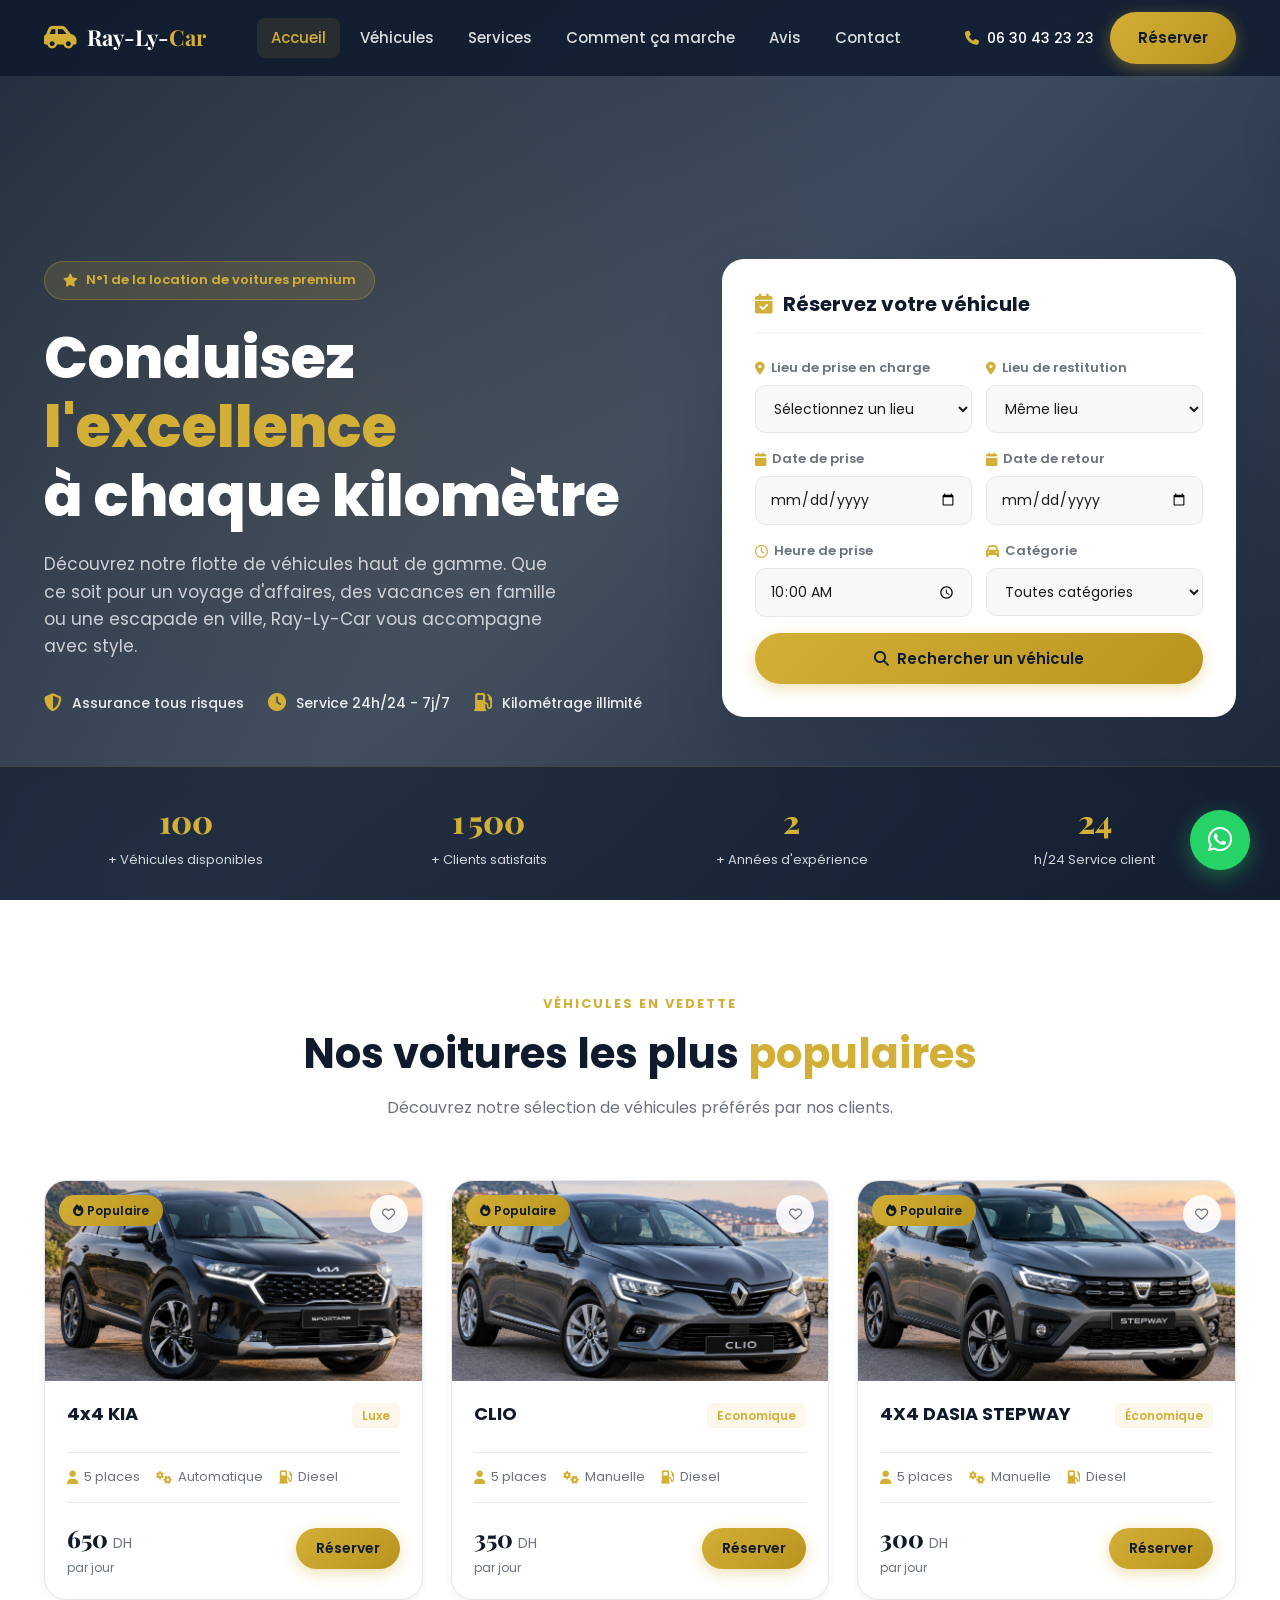
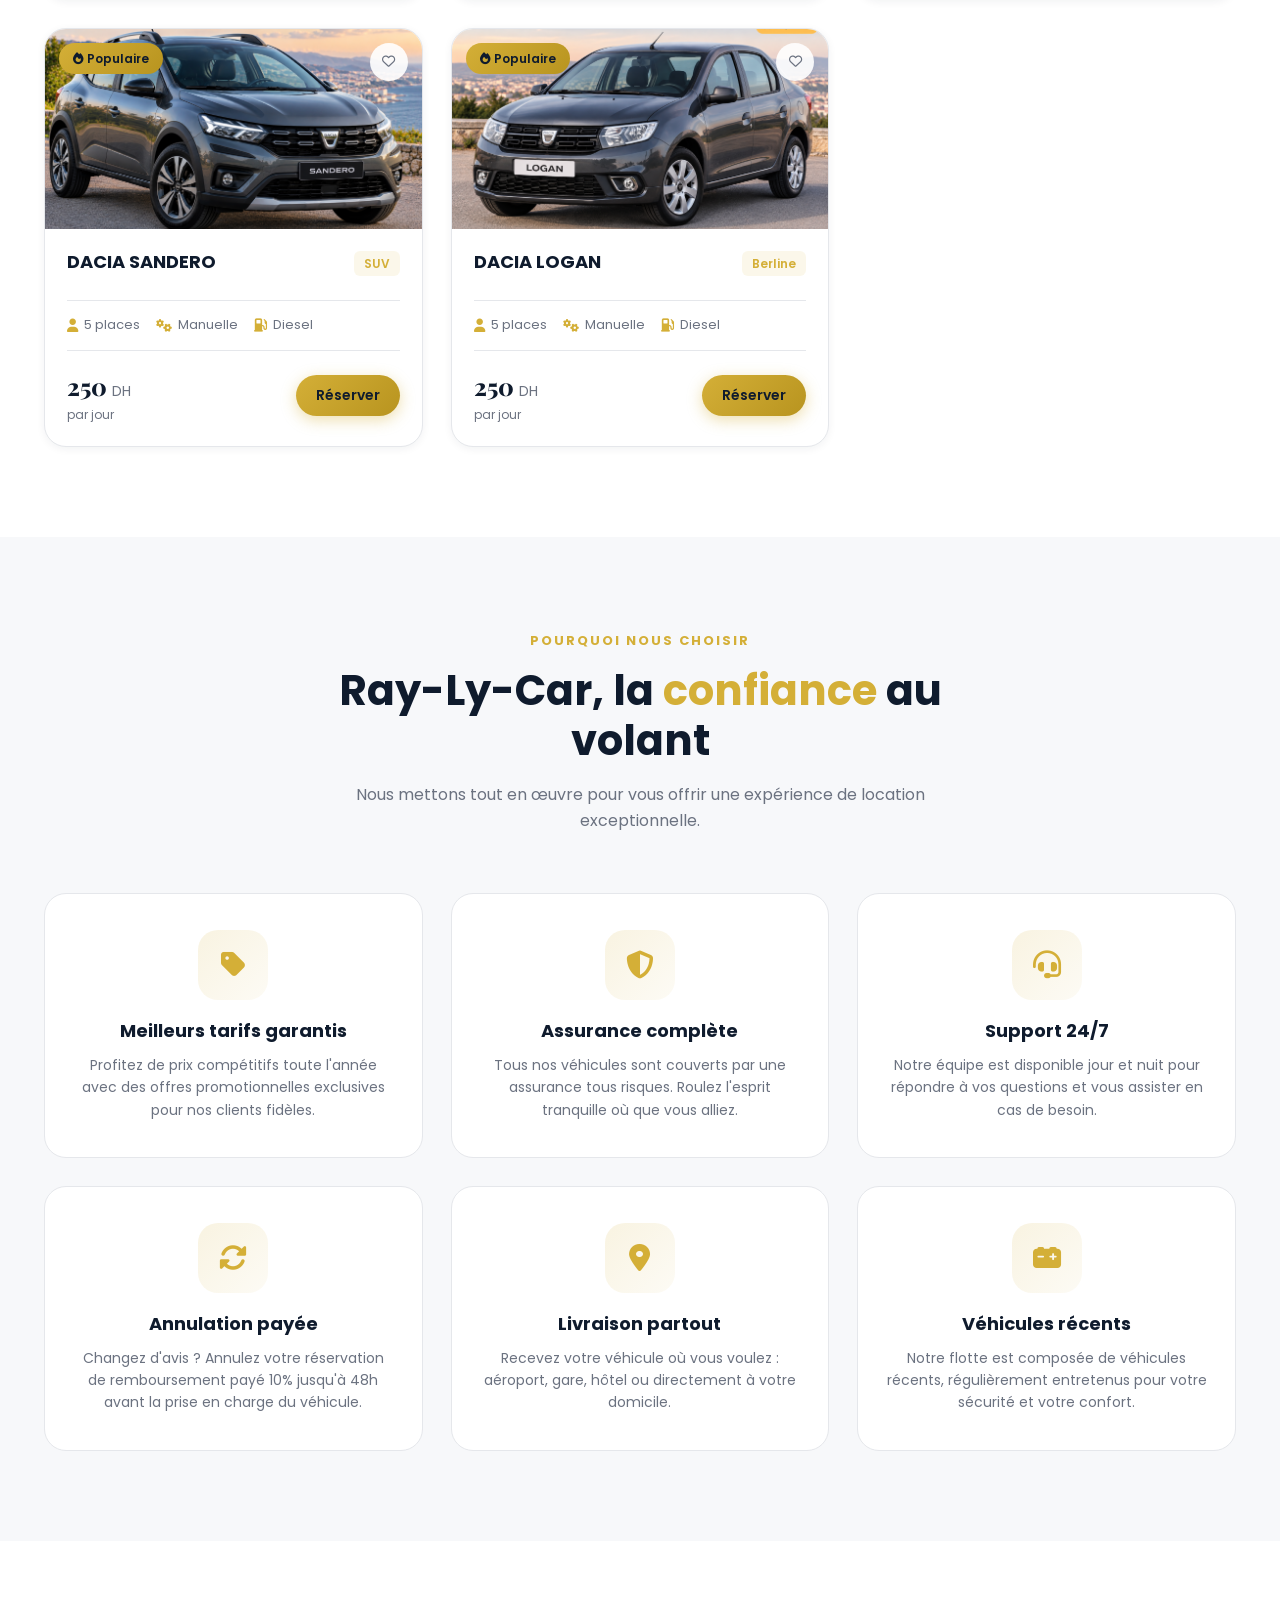
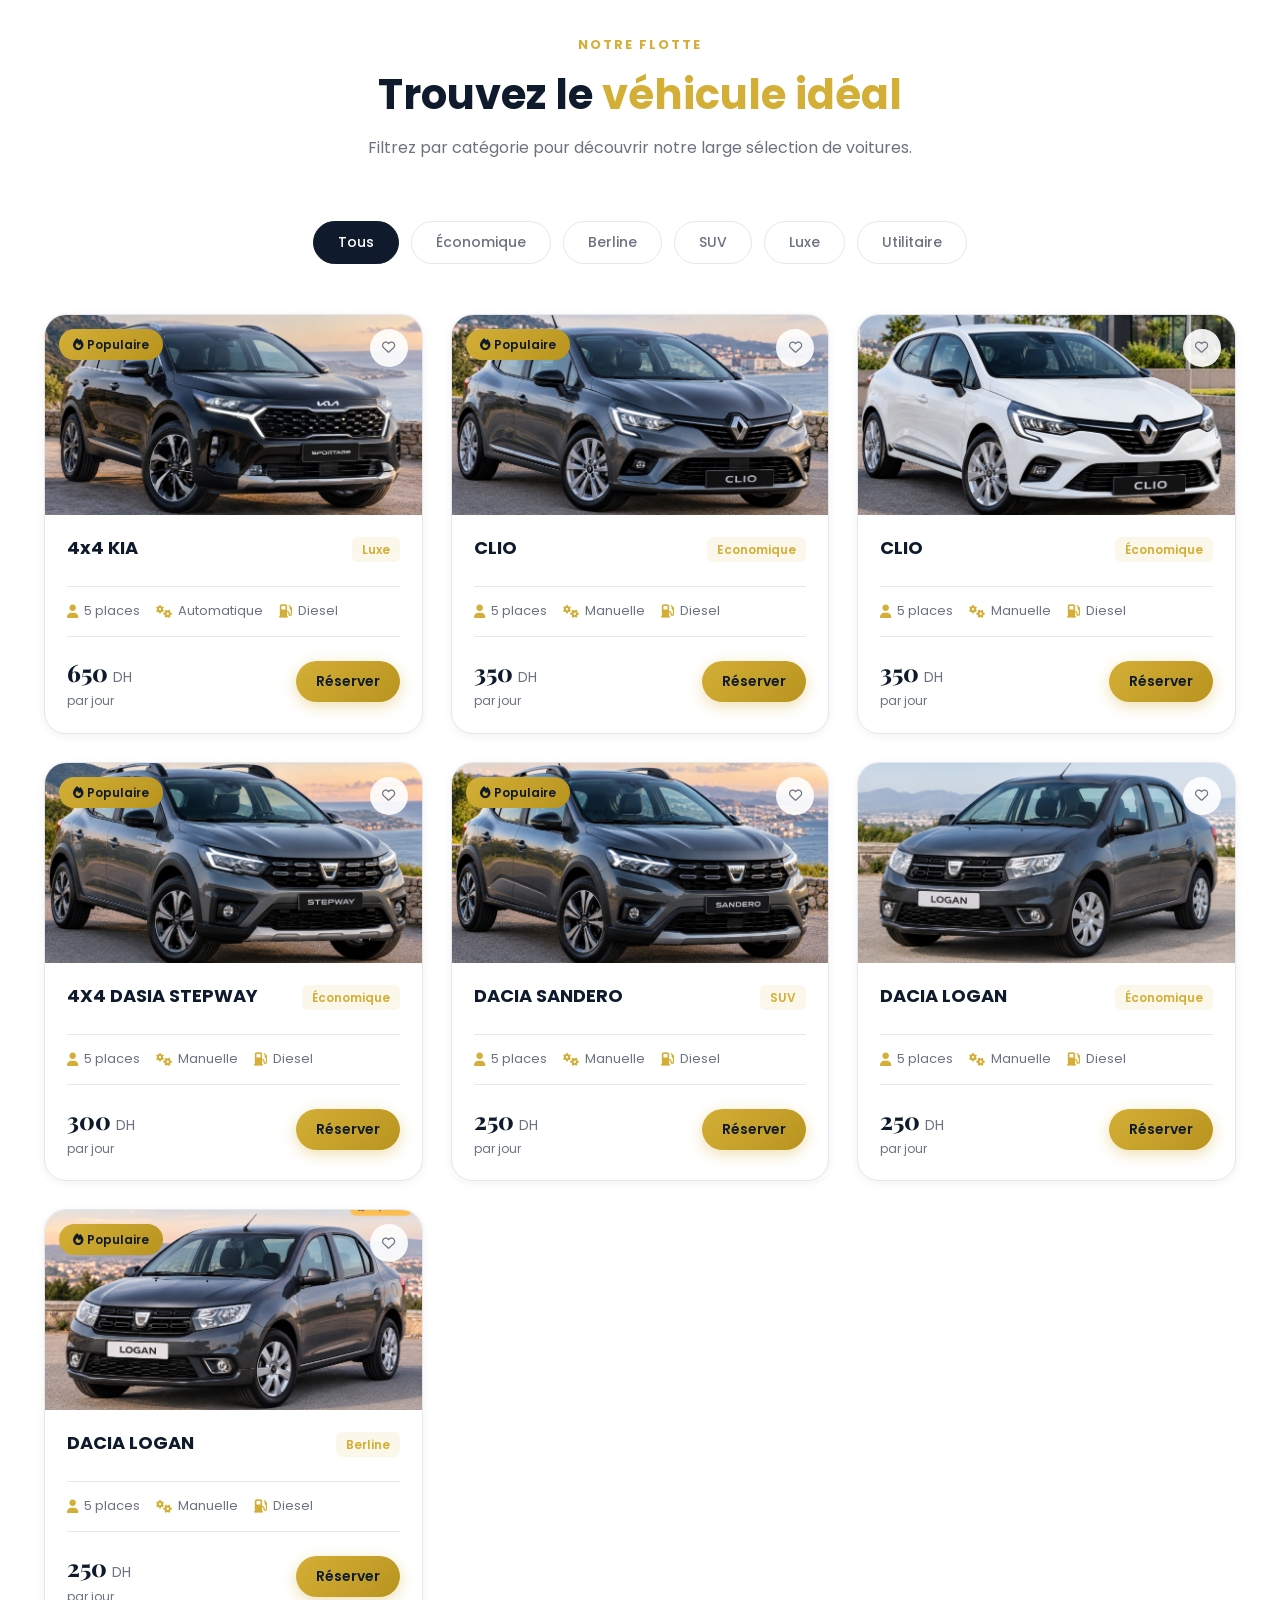
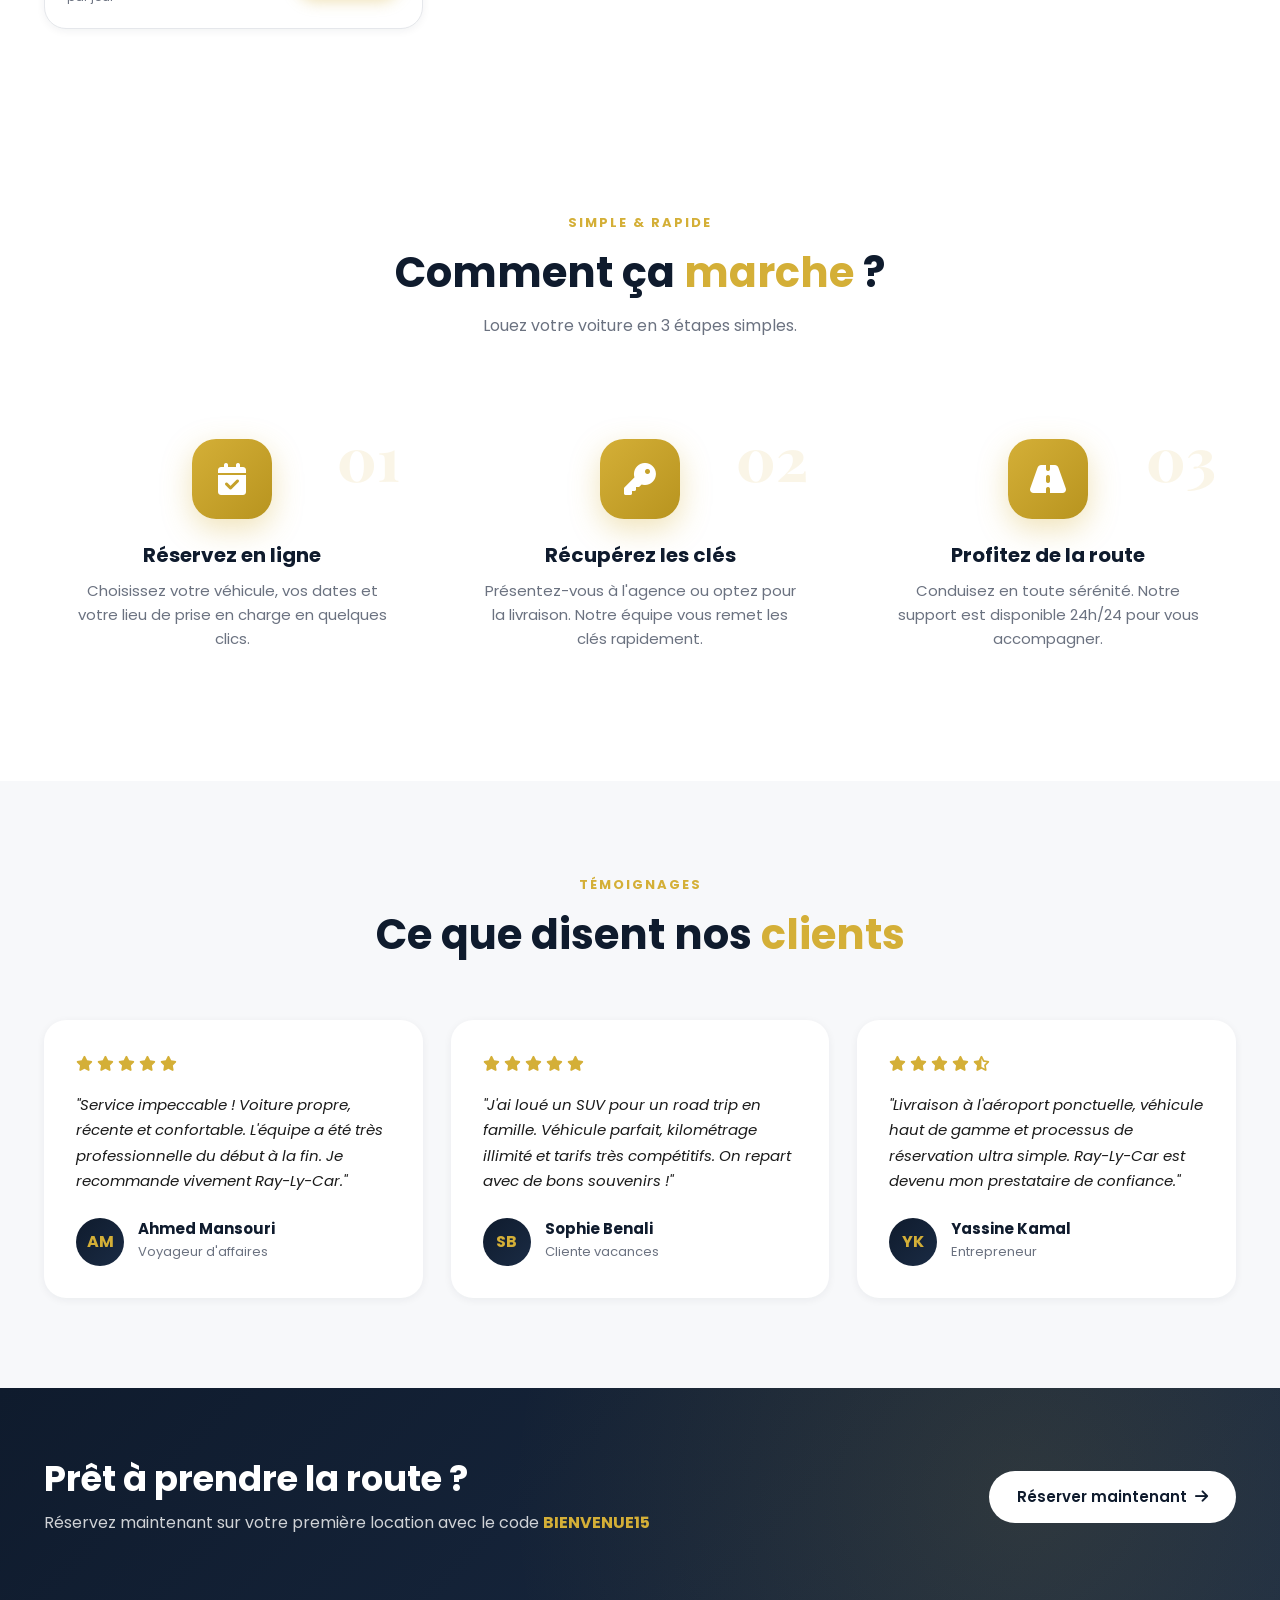
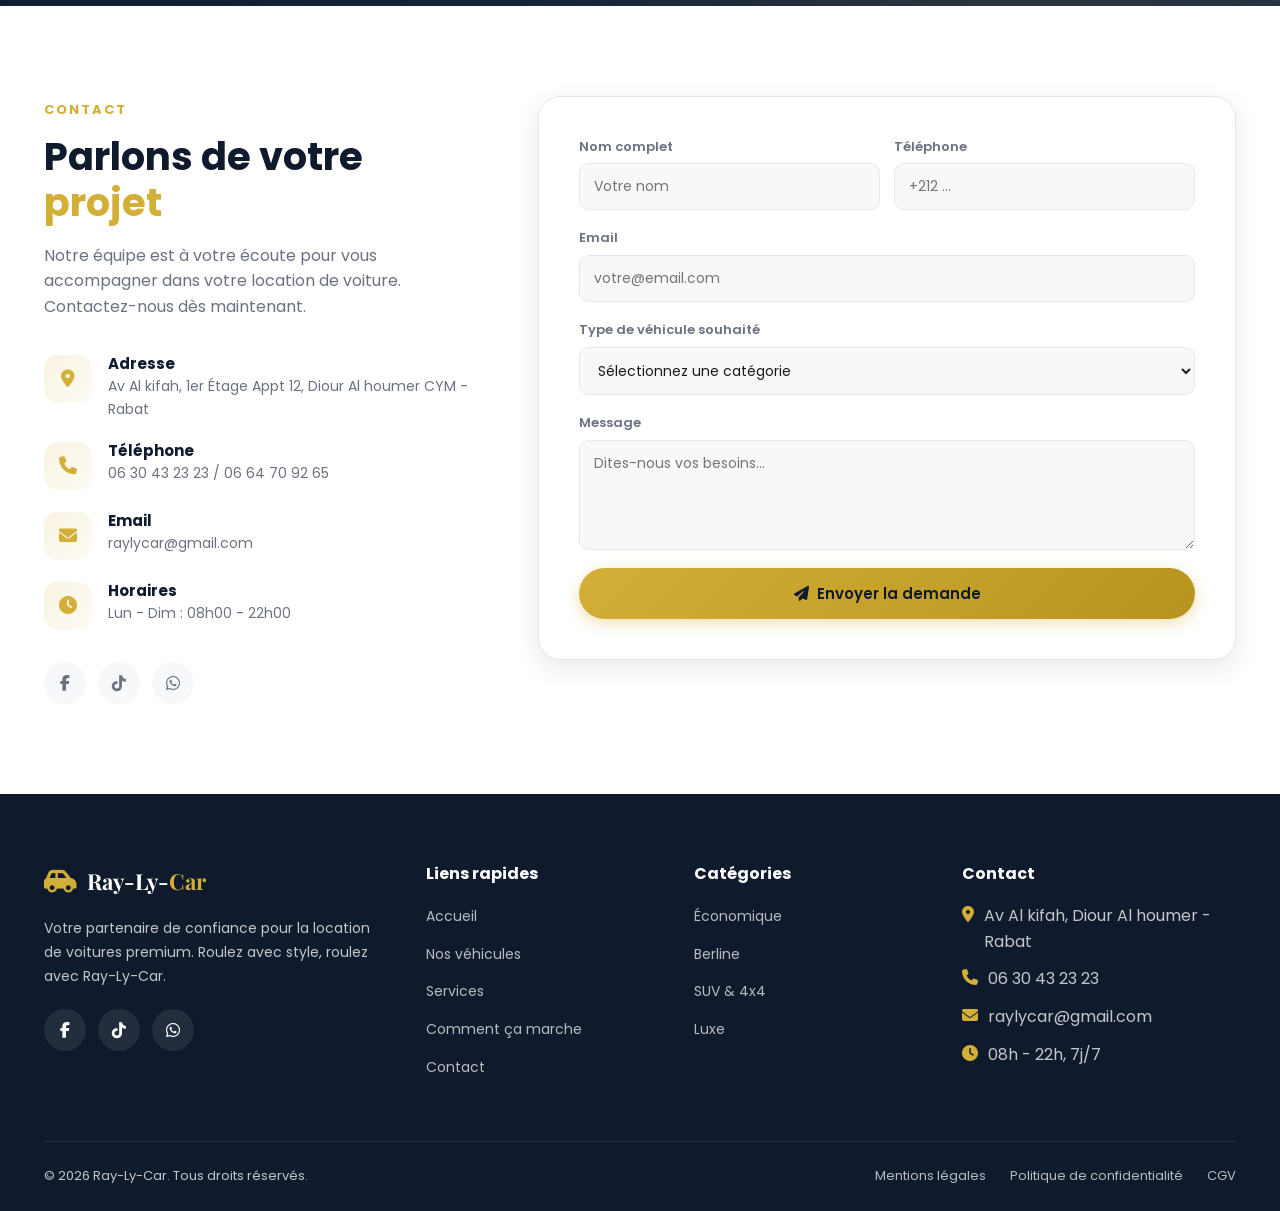
==== index.html @ d8b9ea16 "Site de location de voitures Ray-Ly-Car" ====
<!DOCTYPE html>
<html lang="fr">
<head>
    <meta charset="UTF-8">
    <meta name="viewport" content="width=device-width, initial-scale=1.0">
    <title>Ray-Ly-Car | Location de Voitures Premium</title>
    <meta name="description" content="Ray-Ly-Car - Louez la voiture de vos rêves. Flotte premium, tarifs compétitifs, service 24/7. Réservez en ligne dès maintenant.">
    <link rel="preconnect" href="https://fonts.googleapis.com">
    <link rel="preconnect" href="https://fonts.gstatic.com" crossorigin>
    <link href="https://fonts.googleapis.com/css2?family=Poppins:wght@300;400;500;600;700;800&family=Playfair+Display:wght@600;700;800&display=swap" rel="stylesheet">
    <link rel="stylesheet" href="https://cdnjs.cloudflare.com/ajax/libs/font-awesome/6.5.1/css/all.min.css">
    <link rel="stylesheet" href="css/style.css">
</head>
<body>

    <!-- ============ NAVIGATION ============ -->
    <header class="navbar" id="navbar">
        <div class="container nav-container">
            <a href="#home" class="logo">
                <i class="fa-solid fa-car-side"></i>
                <span>Ray-Ly-<strong>Car</strong></span>
            </a>
            <nav class="nav-menu" id="navMenu">
                <a href="#home" class="nav-link active">Accueil</a>
                <a href="#fleet" class="nav-link">Véhicules</a>
                <a href="#services" class="nav-link">Services</a>
                <a href="#process" class="nav-link">Comment ça marche</a>
                <a href="#testimonials" class="nav-link">Avis</a>
                <a href="#contact" class="nav-link">Contact</a>
            </nav>
            <div class="nav-actions">
                <a href="tel:+212630432323" class="nav-phone">
                    <i class="fa-solid fa-phone"></i>
                    <span>06 30 43 23 23</span>
                </a>
                <a href="#booking" class="btn btn-primary">Réserver</a>
                <button class="menu-toggle" id="menuToggle" aria-label="Menu">
                    <i class="fa-solid fa-bars"></i>
                </button>
            </div>
        </div>
    </header>

    <!-- ============ HERO ============ -->
    <section class="hero" id="home">
        <div class="hero-overlay"></div>
        <div class="hero-bg"></div>
        <div class="container hero-content">
            <div class="hero-text">
                <span class="hero-badge">
                    <i class="fa-solid fa-star"></i> N°1 de la location de voitures premium
                </span>
                <h1>Conduisez <span class="highlight">l'excellence</span><br>à chaque kilomètre</h1>
                <p class="hero-subtitle">
                    Découvrez notre flotte de véhicules haut de gamme. Que ce soit pour un voyage d'affaires, 
                    des vacances en famille ou une escapade en ville, Ray-Ly-Car vous accompagne avec style.
                </p>
                <div class="hero-features">
                    <div class="hero-feature">
                        <i class="fa-solid fa-shield-halved"></i>
                        <span>Assurance tous risques</span>
                    </div>
                    <div class="hero-feature">
                        <i class="fa-solid fa-clock"></i>
                        <span>Service 24h/24 - 7j/7</span>
                    </div>
                    <div class="hero-feature">
                        <i class="fa-solid fa-gas-pump"></i>
                        <span>Kilométrage illimité</span>
                    </div>
                </div>
            </div>

            <!-- Booking Widget -->
            <div class="booking-widget" id="booking">
                <h3><i class="fa-solid fa-calendar-check"></i> Réservez votre véhicule</h3>
                <form class="booking-form" id="bookingForm">
                    <div class="form-row">
                        <div class="form-group">
                            <label><i class="fa-solid fa-location-dot"></i> Lieu de prise en charge</label>
                            <select required>
                                <option value="">Sélectionnez un lieu</option>
                                <option>Agence Centre-ville</option>
                                <option>Aéroport International</option>
                                <option>Gare Centrale</option>
                                <option>Livraison à domicile</option>
                            </select>
                        </div>
                        <div class="form-group">
                            <label><i class="fa-solid fa-location-dot"></i> Lieu de restitution</label>
                            <select required>
                                <option value="">Même lieu</option>
                                <option>Agence Centre-ville</option>
                                <option>Aéroport International</option>
                                <option>Gare Centrale</option>
                            </select>
                        </div>
                    </div>
                    <div class="form-row">
                        <div class="form-group">
                            <label><i class="fa-solid fa-calendar"></i> Date de prise</label>
                            <input type="date" required id="pickupDate">
                        </div>
                        <div class="form-group">
                            <label><i class="fa-solid fa-calendar"></i> Date de retour</label>
                            <input type="date" required id="returnDate">
                        </div>
                    </div>
                    <div class="form-row">
                        <div class="form-group">
                            <label><i class="fa-regular fa-clock"></i> Heure de prise</label>
                            <input type="time" required value="10:00">
                        </div>
                        <div class="form-group">
                            <label><i class="fa-solid fa-car"></i> Catégorie</label>
                            <select>
                                <option value="">Toutes catégories</option>
                                <option>Économique</option>
                                <option>Berline</option>
                                <option>SUV</option>
                                <option>Luxe</option>
                                <option>Utilitaire</option>
                            </select>
                        </div>
                    </div>
                    <button type="submit" class="btn btn-primary btn-full">
                        <i class="fa-solid fa-magnifying-glass"></i> Rechercher un véhicule
                    </button>
                </form>
            </div>
        </div>

        <!-- Stats Bar -->
        <div class="hero-stats">
            <div class="container stats-grid">
                <div class="stat">
                    <span class="stat-number" data-target="100">0</span>
                    <span class="stat-label">+ Véhicules disponibles</span>
                </div>
                <div class="stat">
                    <span class="stat-number" data-target="1500">0</span>
                    <span class="stat-label">+ Clients satisfaits</span>
                </div>
                <div class="stat">
                    <span class="stat-number" data-target="2">0</span>
                    <span class="stat-label">+ Années d'expérience</span>
                </div>
                <div class="stat">
                    <span class="stat-number" data-target="24">0</span>
                    <span class="stat-label">h/24 Service client</span>
                </div>
            </div>
        </div>
    </section>

    <!-- ============ POPULAR CARS ============ -->
    <section class="section popular-cars" id="popular">
        <div class="container">
            <div class="section-header">
                <span class="section-tag">Véhicules en vedette</span>
                <h2>Nos voitures les plus <span class="highlight">populaires</span></h2>
                <p class="section-desc">Découvrez notre sélection de véhicules préférés par nos clients.</p>
            </div>

            <div class="cars-grid" id="popularGrid">
                <!-- Cards injected by JS -->
            </div>
        </div>
    </section>

    <!-- ============ SERVICES / WHY CHOOSE US ============ -->
    <section class="section services" id="services">
        <div class="container">
            <div class="section-header">
                <span class="section-tag">Pourquoi nous choisir</span>
                <h2>Ray-Ly-Car, la <span class="highlight">confiance</span> au volant</h2>
                <p class="section-desc">Nous mettons tout en œuvre pour vous offrir une expérience de location exceptionnelle.</p>
            </div>

            <div class="services-grid">
                <div class="service-card">
                    <div class="service-icon"><i class="fa-solid fa-tag"></i></div>
                    <h3>Meilleurs tarifs garantis</h3>
                    <p>Profitez de prix compétitifs toute l'année avec des offres promotionnelles exclusives pour nos clients fidèles.</p>
                </div>
                <div class="service-card">
                    <div class="service-icon"><i class="fa-solid fa-shield-halved"></i></div>
                    <h3>Assurance complète</h3>
                    <p>Tous nos véhicules sont couverts par une assurance tous risques. Roulez l'esprit tranquille où que vous alliez.</p>
                </div>
                <div class="service-card">
                    <div class="service-icon"><i class="fa-solid fa-headset"></i></div>
                    <h3>Support 24/7</h3>
                    <p>Notre équipe est disponible jour et nuit pour répondre à vos questions et vous assister en cas de besoin.</p>
                </div>
                <div class="service-card">
                    <div class="service-icon"><i class="fa-solid fa-rotate"></i></div>
                    <h3>Annulation payée</h3>
                    <p>Changez d'avis ? Annulez votre réservation de remboursement payé   10% jusqu'à 48h avant la prise en charge du véhicule.</p>
                </div>
                <div class="service-card">
                    <div class="service-icon"><i class="fa-solid fa-location-dot"></i></div>
                    <h3>Livraison partout</h3>
                    <p>Recevez votre véhicule où vous voulez : aéroport, gare, hôtel ou directement à votre domicile.</p>
                </div>
                <div class="service-card">
                    <div class="service-icon"><i class="fa-solid fa-car-battery"></i></div>
                    <h3>Véhicules récents</h3>
                    <p>Notre flotte est composée de véhicules récents, régulièrement entretenus pour votre sécurité et votre confort.</p>
                </div>
            </div>
        </div>
    </section>

    <!-- ============ FULL FLEET WITH FILTERS ============ -->
    <section class="section fleet" id="fleet">
        <div class="container">
            <div class="section-header">
                <span class="section-tag">Notre flotte</span>
                <h2>Trouvez le <span class="highlight">véhicule idéal</span></h2>
                <p class="section-desc">Filtrez par catégorie pour découvrir notre large sélection de voitures.</p>
            </div>

            <div class="filter-bar">
                <button class="filter-btn active" data-filter="all">Tous</button>
                <button class="filter-btn" data-filter="economique">Économique</button>
                <button class="filter-btn" data-filter="berline">Berline</button>
                <button class="filter-btn" data-filter="suv">SUV</button>
                <button class="filter-btn" data-filter="luxe">Luxe</button>
                <button class="filter-btn" data-filter="utilitaire">Utilitaire</button>
            </div>

            <div class="cars-grid" id="fleetGrid">
                <!-- Cards injected by JS -->
            </div>
        </div>
    </section>

    <!-- ============ PROCESS ============ -->
    <section class="section process" id="process">
        <div class="container">
            <div class="section-header">
                <span class="section-tag">Simple & rapide</span>
                <h2>Comment ça <span class="highlight">marche</span> ?</h2>
                <p class="section-desc">Louez votre voiture en 3 étapes simples.</p>
            </div>

            <div class="process-grid">
                <div class="process-step">
                    <div class="step-number">01</div>
                    <div class="step-icon"><i class="fa-solid fa-calendar-check"></i></div>
                    <h3>Réservez en ligne</h3>
                    <p>Choisissez votre véhicule, vos dates et votre lieu de prise en charge en quelques clics.</p>
                </div>
                <div class="process-step">
                    <div class="step-number">02</div>
                    <div class="step-icon"><i class="fa-solid fa-key"></i></div>
                    <h3>Récupérez les clés</h3>
                    <p>Présentez-vous à l'agence ou optez pour la livraison. Notre équipe vous remet les clés rapidement.</p>
                </div>
                <div class="process-step">
                    <div class="step-number">03</div>
                    <div class="step-icon"><i class="fa-solid fa-road"></i></div>
                    <h3>Profitez de la route</h3>
                    <p>Conduisez en toute sérénité. Notre support est disponible 24h/24 pour vous accompagner.</p>
                </div>
            </div>
        </div>
    </section>

    <!-- ============ TESTIMONIALS ============ -->
    <section class="section testimonials" id="testimonials">
        <div class="container">
            <div class="section-header">
                <span class="section-tag">Témoignages</span>
                <h2>Ce que disent nos <span class="highlight">clients</span></h2>
            </div>

            <div class="testimonials-grid">
                <div class="testimonial-card">
                    <div class="testimonial-stars">
                        <i class="fa-solid fa-star"></i>
                        <i class="fa-solid fa-star"></i>
                        <i class="fa-solid fa-star"></i>
                        <i class="fa-solid fa-star"></i>
                        <i class="fa-solid fa-star"></i>
                    </div>
                    <p>"Service impeccable ! Voiture propre, récente et confortable. L'équipe a été très professionnelle du début à la fin. Je recommande vivement Ray-Ly-Car."</p>
                    <div class="testimonial-author">
                        <div class="author-avatar">AM</div>
                        <div>
                            <h4>Ahmed Mansouri</h4>
                            <span>Voyageur d'affaires</span>
                        </div>
                    </div>
                </div>
                <div class="testimonial-card">
                    <div class="testimonial-stars">
                        <i class="fa-solid fa-star"></i>
                        <i class="fa-solid fa-star"></i>
                        <i class="fa-solid fa-star"></i>
                        <i class="fa-solid fa-star"></i>
                        <i class="fa-solid fa-star"></i>
                    </div>
                    <p>"J'ai loué un SUV pour un road trip en famille. Véhicule parfait, kilométrage illimité et tarifs très compétitifs. On repart avec de bons souvenirs !"</p>
                    <div class="testimonial-author">
                        <div class="author-avatar">SB</div>
                        <div>
                            <h4>Sophie Benali</h4>
                            <span>Cliente vacances</span>
                        </div>
                    </div>
                </div>
                <div class="testimonial-card">
                    <div class="testimonial-stars">
                        <i class="fa-solid fa-star"></i>
                        <i class="fa-solid fa-star"></i>
                        <i class="fa-solid fa-star"></i>
                        <i class="fa-solid fa-star"></i>
                        <i class="fa-solid fa-star-half-stroke"></i>
                    </div>
                    <p>"Livraison à l'aéroport ponctuelle, véhicule haut de gamme et processus de réservation ultra simple. Ray-Ly-Car est devenu mon prestataire de confiance."</p>
                    <div class="testimonial-author">
                        <div class="author-avatar">YK</div>
                        <div>
                            <h4>Yassine Kamal</h4>
                            <span>Entrepreneur</span>
                        </div>
                    </div>
                </div>
            </div>
        </div>
    </section>

    <!-- ============ CTA SECTION ============ -->
    <section class="cta-section">
        <div class="container cta-content">
            <div>
                <h2>Prêt à prendre la route ?</h2>
                <p>Réservez maintenant sur votre première location avec le code <strong>BIENVENUE15</strong></p>
            </div>
            <a href="#booking" class="btn btn-light">
                Réserver maintenant <i class="fa-solid fa-arrow-right"></i>
            </a>
        </div>
    </section>

    <!-- ============ CONTACT ============ -->
    <section class="section contact" id="contact">
        <div class="container">
            <div class="contact-wrapper">
                <div class="contact-info">
                    <span class="section-tag">Contact</span>
                    <h2>Parlons de votre <span class="highlight">projet</span></h2>
                    <p>Notre équipe est à votre écoute pour vous accompagner dans votre location de voiture. Contactez-nous dès maintenant.</p>

                    <div class="contact-items">
                        <div class="contact-item">
                            <i class="fa-solid fa-location-dot"></i>
                            <div>
                                <h4>Adresse</h4>
                                <p>Av Al kifah, 1er Étage Appt 12, Diour Al houmer CYM - Rabat</p>
                            </div>
                        </div>
                        <div class="contact-item">
                            <i class="fa-solid fa-phone"></i>
                            <div>
                                <h4>Téléphone</h4>
                                <p>06 30 43 23 23 / 06 64 70 92 65</p>
                            </div>
                        </div>
                        <div class="contact-item">
                            <i class="fa-solid fa-envelope"></i>
                            <div>
                                <h4>Email</h4>
                                <p>raylycar@gmail.com</p>
                            </div>
                        </div>
                        <div class="contact-item">
                            <i class="fa-solid fa-clock"></i>
                            <div>
                                <h4>Horaires</h4>
                                <p>Lun - Dim : 08h00 - 22h00</p>
                            </div>
                        </div>
                    </div>

                    <div class="social-links">
                        <a href="#" aria-label="Facebook"><i class="fa-brands fa-facebook-f"></i></a>
                        <a href="#" aria-label="TIKTOK"><i class="fa-brands fa-tiktok"></i></a>
                        <a href="#" aria-label="WhatsApp"><i class="fa-brands fa-whatsapp"></i></a>
                    </div>
                </div>

                <div class="contact-form-wrapper">
                    <form class="contact-form" id="contactForm">
                        <div class="form-row">
                            <div class="form-group">
                                <label>Nom complet</label>
                                <input type="text" required placeholder="Votre nom">
                            </div>
                            <div class="form-group">
                                <label>Téléphone</label>
                                <input type="tel" required placeholder="+212 ...">
                            </div>
                        </div>
                        <div class="form-group">
                            <label>Email</label>
                            <input type="email" required placeholder="votre@email.com">
                        </div>
                        <div class="form-group">
                            <label>Type de véhicule souhaité</label>
                            <select>
                                <option value="">Sélectionnez une catégorie</option>
                                <option>Économique</option>
                                <option>Berline</option>
                                <option>SUV</option>
                                <option>Luxe</option>
                                
                            </select>
                        </div>
                        <div class="form-group">
                            <label>Message</label>
                            <textarea rows="4" placeholder="Dites-nous vos besoins..."></textarea>
                        </div>
                        <button type="submit" class="btn btn-primary btn-full">
                            <i class="fa-solid fa-paper-plane"></i> Envoyer la demande
                        </button>
                    </form>
                </div>
            </div>
        </div>
    </section>

    <!-- ============ FOOTER ============ -->
    <footer class="footer">
        <div class="container">
            <div class="footer-grid">
                <div class="footer-col footer-brand">
                    <a href="#home" class="logo">
                        <i class="fa-solid fa-car-side"></i>
                        <span>Ray-Ly-<strong>Car</strong></span>
                    </a>
                    <p>Votre partenaire de confiance pour la location de voitures premium. Roulez avec style, roulez avec Ray-Ly-Car.</p>
                    <div class="social-links">
                        <a href="#" aria-label="Facebook"><i class="fa-brands fa-facebook-f"></i></a>
                        <a href="#" aria-label="TIKTOK"><i class="fa-brands fa-tiktok"></i></a>    
                        <a href="#" aria-label="WhatsApp"><i class="fa-brands fa-whatsapp"></i></a>
                    </div>
                </div>

                <div class="footer-col">
                    <h4>Liens rapides</h4>
                    <ul>
                        <li><a href="#home">Accueil</a></li>
                        <li><a href="#fleet">Nos véhicules</a></li>
                        <li><a href="#services">Services</a></li>
                        <li><a href="#process">Comment ça marche</a></li>
                        <li><a href="#contact">Contact</a></li>
                    </ul>
                </div>

                <div class="footer-col">
                    <h4>Catégories</h4>
                    <ul>
                        <li><a href="#fleet">Économique</a></li>
                        <li><a href="#fleet">Berline</a></li>
                        <li><a href="#fleet">SUV & 4x4</a></li>
                        <li><a href="#fleet">Luxe</a></li>
                       
                    </ul>
                </div>

                <div class="footer-col">
                    <h4>Contact</h4>
                    <ul class="footer-contact">
                        <li><i class="fa-solid fa-location-dot"></i> Av Al kifah, Diour Al houmer - Rabat</li>
                        <li><i class="fa-solid fa-phone"></i> 06 30 43 23 23</li>
                        <li><i class="fa-solid fa-envelope"></i> raylycar@gmail.com</li>
                        <li><i class="fa-solid fa-clock"></i> 08h - 22h, 7j/7</li>
                    </ul>
                </div>
            </div>

            <div class="footer-bottom">
                <p>&copy; 2026 Ray-Ly-Car. Tous droits réservés.</p>
                <div class="footer-legal">
                    <a href="#">Mentions légales</a>
                    <a href="#">Politique de confidentialité</a>
                    <a href="#">CGV</a>
                </div>
            </div>
        </div>
    </footer>

    <!-- Floating WhatsApp -->
    <a href="https://wa.me/212630432323" class="whatsapp-float" target="_blank" aria-label="WhatsApp">
        <i class="fa-brands fa-whatsapp"></i>
    </a>

    <!-- Toast -->
    <div class="toast" id="toast">
        <i class="fa-solid fa-check-circle"></i>
        <span id="toastMsg">Message envoyé !</span>
    </div>

    <script src="js/main.js"></script>
</body>
</html>
---- css/style.css ----
/* ================================
   RAY-LY-CAR - Style professionnel
   ================================ */

:root {
    --primary: #0f1b2d;
    --primary-light: #1a2b44;
    --accent: #d4af37;
    --accent-light: #f0d27a;
    --accent-dark: #b8941f;
    --text: #1a1a1a;
    --text-light: #6b7280;
    --bg: #ffffff;
    --bg-light: #f7f8fa;
    --border: #e5e7eb;
    --white: #ffffff;
    --success: #10b981;
    --shadow-sm: 0 2px 8px rgba(15, 27, 45, 0.06);
    --shadow-md: 0 8px 24px rgba(15, 27, 45, 0.1);
    --shadow-lg: 0 20px 60px rgba(15, 27, 45, 0.15);
    --radius: 14px;
    --radius-lg: 22px;
    --transition: all 0.3s cubic-bezier(0.4, 0, 0.2, 1);
}

* {
    margin: 0;
    padding: 0;
    box-sizing: border-box;
}

html {
    scroll-behavior: smooth;
}

body {
    font-family: 'Poppins', sans-serif;
    color: var(--text);
    background: var(--bg);
    line-height: 1.6;
    overflow-x: hidden;
}

h1, h2, h3, h4 {
    font-family: 'Poppins', sans-serif;
    font-weight: 700;
    line-height: 1.2;
}

a {
    text-decoration: none;
    color: inherit;
}

img {
    max-width: 100%;
    display: block;
}

.container {
    max-width: 1240px;
    margin: 0 auto;
    padding: 0 24px;
}

.highlight {
    color: var(--accent);
}

/* ================================
   BOUTONS
   ================================ */
.btn {
    display: inline-flex;
    align-items: center;
    justify-content: center;
    gap: 8px;
    padding: 14px 28px;
    font-family: 'Poppins', sans-serif;
    font-size: 15px;
    font-weight: 600;
    border: none;
    border-radius: 50px;
    cursor: pointer;
    transition: var(--transition);
    white-space: nowrap;
}

.btn-primary {
    background: linear-gradient(135deg, var(--accent) 0%, var(--accent-dark) 100%);
    color: var(--primary);
    box-shadow: 0 4px 15px rgba(212, 175, 55, 0.4);
}

.btn-primary:hover {
    transform: translateY(-2px);
    box-shadow: 0 8px 25px rgba(212, 175, 55, 0.5);
}

.btn-light {
    background: var(--white);
    color: var(--primary);
}

.btn-light:hover {
    transform: translateY(-2px);
    box-shadow: var(--shadow-md);
}

.btn-full {
    width: 100%;
}

/* ================================
   NAVIGATION
   ================================ */
.navbar {
    position: fixed;
    top: 0;
    left: 0;
    right: 0;
    z-index: 1000;
    background: rgba(15, 27, 45, 0.85);
    backdrop-filter: blur(12px);
    -webkit-backdrop-filter: blur(12px);
    transition: var(--transition);
}

.navbar.scrolled {
    background: var(--primary);
    box-shadow: var(--shadow-md);
}

.nav-container {
    display: flex;
    align-items: center;
    justify-content: space-between;
    height: 76px;
}

.logo {
    display: flex;
    align-items: center;
    gap: 10px;
    font-size: 22px;
    font-weight: 700;
    color: var(--white);
    font-family: 'Playfair Display', serif;
}

.logo i {
    color: var(--accent);
    font-size: 26px;
}

.logo strong {
    color: var(--accent);
}

.nav-menu {
    display: flex;
    gap: 6px;
    align-items: center;
}

.nav-link {
    color: rgba(255, 255, 255, 0.85);
    font-size: 15px;
    font-weight: 500;
    padding: 8px 14px;
    border-radius: 8px;
    transition: var(--transition);
    position: relative;
}

.nav-link:hover,
.nav-link.active {
    color: var(--accent);
    background: rgba(212, 175, 55, 0.1);
}

.nav-actions {
    display: flex;
    align-items: center;
    gap: 16px;
}

.nav-phone {
    display: flex;
    align-items: center;
    gap: 8px;
    color: var(--white);
    font-size: 14px;
    font-weight: 500;
}

.nav-phone i {
    color: var(--accent);
}

.menu-toggle {
    display: none;
    background: none;
    border: none;
    color: var(--white);
    font-size: 22px;
    cursor: pointer;
}

/* ================================
   HERO
   ================================ */
.hero {
    position: relative;
    min-height: 100vh;
    display: flex;
    align-items: center;
    padding-top: 76px;
    overflow: hidden;
}

.hero-bg {
    position: absolute;
    inset: 0;
    background: linear-gradient(135deg, rgba(15, 27, 45, 0.92) 0%, rgba(26, 43, 68, 0.85) 50%, rgba(15, 27, 45, 0.95) 100%),
                url('https://coresg-normal.trae.ai/api/ide/v1/text_to_image?prompt=luxury%20black%20sedan%20car%20parked%20at%20night%20in%20modern%20city%20street%20cinematic%20lighting%20professional%20photography&image_size=landscape_16_9') center/cover;
    z-index: 0;
}

.hero-overlay {
    position: absolute;
    inset: 0;
    background: radial-gradient(circle at 30% 50%, rgba(212, 175, 55, 0.08) 0%, transparent 60%);
    z-index: 1;
}

.hero-content {
    position: relative;
    z-index: 2;
    display: grid;
    grid-template-columns: 1.1fr 0.9fr;
    gap: 50px;
    align-items: center;
    padding-top: 40px;
    padding-bottom: 40px;
}

.hero-badge {
    display: inline-flex;
    align-items: center;
    gap: 8px;
    background: rgba(212, 175, 55, 0.15);
    color: var(--accent);
    padding: 8px 18px;
    border-radius: 50px;
    font-size: 13px;
    font-weight: 600;
    border: 1px solid rgba(212, 175, 55, 0.3);
    margin-bottom: 24px;
}

.hero-text h1 {
    font-size: clamp(2.2rem, 4.5vw, 3.6rem);
    color: var(--white);
    margin-bottom: 20px;
    font-weight: 800;
}

.hero-subtitle {
    color: rgba(255, 255, 255, 0.75);
    font-size: 17px;
    max-width: 520px;
    margin-bottom: 32px;
}

.hero-features {
    display: flex;
    flex-wrap: wrap;
    gap: 24px;
}

.hero-feature {
    display: flex;
    align-items: center;
    gap: 10px;
    color: rgba(255, 255, 255, 0.9);
    font-size: 14px;
    font-weight: 500;
}

.hero-feature i {
    color: var(--accent);
    font-size: 18px;
}

/* Booking Widget */
.booking-widget {
    background: var(--white);
    border-radius: var(--radius-lg);
    padding: 32px;
    box-shadow: var(--shadow-lg);
    border: 1px solid rgba(255, 255, 255, 0.1);
}

.booking-widget h3 {
    display: flex;
    align-items: center;
    gap: 10px;
    font-size: 20px;
    color: var(--primary);
    margin-bottom: 24px;
    padding-bottom: 16px;
    border-bottom: 2px solid var(--bg-light);
}

.booking-widget h3 i {
    color: var(--accent);
}

.booking-form {
    display: flex;
    flex-direction: column;
    gap: 16px;
}

.form-row {
    display: grid;
    grid-template-columns: 1fr 1fr;
    gap: 14px;
}

.form-group {
    display: flex;
    flex-direction: column;
    gap: 6px;
}

.form-group label {
    font-size: 13px;
    font-weight: 600;
    color: var(--text-light);
    display: flex;
    align-items: center;
    gap: 6px;
}

.form-group label i {
    color: var(--accent);
}

.form-group input,
.form-group select,
.form-group textarea {
    padding: 12px 14px;
    border: 1.5px solid var(--border);
    border-radius: 10px;
    font-family: 'Poppins', sans-serif;
    font-size: 14px;
    transition: var(--transition);
    background: var(--bg-light);
    color: var(--text);
}

.form-group input:focus,
.form-group select:focus,
.form-group textarea:focus {
    outline: none;
    border-color: var(--accent);
    background: var(--white);
    box-shadow: 0 0 0 3px rgba(212, 175, 55, 0.15);
}

/* Hero Stats */
.hero-stats {
    position: absolute;
    bottom: 0;
    left: 0;
    right: 0;
    background: rgba(15, 27, 45, 0.6);
    backdrop-filter: blur(8px);
    border-top: 1px solid rgba(212, 175, 55, 0.2);
    z-index: 2;
}

.stats-grid {
    display: grid;
    grid-template-columns: repeat(4, 1fr);
    gap: 20px;
    padding: 28px 24px;
}

.stat {
    text-align: center;
    color: var(--white);
}

.stat-number {
    display: block;
    font-size: 32px;
    font-weight: 800;
    color: var(--accent);
    font-family: 'Playfair Display', serif;
}

.stat-label {
    font-size: 13px;
    opacity: 0.8;
}

/* ================================
   SECTIONS
   ================================ */
.section {
    padding: 90px 0;
}

.section-header {
    text-align: center;
    max-width: 680px;
    margin: 0 auto 60px;
}

.section-tag {
    display: inline-block;
    color: var(--accent);
    font-size: 13px;
    font-weight: 700;
    text-transform: uppercase;
    letter-spacing: 2px;
    margin-bottom: 14px;
}

.section-header h2 {
    font-size: clamp(1.8rem, 3.5vw, 2.6rem);
    color: var(--primary);
    margin-bottom: 16px;
}

.section-desc {
    color: var(--text-light);
    font-size: 16px;
}

/* ================================
   CARDS (Popular & Fleet)
   ================================ */
.cars-grid {
    display: grid;
    grid-template-columns: repeat(auto-fill, minmax(320px, 1fr));
    gap: 28px;
}

.car-card {
    background: var(--white);
    border-radius: var(--radius-lg);
    overflow: hidden;
    box-shadow: var(--shadow-sm);
    transition: var(--transition);
    border: 1px solid var(--border);
    display: flex;
    flex-direction: column;
}

.car-card:hover {
    transform: translateY(-6px);
    box-shadow: var(--shadow-lg);
    border-color: var(--accent);
}

.car-image {
    position: relative;
    height: 200px;
    overflow: hidden;
    background: var(--bg-light);
}

.car-image img {
    width: 100%;
    height: 100%;
    object-fit: cover;
    transition: transform 0.5s ease;
}

.car-card:hover .car-image img {
    transform: scale(1.08);
}

.car-badge {
    position: absolute;
    top: 14px;
    left: 14px;
    background: var(--primary);
    color: var(--white);
    padding: 6px 14px;
    border-radius: 50px;
    font-size: 12px;
    font-weight: 600;
}

.car-badge.popular {
    background: linear-gradient(135deg, var(--accent), var(--accent-dark));
    color: var(--primary);
}

.car-fav {
    position: absolute;
    top: 14px;
    right: 14px;
    width: 38px;
    height: 38px;
    border-radius: 50%;
    background: rgba(255, 255, 255, 0.9);
    display: flex;
    align-items: center;
    justify-content: center;
    cursor: pointer;
    transition: var(--transition);
    color: var(--text-light);
    border: none;
}

.car-fav:hover,
.car-fav.active {
    color: #ef4444;
    transform: scale(1.1);
}

.car-body {
    padding: 22px;
    flex: 1;
    display: flex;
    flex-direction: column;
}

.car-title {
    display: flex;
    justify-content: space-between;
    align-items: flex-start;
    margin-bottom: 8px;
}

.car-title h3 {
    font-size: 18px;
    color: var(--primary);
}

.car-category {
    font-size: 12px;
    color: var(--accent);
    font-weight: 600;
    background: rgba(212, 175, 55, 0.1);
    padding: 3px 10px;
    border-radius: 6px;
}

.car-specs {
    display: flex;
    gap: 16px;
    margin: 16px 0;
    padding: 14px 0;
    border-top: 1px solid var(--border);
    border-bottom: 1px solid var(--border);
}

.car-spec {
    display: flex;
    align-items: center;
    gap: 6px;
    font-size: 13px;
    color: var(--text-light);
}

.car-spec i {
    color: var(--accent);
}

.car-footer {
    display: flex;
    justify-content: space-between;
    align-items: center;
    margin-top: auto;
}

.car-price {
    display: flex;
    flex-direction: column;
}

.car-price .amount {
    font-size: 24px;
    font-weight: 800;
    color: var(--primary);
    font-family: 'Playfair Display', serif;
}

.car-price .amount span {
    font-size: 14px;
    color: var(--text-light);
    font-weight: 400;
    font-family: 'Poppins', sans-serif;
}

.car-price .period {
    font-size: 12px;
    color: var(--text-light);
}

.car-btn {
    padding: 10px 20px;
    font-size: 14px;
}

/* ================================
   SERVICES
   ================================ */
.services {
    background: var(--bg-light);
}

.services-grid {
    display: grid;
    grid-template-columns: repeat(auto-fit, minmax(280px, 1fr));
    gap: 28px;
}

.service-card {
    background: var(--white);
    padding: 36px 28px;
    border-radius: var(--radius-lg);
    text-align: center;
    transition: var(--transition);
    border: 1px solid var(--border);
}

.service-card:hover {
    transform: translateY(-6px);
    box-shadow: var(--shadow-md);
    border-color: var(--accent);
}

.service-icon {
    width: 70px;
    height: 70px;
    margin: 0 auto 20px;
    background: linear-gradient(135deg, rgba(212, 175, 55, 0.15), rgba(212, 175, 55, 0.05));
    border-radius: 20px;
    display: flex;
    align-items: center;
    justify-content: center;
    font-size: 28px;
    color: var(--accent);
    transition: var(--transition);
}

.service-card:hover .service-icon {
    transform: scale(1.1) rotate(-5deg);
}

.service-card h3 {
    font-size: 18px;
    color: var(--primary);
    margin-bottom: 12px;
}

.service-card p {
    color: var(--text-light);
    font-size: 14px;
}

/* ================================
   FLEET FILTERS
   ================================ */
.filter-bar {
    display: flex;
    flex-wrap: wrap;
    justify-content: center;
    gap: 12px;
    margin-bottom: 50px;
}

.filter-btn {
    padding: 10px 24px;
    background: var(--white);
    border: 1.5px solid var(--border);
    border-radius: 50px;
    font-family: 'Poppins', sans-serif;
    font-size: 14px;
    font-weight: 500;
    color: var(--text-light);
    cursor: pointer;
    transition: var(--transition);
}

.filter-btn:hover {
    border-color: var(--accent);
    color: var(--accent);
}

.filter-btn.active {
    background: var(--primary);
    color: var(--white);
    border-color: var(--primary);
}

.car-card.hide {
    display: none;
}

/* ================================
   PROCESS
   ================================ */
.process-grid {
    display: grid;
    grid-template-columns: repeat(auto-fit, minmax(280px, 1fr));
    gap: 32px;
    position: relative;
}

.process-step {
    text-align: center;
    padding: 40px 30px;
    position: relative;
}

.step-number {
    position: absolute;
    top: 10px;
    right: 20px;
    font-size: 60px;
    font-weight: 800;
    color: rgba(212, 175, 55, 0.12);
    font-family: 'Playfair Display', serif;
}

.step-icon {
    width: 80px;
    height: 80px;
    margin: 0 auto 24px;
    background: linear-gradient(135deg, var(--accent), var(--accent-dark));
    border-radius: 24px;
    display: flex;
    align-items: center;
    justify-content: center;
    font-size: 32px;
    color: var(--white);
    box-shadow: 0 10px 30px rgba(212, 175, 55, 0.35);
}

.process-step h3 {
    font-size: 20px;
    color: var(--primary);
    margin-bottom: 12px;
}

.process-step p {
    color: var(--text-light);
    font-size: 15px;
}

/* ================================
   TESTIMONIALS
   ================================ */
.testimonials {
    background: var(--bg-light);
}

.testimonials-grid {
    display: grid;
    grid-template-columns: repeat(auto-fit, minmax(300px, 1fr));
    gap: 28px;
}

.testimonial-card {
    background: var(--white);
    padding: 32px;
    border-radius: var(--radius-lg);
    box-shadow: var(--shadow-sm);
    transition: var(--transition);
    position: relative;
}

.testimonial-card:hover {
    transform: translateY(-4px);
    box-shadow: var(--shadow-md);
}

.testimonial-stars {
    color: var(--accent);
    margin-bottom: 16px;
    font-size: 15px;
}

.testimonial-card p {
    color: var(--text);
    font-size: 15px;
    margin-bottom: 24px;
    font-style: italic;
    line-height: 1.7;
}

.testimonial-author {
    display: flex;
    align-items: center;
    gap: 14px;
}

.author-avatar {
    width: 48px;
    height: 48px;
    border-radius: 50%;
    background: linear-gradient(135deg, var(--primary), var(--primary-light));
    color: var(--accent);
    display: flex;
    align-items: center;
    justify-content: center;
    font-weight: 700;
    font-size: 16px;
}

.testimonial-author h4 {
    font-size: 15px;
    color: var(--primary);
}

.testimonial-author span {
    font-size: 13px;
    color: var(--text-light);
}

/* ================================
   CTA SECTION
   ================================ */
.cta-section {
    background: linear-gradient(135deg, var(--primary) 0%, var(--primary-light) 100%);
    padding: 70px 0;
    position: relative;
    overflow: hidden;
}

.cta-section::before {
    content: '';
    position: absolute;
    inset: 0;
    background: radial-gradient(circle at 80% 50%, rgba(212, 175, 55, 0.12) 0%, transparent 50%);
}

.cta-content {
    position: relative;
    display: flex;
    align-items: center;
    justify-content: space-between;
    gap: 40px;
    flex-wrap: wrap;
}

.cta-content h2 {
    color: var(--white);
    font-size: clamp(1.6rem, 3vw, 2.2rem);
    margin-bottom: 10px;
}

.cta-content p {
    color: rgba(255, 255, 255, 0.8);
    font-size: 16px;
}

.cta-content p strong {
    color: var(--accent);
}

/* ================================
   CONTACT
   ================================ */
.contact-wrapper {
    display: grid;
    grid-template-columns: 1fr 1fr;
    gap: 60px;
    align-items: start;
}

.contact-info .section-tag {
    margin-bottom: 14px;
}

.contact-info h2 {
    font-size: clamp(1.8rem, 3vw, 2.4rem);
    color: var(--primary);
    margin-bottom: 16px;
}

.contact-info > p {
    color: var(--text-light);
    margin-bottom: 36px;
}

.contact-items {
    display: flex;
    flex-direction: column;
    gap: 22px;
    margin-bottom: 32px;
}

.contact-item {
    display: flex;
    gap: 16px;
    align-items: flex-start;
}

.contact-item i {
    width: 48px;
    height: 48px;
    background: linear-gradient(135deg, rgba(212, 175, 55, 0.15), rgba(212, 175, 55, 0.05));
    color: var(--accent);
    border-radius: 14px;
    display: flex;
    align-items: center;
    justify-content: center;
    font-size: 18px;
    flex-shrink: 0;
}

.contact-item h4 {
    font-size: 15px;
    color: var(--primary);
    margin-bottom: 2px;
}

.contact-item p {
    font-size: 14px;
    color: var(--text-light);
}

.social-links {
    display: flex;
    gap: 12px;
}

.social-links a {
    width: 42px;
    height: 42px;
    border-radius: 50%;
    background: var(--bg-light);
    display: flex;
    align-items: center;
    justify-content: center;
    color: var(--text-light);
    transition: var(--transition);
    font-size: 16px;
}

.social-links a:hover {
    background: var(--accent);
    color: var(--white);
    transform: translateY(-3px);
}

.contact-form-wrapper {
    background: var(--white);
    padding: 40px;
    border-radius: var(--radius-lg);
    box-shadow: var(--shadow-md);
    border: 1px solid var(--border);
}

.contact-form {
    display: flex;
    flex-direction: column;
    gap: 18px;
}

/* ================================
   FOOTER
   ================================ */
.footer {
    background: var(--primary);
    color: rgba(255, 255, 255, 0.75);
    padding: 70px 0 0;
}

.footer-grid {
    display: grid;
    grid-template-columns: 1.5fr 1fr 1fr 1.2fr;
    gap: 40px;
    padding-bottom: 50px;
    border-bottom: 1px solid rgba(255, 255, 255, 0.1);
}

.footer-brand .logo {
    margin-bottom: 18px;
}

.footer-brand p {
    font-size: 14px;
    line-height: 1.7;
    margin-bottom: 20px;
}

.footer-brand .social-links a {
    background: rgba(255, 255, 255, 0.08);
    color: var(--white);
}

.footer-col h4 {
    color: var(--white);
    font-size: 16px;
    margin-bottom: 20px;
}

.footer-col ul {
    list-style: none;
}

.footer-col ul li {
    margin-bottom: 12px;
}

.footer-col ul li a {
    color: rgba(255, 255, 255, 0.7);
    font-size: 14px;
    transition: var(--transition);
}

.footer-col ul li a:hover {
    color: var(--accent);
    padding-left: 5px;
}

.footer-contact li {
    display: flex;
    gap: 10px;
    align-items: flex-start;
}

.footer-contact li i {
    color: var(--accent);
    margin-top: 3px;
    flex-shrink: 0;
}

.footer-bottom {
    display: flex;
    justify-content: space-between;
    align-items: center;
    padding: 24px 0;
    flex-wrap: wrap;
    gap: 16px;
}

.footer-bottom p {
    font-size: 13px;
}

.footer-legal {
    display: flex;
    gap: 24px;
}

.footer-legal a {
    font-size: 13px;
    color: rgba(255, 255, 255, 0.7);
    transition: var(--transition);
}

.footer-legal a:hover {
    color: var(--accent);
}

/* ================================
   FLOATING WHATSAPP & TOAST
   ================================ */
.whatsapp-float {
    position: fixed;
    bottom: 30px;
    right: 30px;
    width: 60px;
    height: 60px;
    background: #25D366;
    color: var(--white);
    border-radius: 50%;
    display: flex;
    align-items: center;
    justify-content: center;
    font-size: 28px;
    box-shadow: 0 6px 20px rgba(37, 211, 102, 0.4);
    z-index: 999;
    transition: var(--transition);
    animation: pulse 2s infinite;
}

.whatsapp-float:hover {
    transform: scale(1.1);
    box-shadow: 0 8px 30px rgba(37, 211, 102, 0.5);
}

@keyframes pulse {
    0%, 100% { box-shadow: 0 6px 20px rgba(37, 211, 102, 0.4); }
    50% { box-shadow: 0 6px 30px rgba(37, 211, 102, 0.7); }
}

.toast {
    position: fixed;
    top: 90px;
    right: 30px;
    background: var(--success);
    color: var(--white);
    padding: 16px 24px;
    border-radius: var(--radius);
    display: flex;
    align-items: center;
    gap: 10px;
    box-shadow: var(--shadow-lg);
    transform: translateX(120%);
    transition: transform 0.4s cubic-bezier(0.4, 0, 0.2, 1);
    z-index: 2000;
    font-weight: 500;
}

.toast.show {
    transform: translateX(0);
}

.toast i {
    font-size: 20px;
}

/* ================================
   ANIMATIONS
   ================================ */
.fade-up {
    opacity: 0;
    transform: translateY(30px);
    transition: opacity 0.7s ease, transform 0.7s ease;
}

.fade-up.visible {
    opacity: 1;
    transform: translateY(0);
}

/* ================================
   RESPONSIVE
   ================================ */
@media (max-width: 1024px) {
    .hero-content {
        grid-template-columns: 1fr;
        gap: 40px;
    }

    .contact-wrapper {
        grid-template-columns: 1fr;
    }

    .footer-grid {
        grid-template-columns: 1fr 1fr;
    }
}

@media (max-width: 768px) {
    .nav-menu {
        position: fixed;
        top: 76px;
        left: 0;
        right: 0;
        background: var(--primary);
        flex-direction: column;
        padding: 20px;
        gap: 4px;
        transform: translateY(-120%);
        transition: var(--transition);
        box-shadow: var(--shadow-md);
    }

    .nav-menu.open {
        transform: translateY(0);
    }

    .nav-link {
        width: 100%;
        padding: 12px 14px;
    }

    .menu-toggle {
        display: block;
    }

    .nav-phone span {
        display: none;
    }

    .nav-actions .btn {
        padding: 10px 18px;
        font-size: 14px;
    }

    .hero {
        min-height: auto;
        padding-top: 100px;
    }

    .stats-grid {
        grid-template-columns: repeat(2, 1fr);
        padding: 20px 16px;
    }

    .stat-number {
        font-size: 26px;
    }

    .section {
        padding: 60px 0;
    }

    .section-header {
        margin-bottom: 40px;
    }

    .booking-widget {
        padding: 24px;
    }

    .form-row {
        grid-template-columns: 1fr;
    }

    .cta-content {
        flex-direction: column;
        text-align: center;
    }

    .footer-grid {
        grid-template-columns: 1fr;
        gap: 32px;
    }

    .footer-bottom {
        flex-direction: column;
        text-align: center;
    }

    .contact-form-wrapper {
        padding: 28px 20px;
    }

    .whatsapp-float {
        width: 54px;
        height: 54px;
        bottom: 20px;
        right: 20px;
        font-size: 24px;
    }
}

@media (max-width: 480px) {
    .container {
        padding: 0 16px;
    }

    .hero-features {
        flex-direction: column;
        gap: 12px;
    }

    .cars-grid {
        grid-template-columns: 1fr;
    }

    .filter-bar {
        gap: 8px;
    }

    .filter-btn {
        padding: 8px 16px;
        font-size: 13px;
    }
}
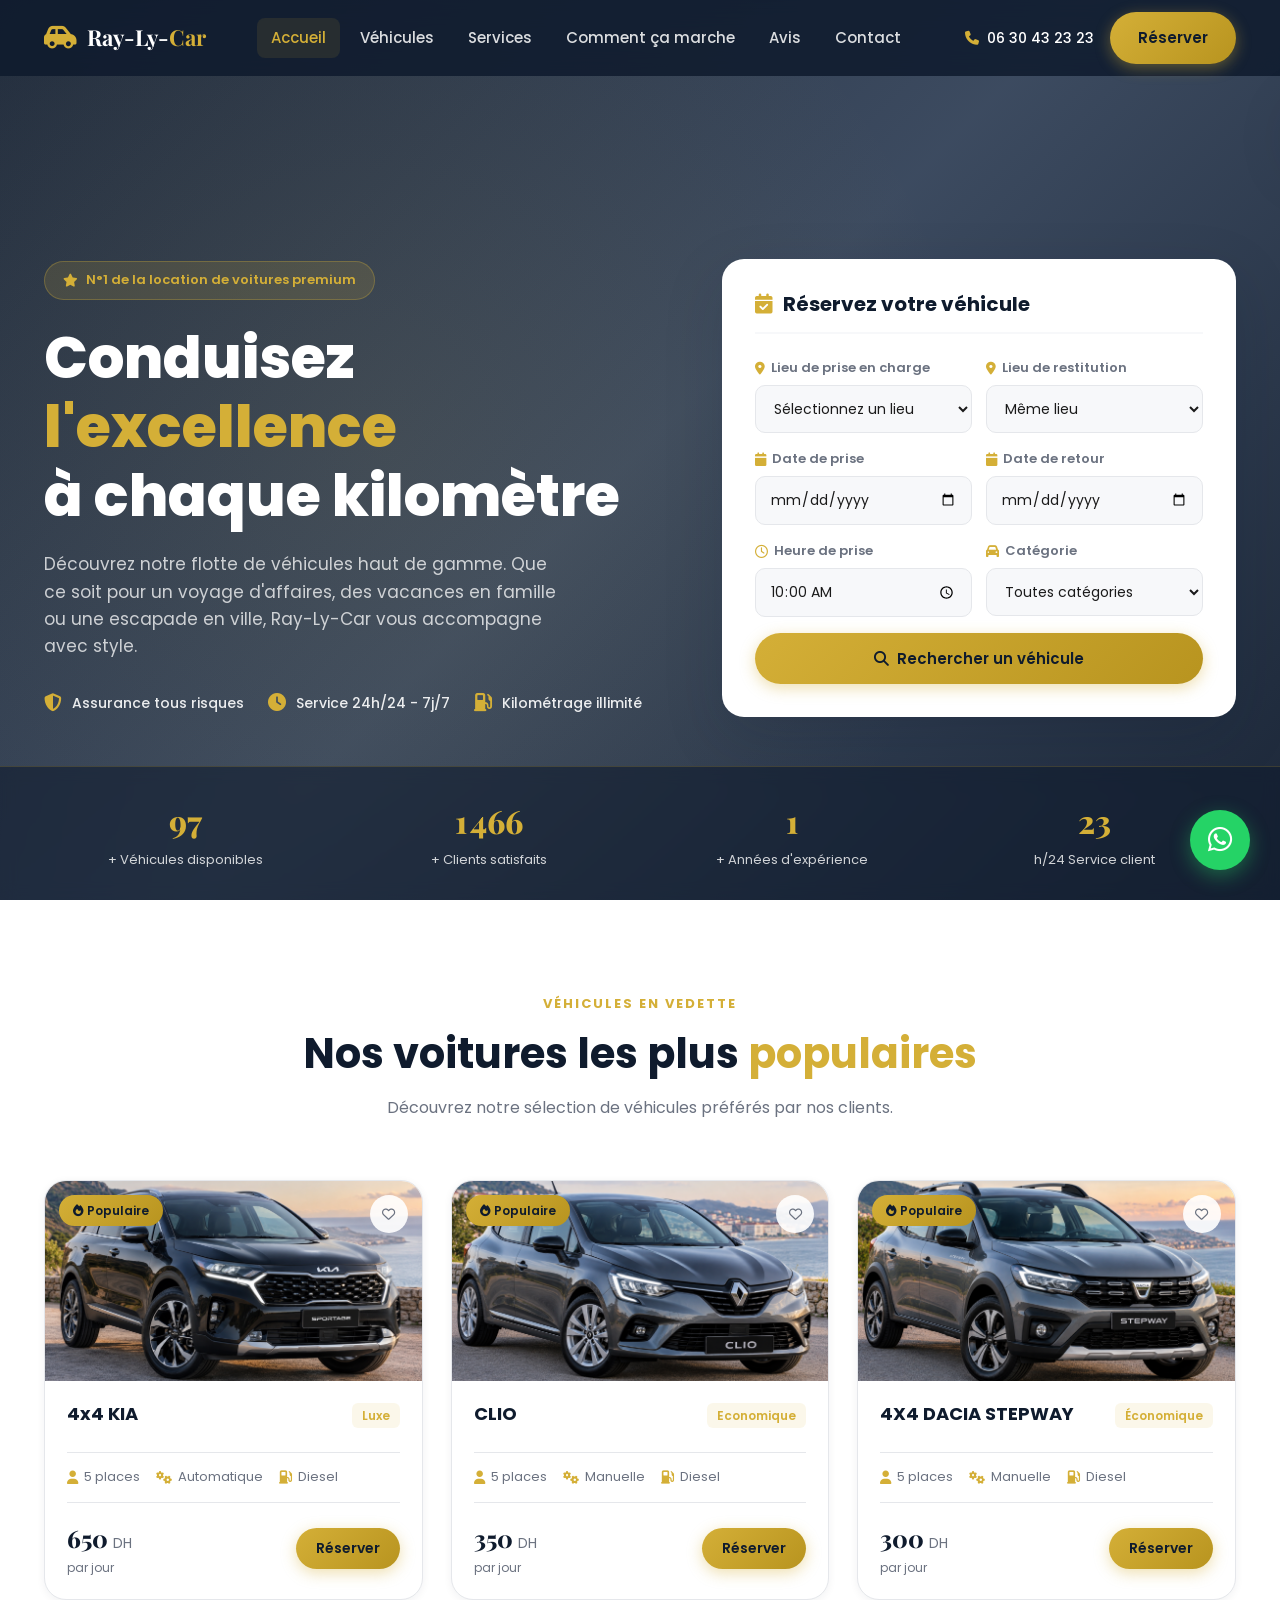
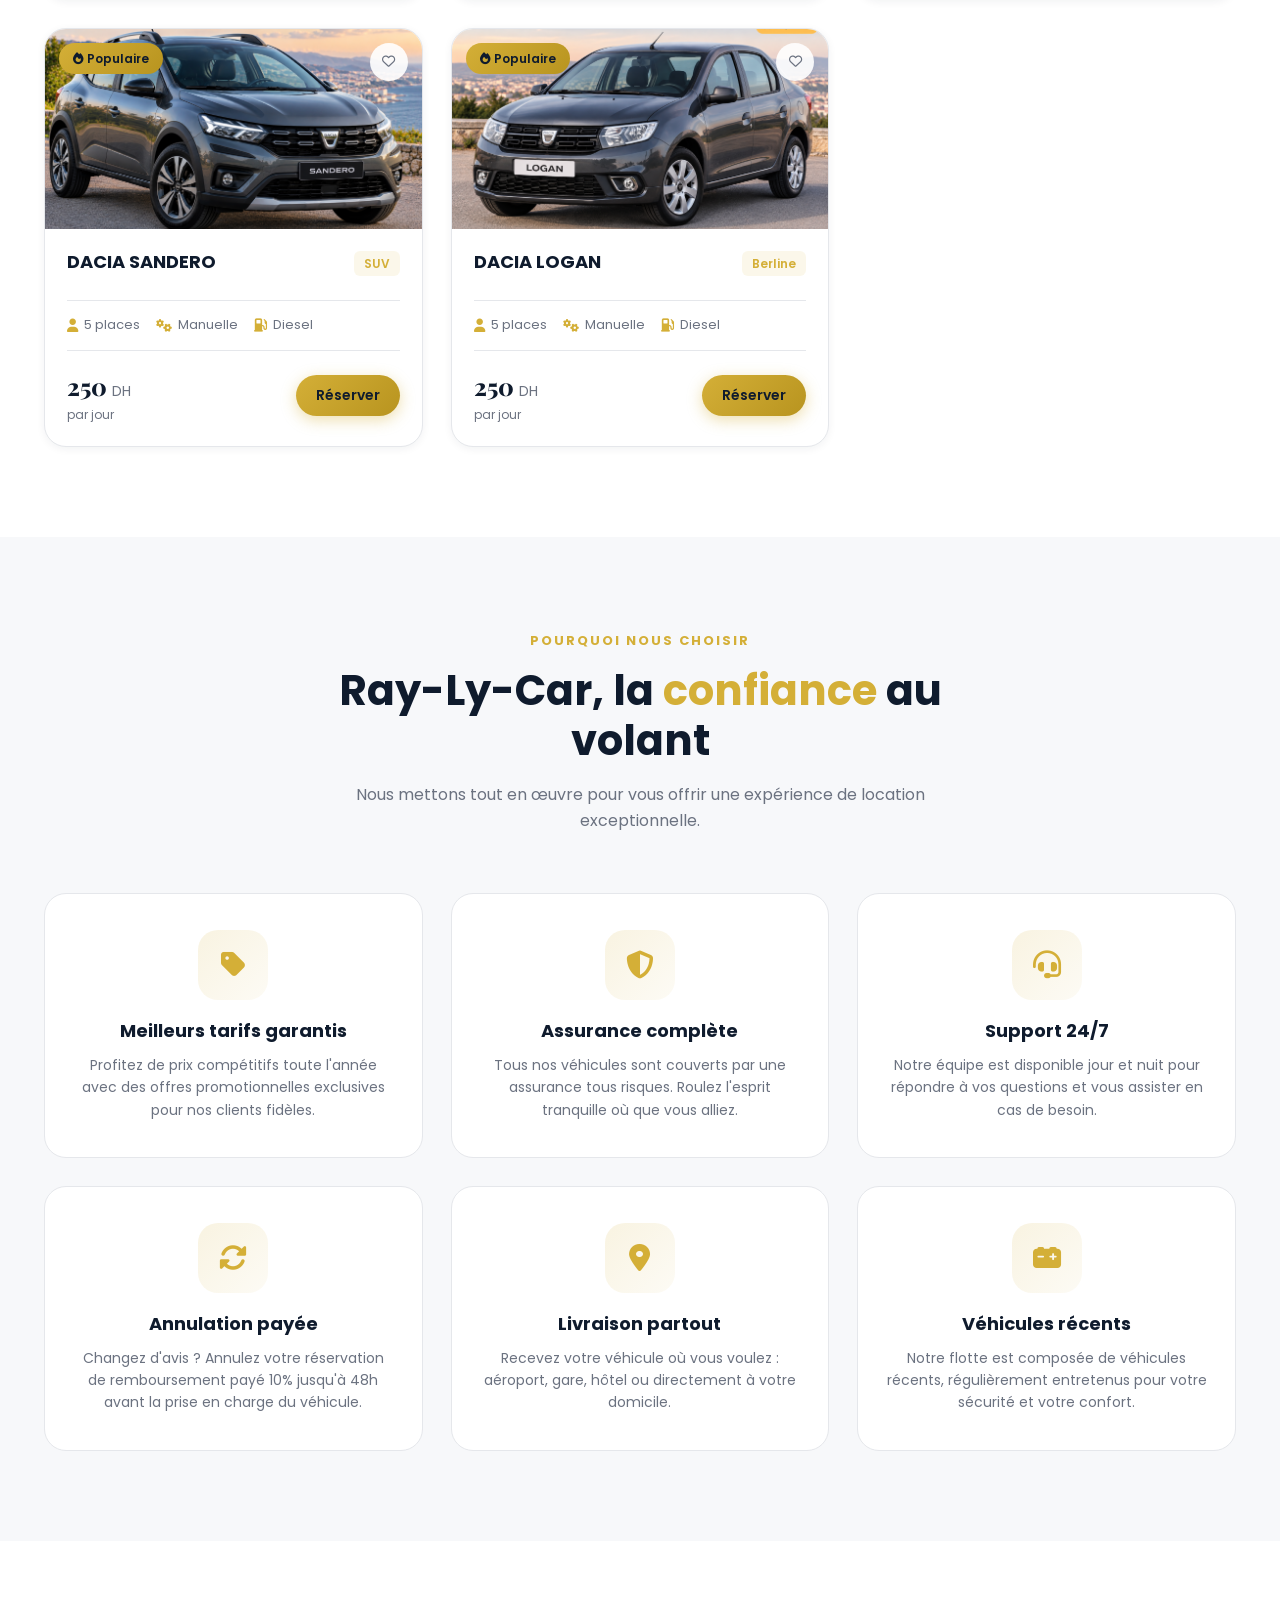
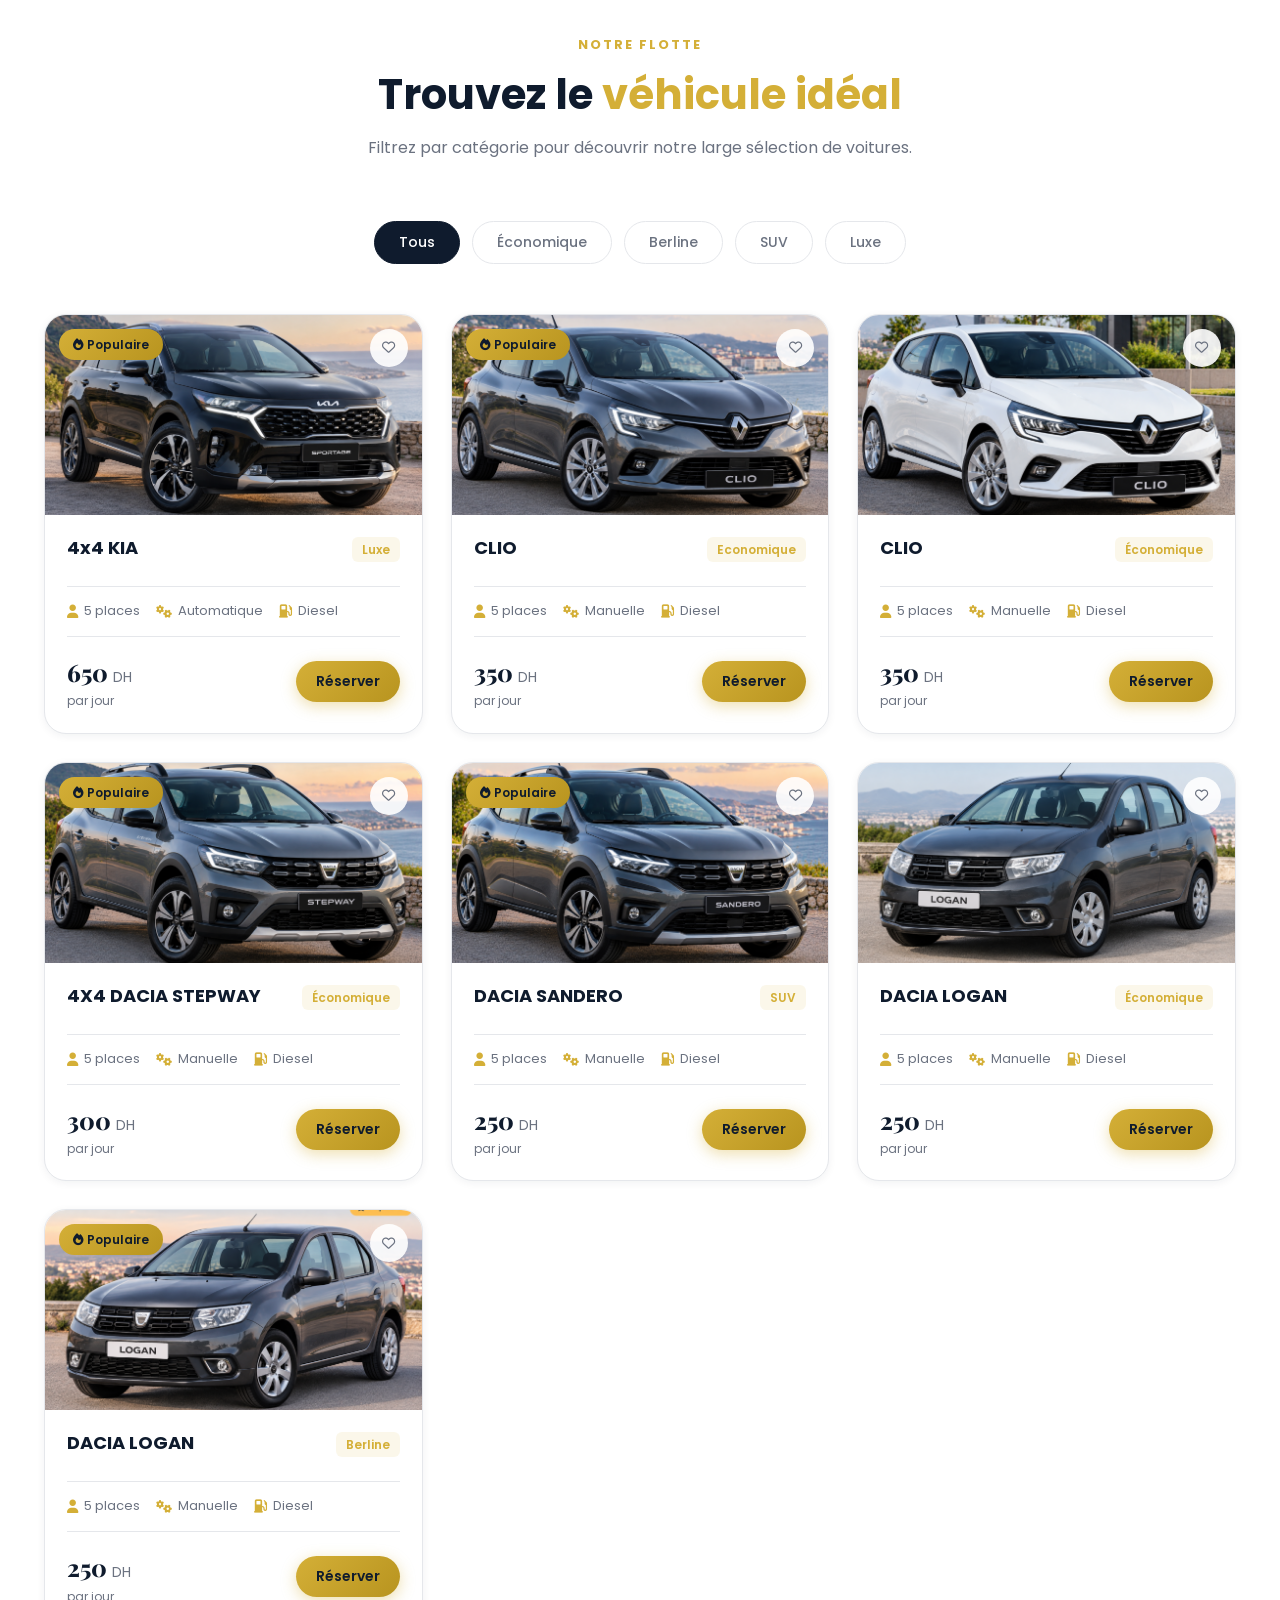
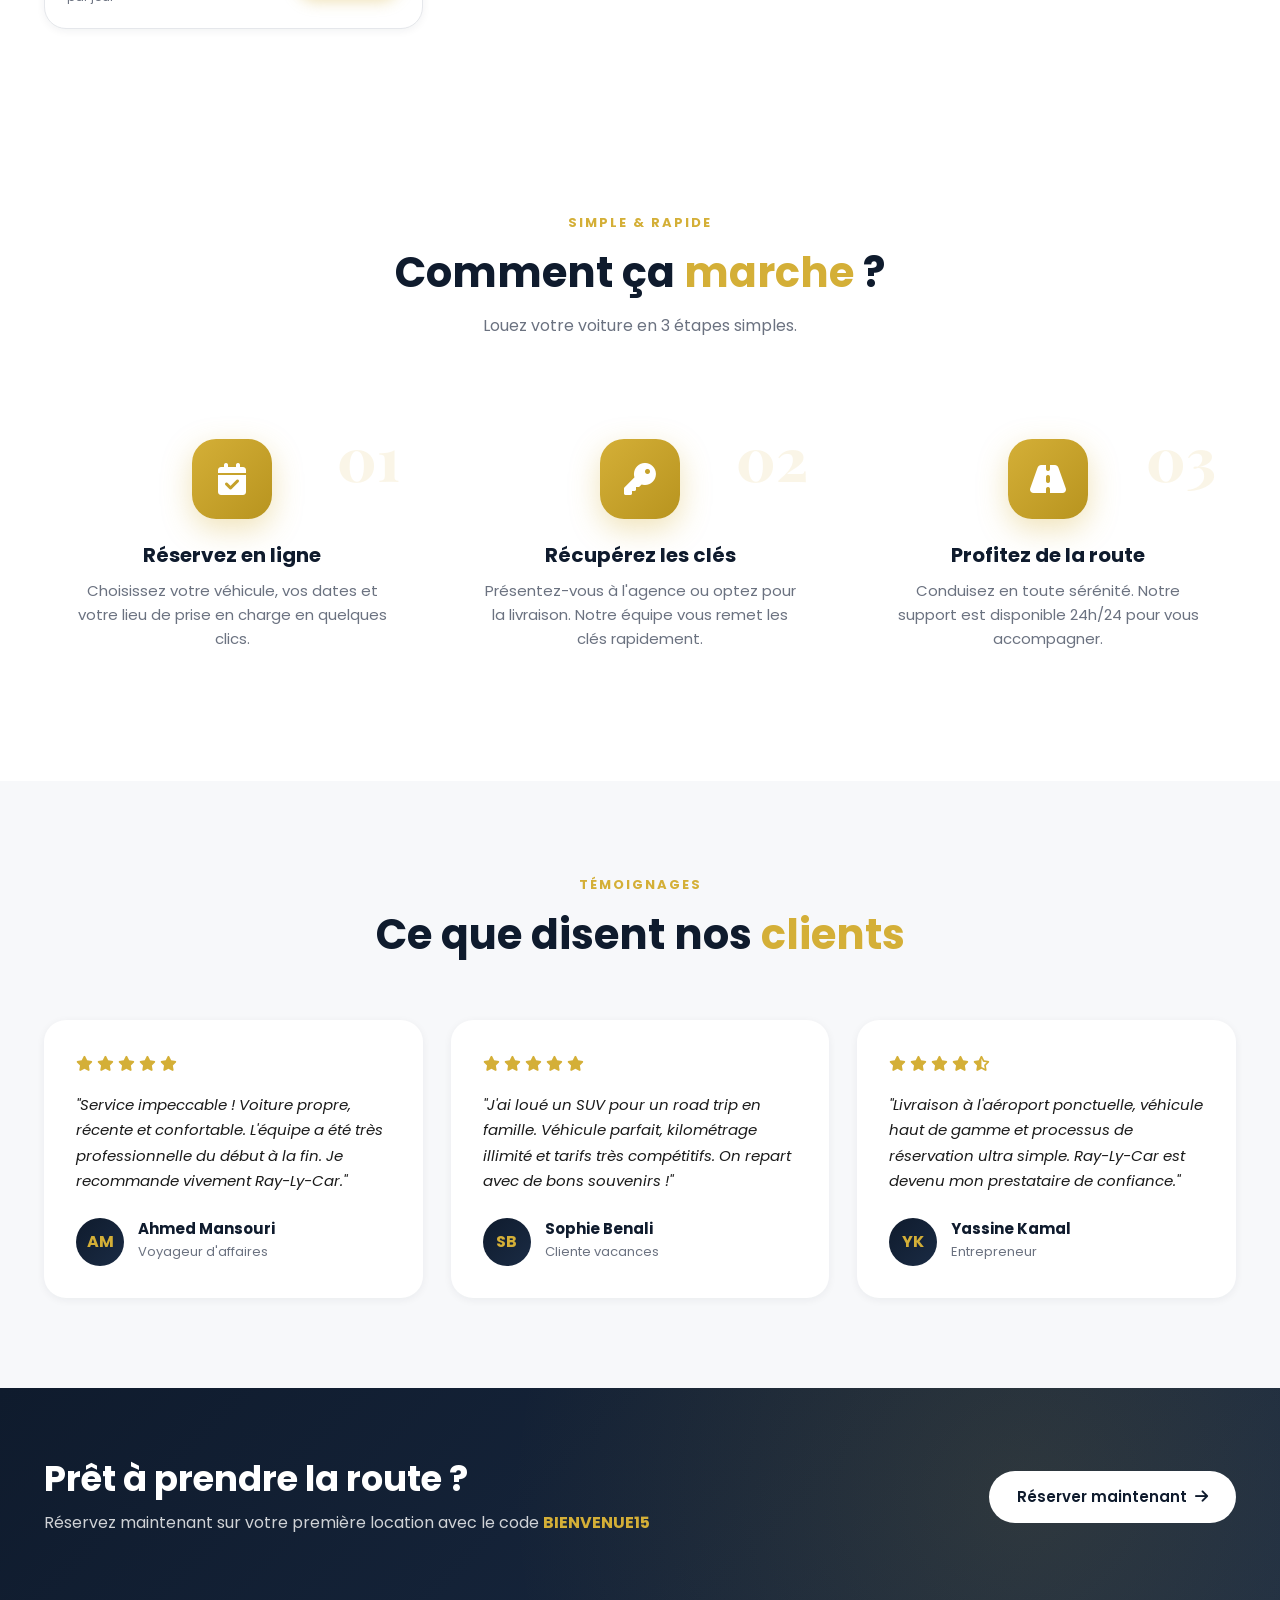
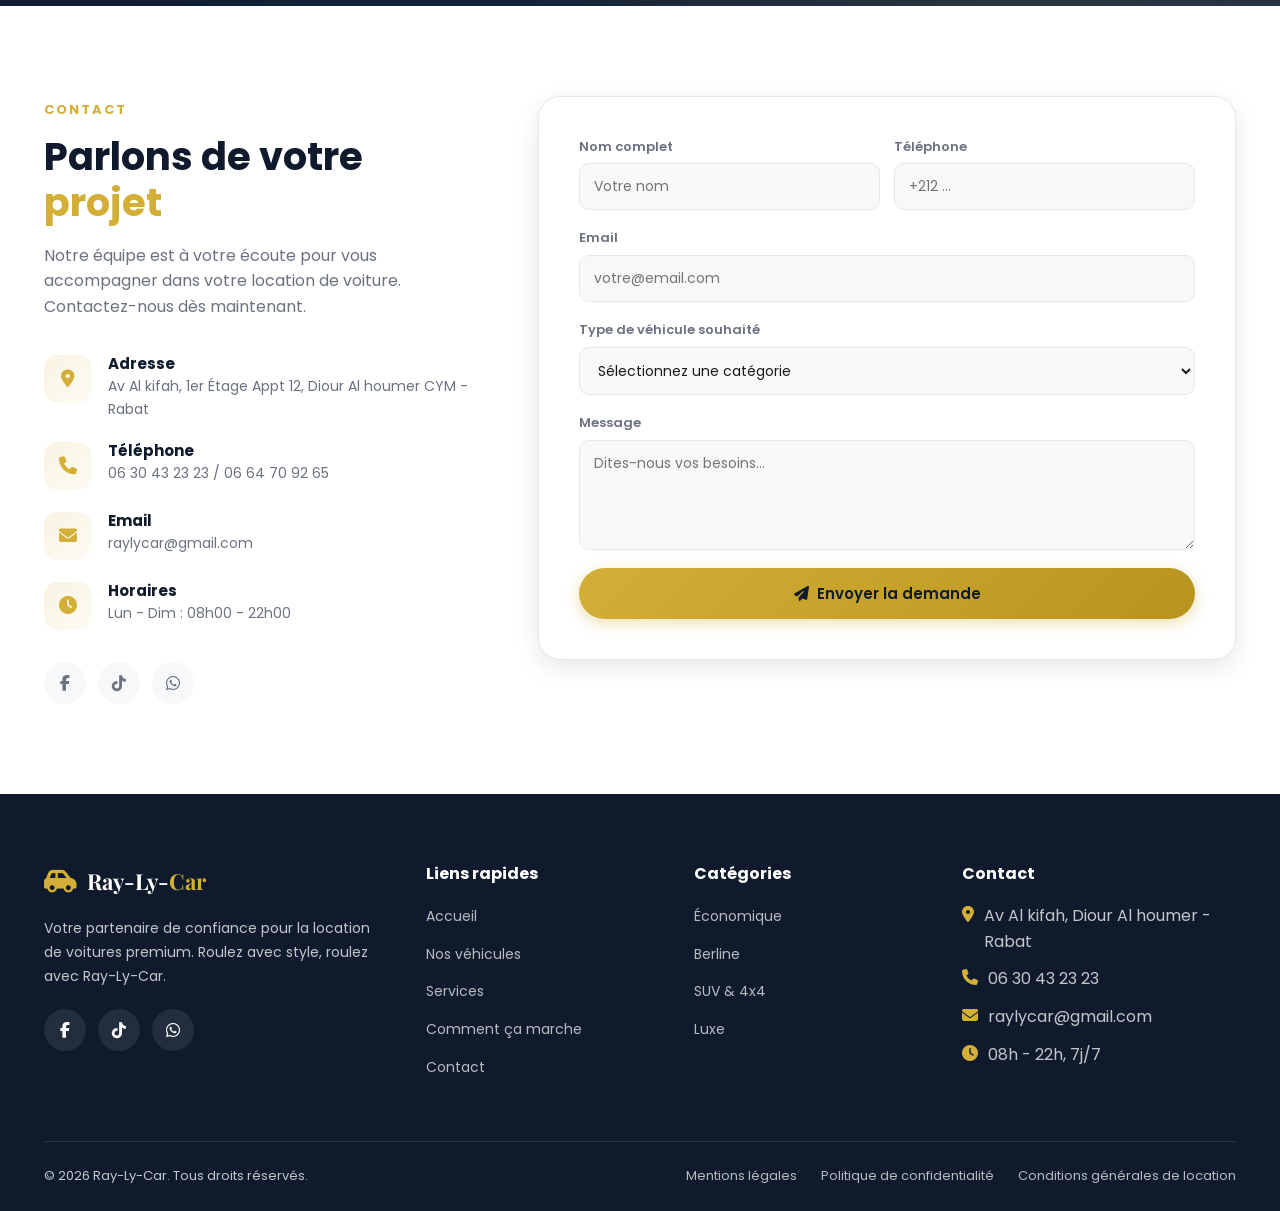
==== commit 21027090: "Remove 'Utilitaire' option and update footer links Removed 'Utilitaire' option from select and filte" ====
--- a/index.html
+++ b/index.html
@@ -74,11 +74,12 @@
             <!-- Booking Widget -->
             <div class="booking-widget" id="booking">
                 <h3><i class="fa-solid fa-calendar-check"></i> Réservez votre véhicule</h3>
-                <form class="booking-form" id="bookingForm">
+                <form class="booking-form" id="bookingForm" action="https://formspree.io/f/xnppqeyn" method="POST">
+                    <input type="hidden" name="_subject" value="Nouvelle demande de réservation - Ray-Ly-Car">
                     <div class="form-row">
                         <div class="form-group">
                             <label><i class="fa-solid fa-location-dot"></i> Lieu de prise en charge</label>
-                            <select required>
+                            <select required name="lieu_prise_en_charge">
                                 <option value="">Sélectionnez un lieu</option>
                                 <option>Agence Centre-ville</option>
                                 <option>Aéroport International</option>
@@ -88,7 +89,7 @@
                         </div>
                         <div class="form-group">
                             <label><i class="fa-solid fa-location-dot"></i> Lieu de restitution</label>
-                            <select required>
+                            <select required name="lieu_restitution">
                                 <option value="">Même lieu</option>
                                 <option>Agence Centre-ville</option>
                                 <option>Aéroport International</option>
@@ -99,27 +100,27 @@
                     <div class="form-row">
                         <div class="form-group">
                             <label><i class="fa-solid fa-calendar"></i> Date de prise</label>
-                            <input type="date" required id="pickupDate">
+                            <input type="date" required id="pickupDate" name="date_prise">
                         </div>
                         <div class="form-group">
                             <label><i class="fa-solid fa-calendar"></i> Date de retour</label>
-                            <input type="date" required id="returnDate">
+                            <input type="date" required id="returnDate" name="date_retour">
                         </div>
                     </div>
                     <div class="form-row">
                         <div class="form-group">
                             <label><i class="fa-regular fa-clock"></i> Heure de prise</label>
-                            <input type="time" required value="10:00">
+                            <input type="time" required value="10:00" name="heure_prise">
                         </div>
                         <div class="form-group">
                             <label><i class="fa-solid fa-car"></i> Catégorie</label>
-                            <select>
+                            <select name="categorie">
                                 <option value="">Toutes catégories</option>
                                 <option>Économique</option>
                                 <option>Berline</option>
                                 <option>SUV</option>
                                 <option>Luxe</option>
-                                <option>Utilitaire</option>
+                               
                             </select>
                         </div>
                     </div>
@@ -227,7 +228,7 @@
                 <button class="filter-btn" data-filter="berline">Berline</button>
                 <button class="filter-btn" data-filter="suv">SUV</button>
                 <button class="filter-btn" data-filter="luxe">Luxe</button>
-                <button class="filter-btn" data-filter="utilitaire">Utilitaire</button>
+               
             </div>
 
             <div class="cars-grid" id="fleetGrid">
@@ -485,9 +486,9 @@
             <div class="footer-bottom">
                 <p>&copy; 2026 Ray-Ly-Car. Tous droits réservés.</p>
                 <div class="footer-legal">
-                    <a href="#">Mentions légales</a>
-                    <a href="#">Politique de confidentialité</a>
-                    <a href="#">CGV</a>
+                    <a href="mentions-legales.html">Mentions légales</a>
+                    <a href="politique-confidentialite.html">Politique de confidentialité</a>
+                    <a href="cgv.html">Conditions générales de location</a>
                 </div>
             </div>
         </div>
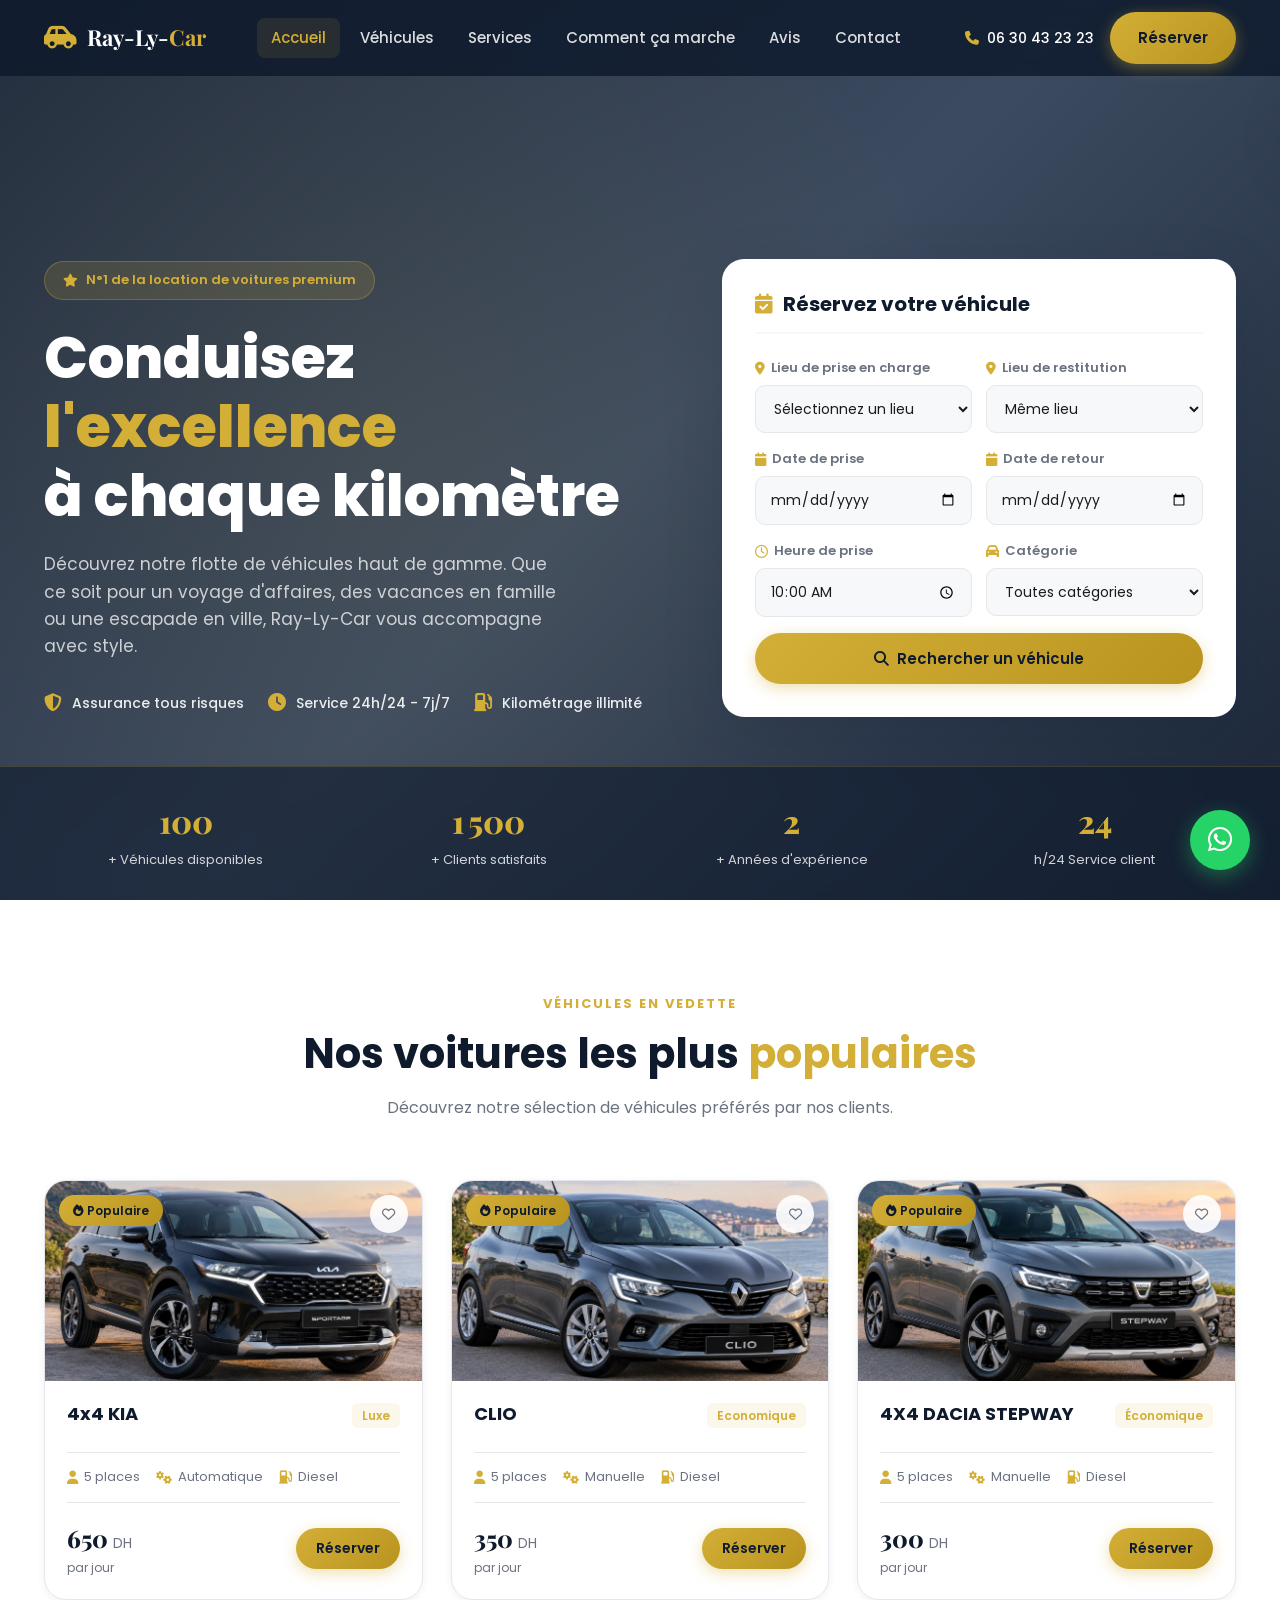
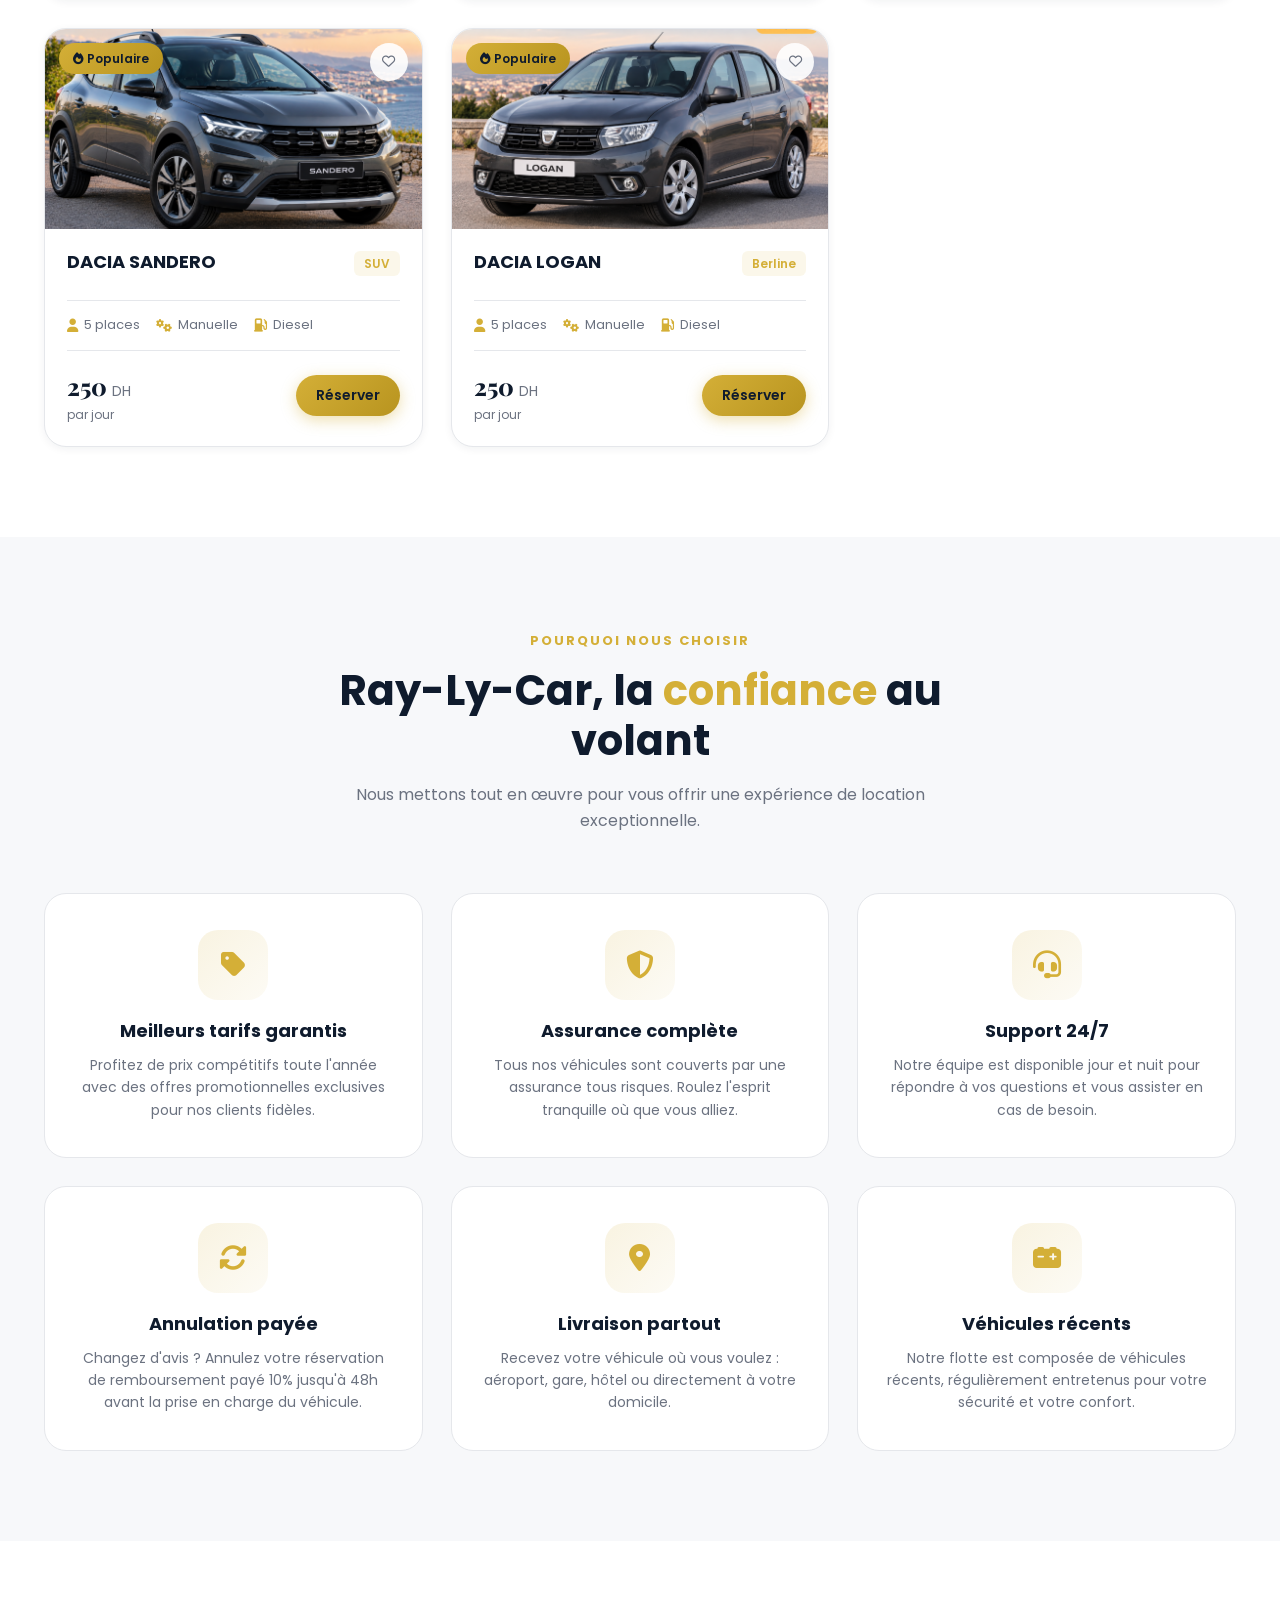
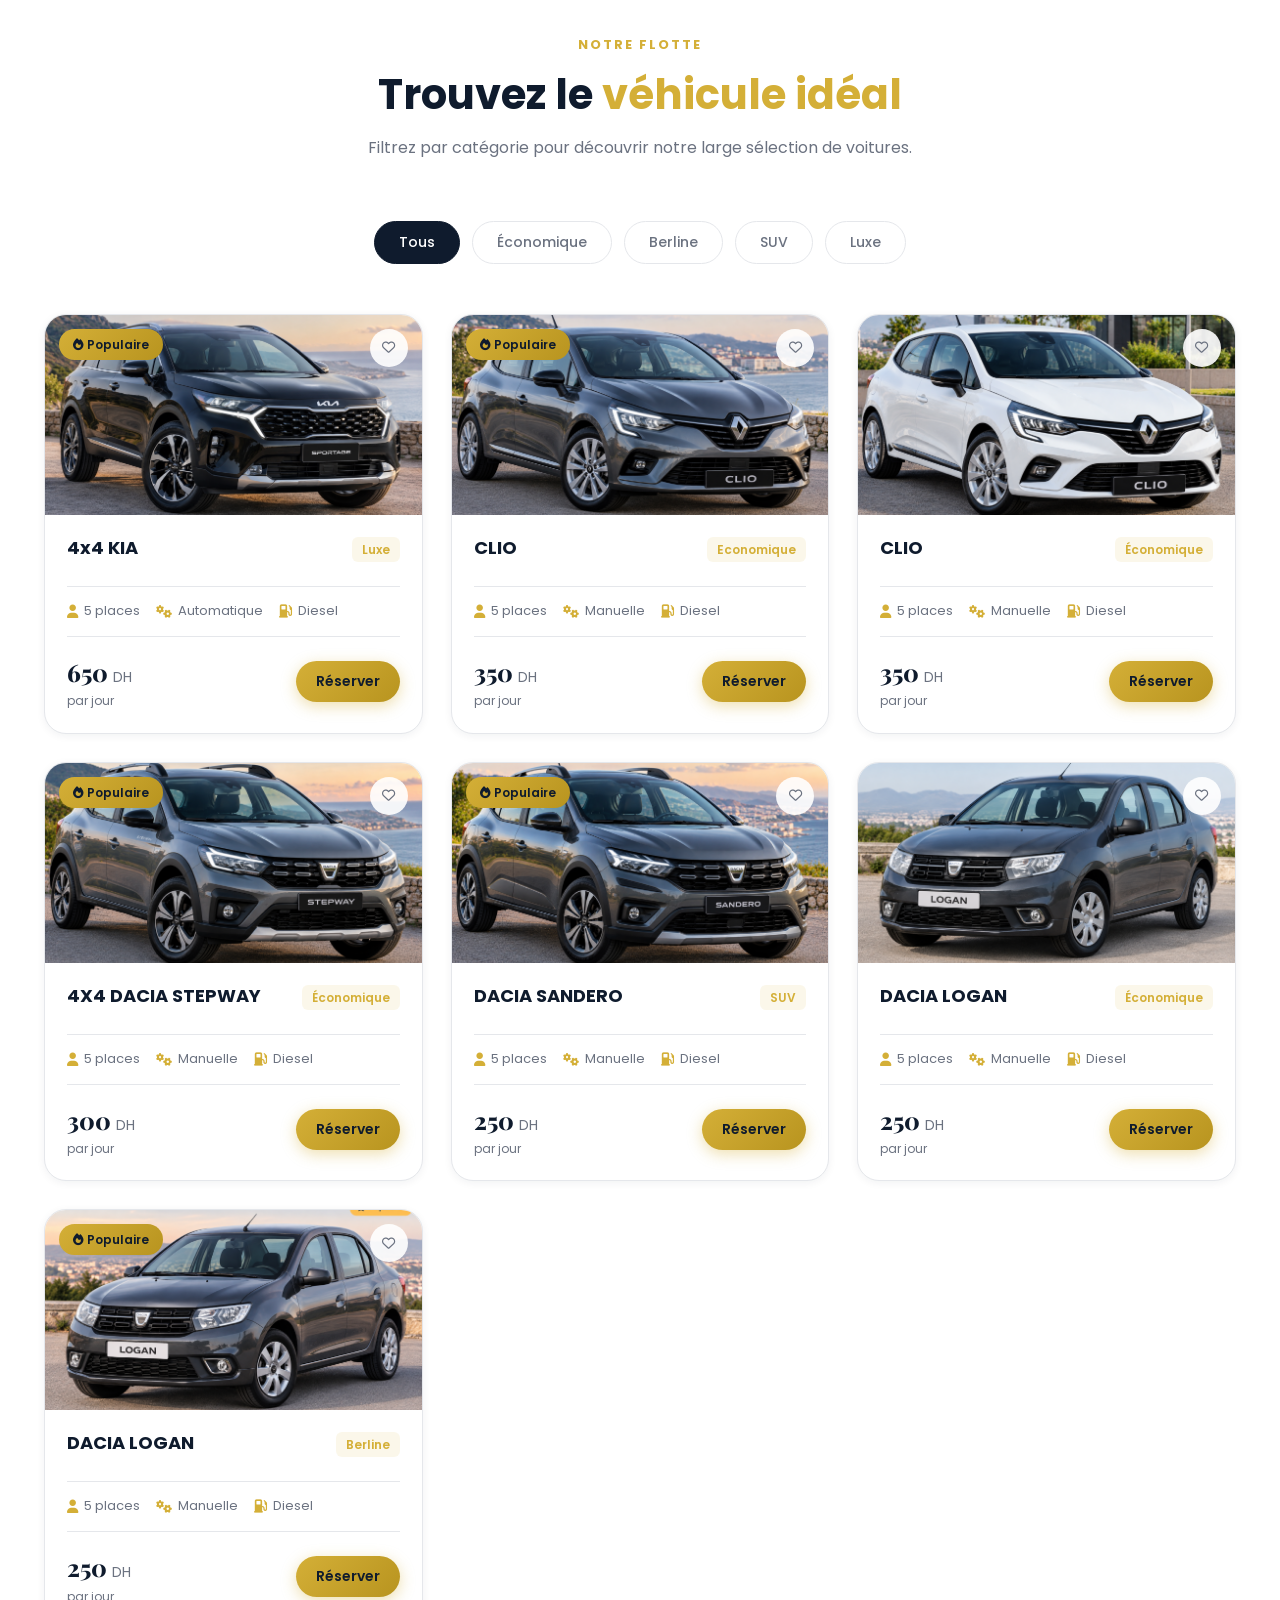
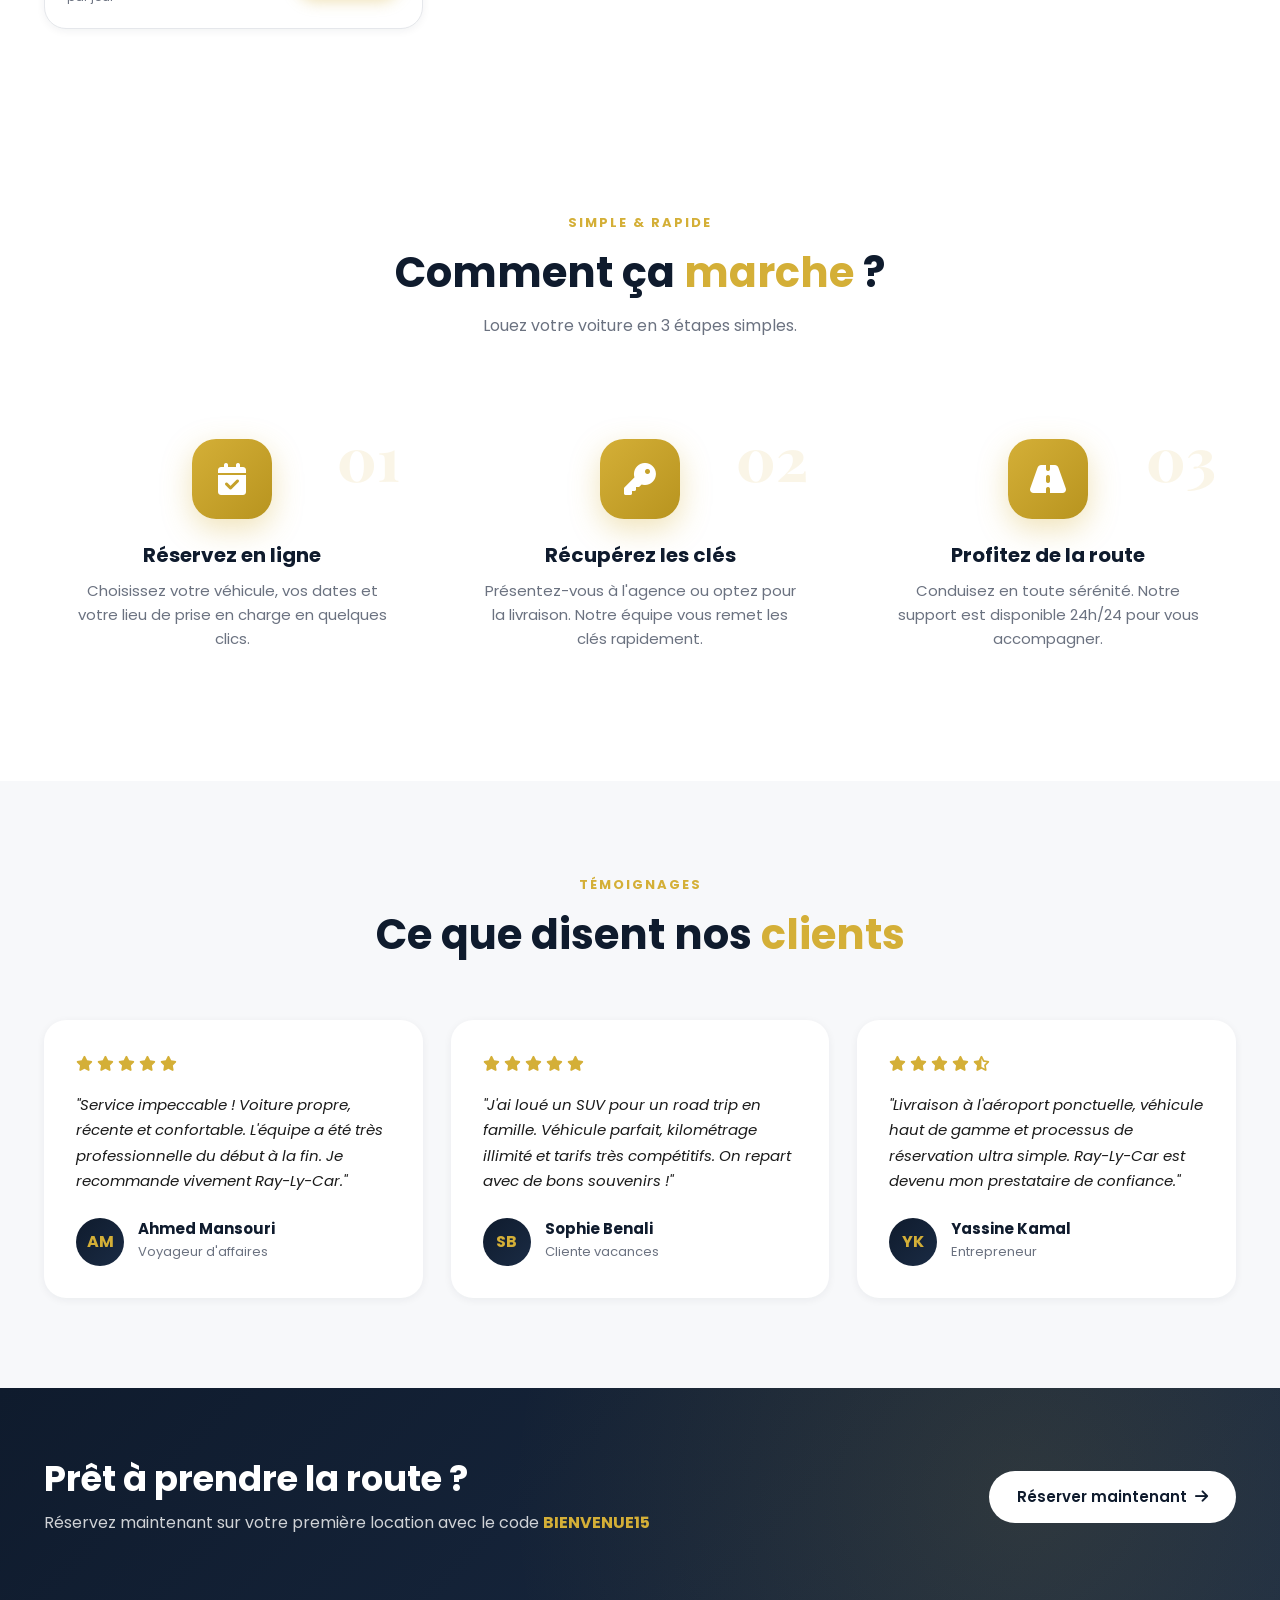
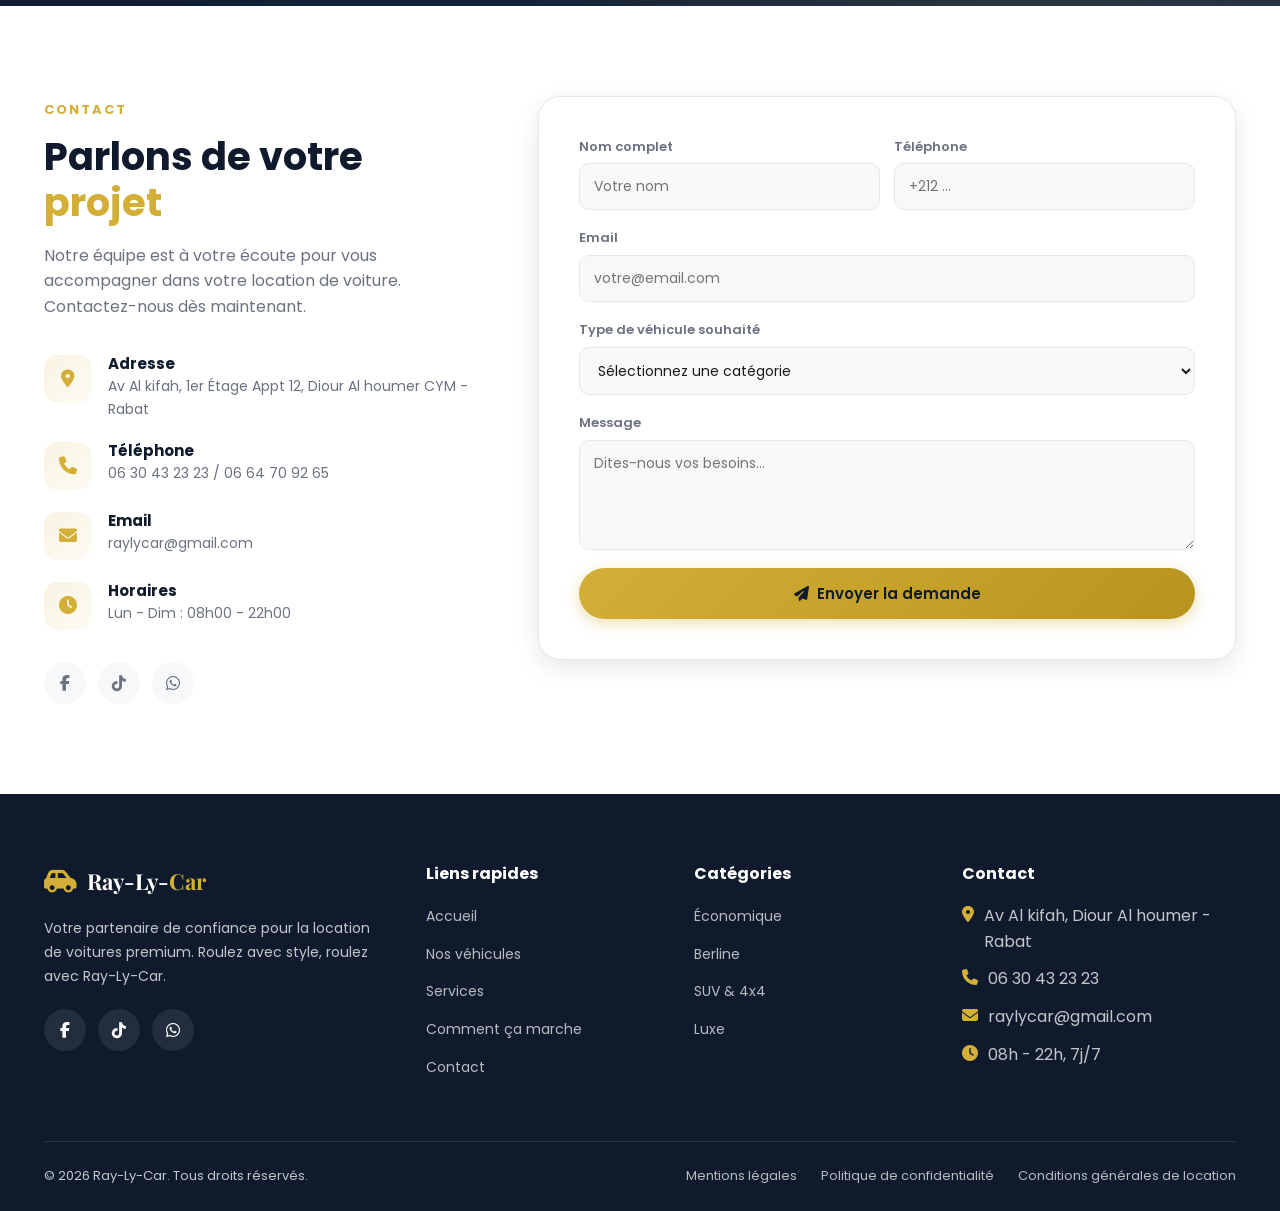
==== commit b9dbff99: "Fix formatting in footer legal links" ====
--- a/index.html
+++ b/index.html
@@ -489,6 +489,7 @@
                     <a href="mentions-legales.html">Mentions légales</a>
                     <a href="politique-confidentialite.html">Politique de confidentialité</a>
                     <a href="cgv.html">Conditions générales de location</a>
+                    
                 </div>
             </div>
         </div>
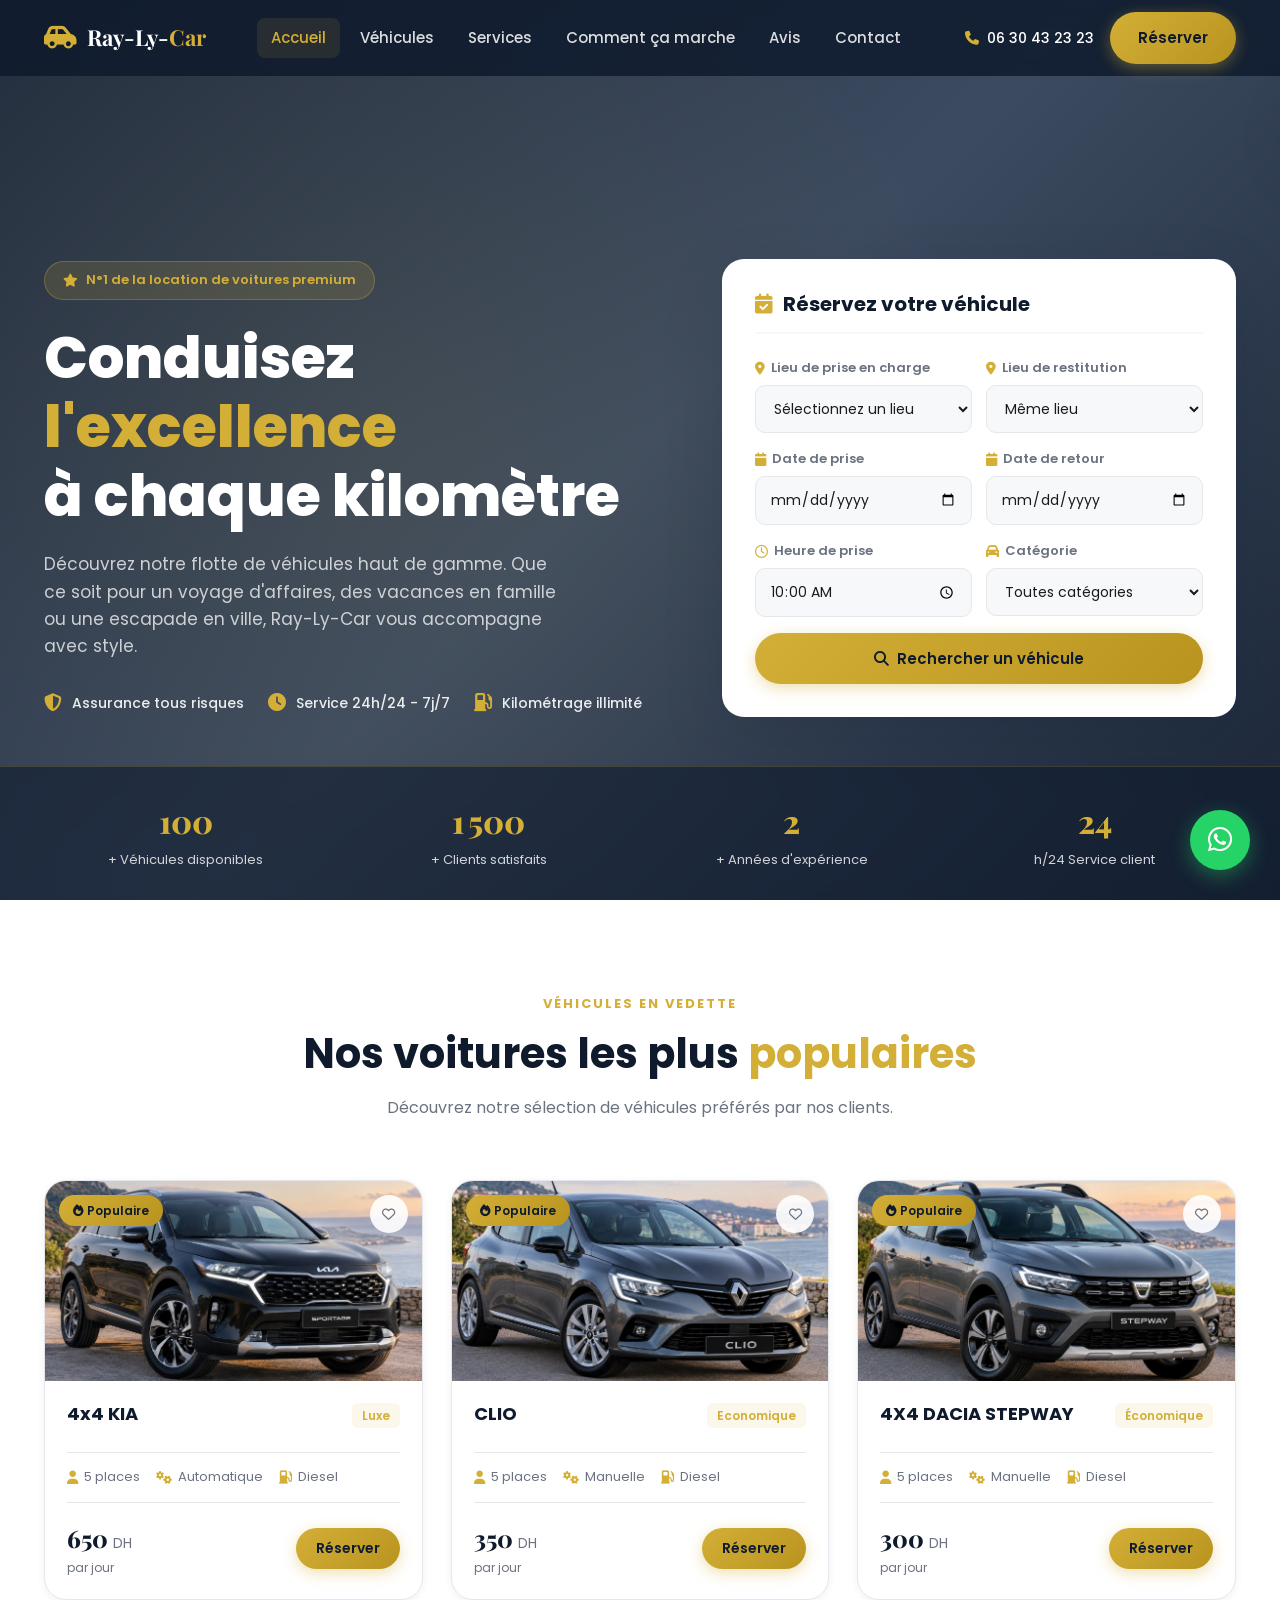
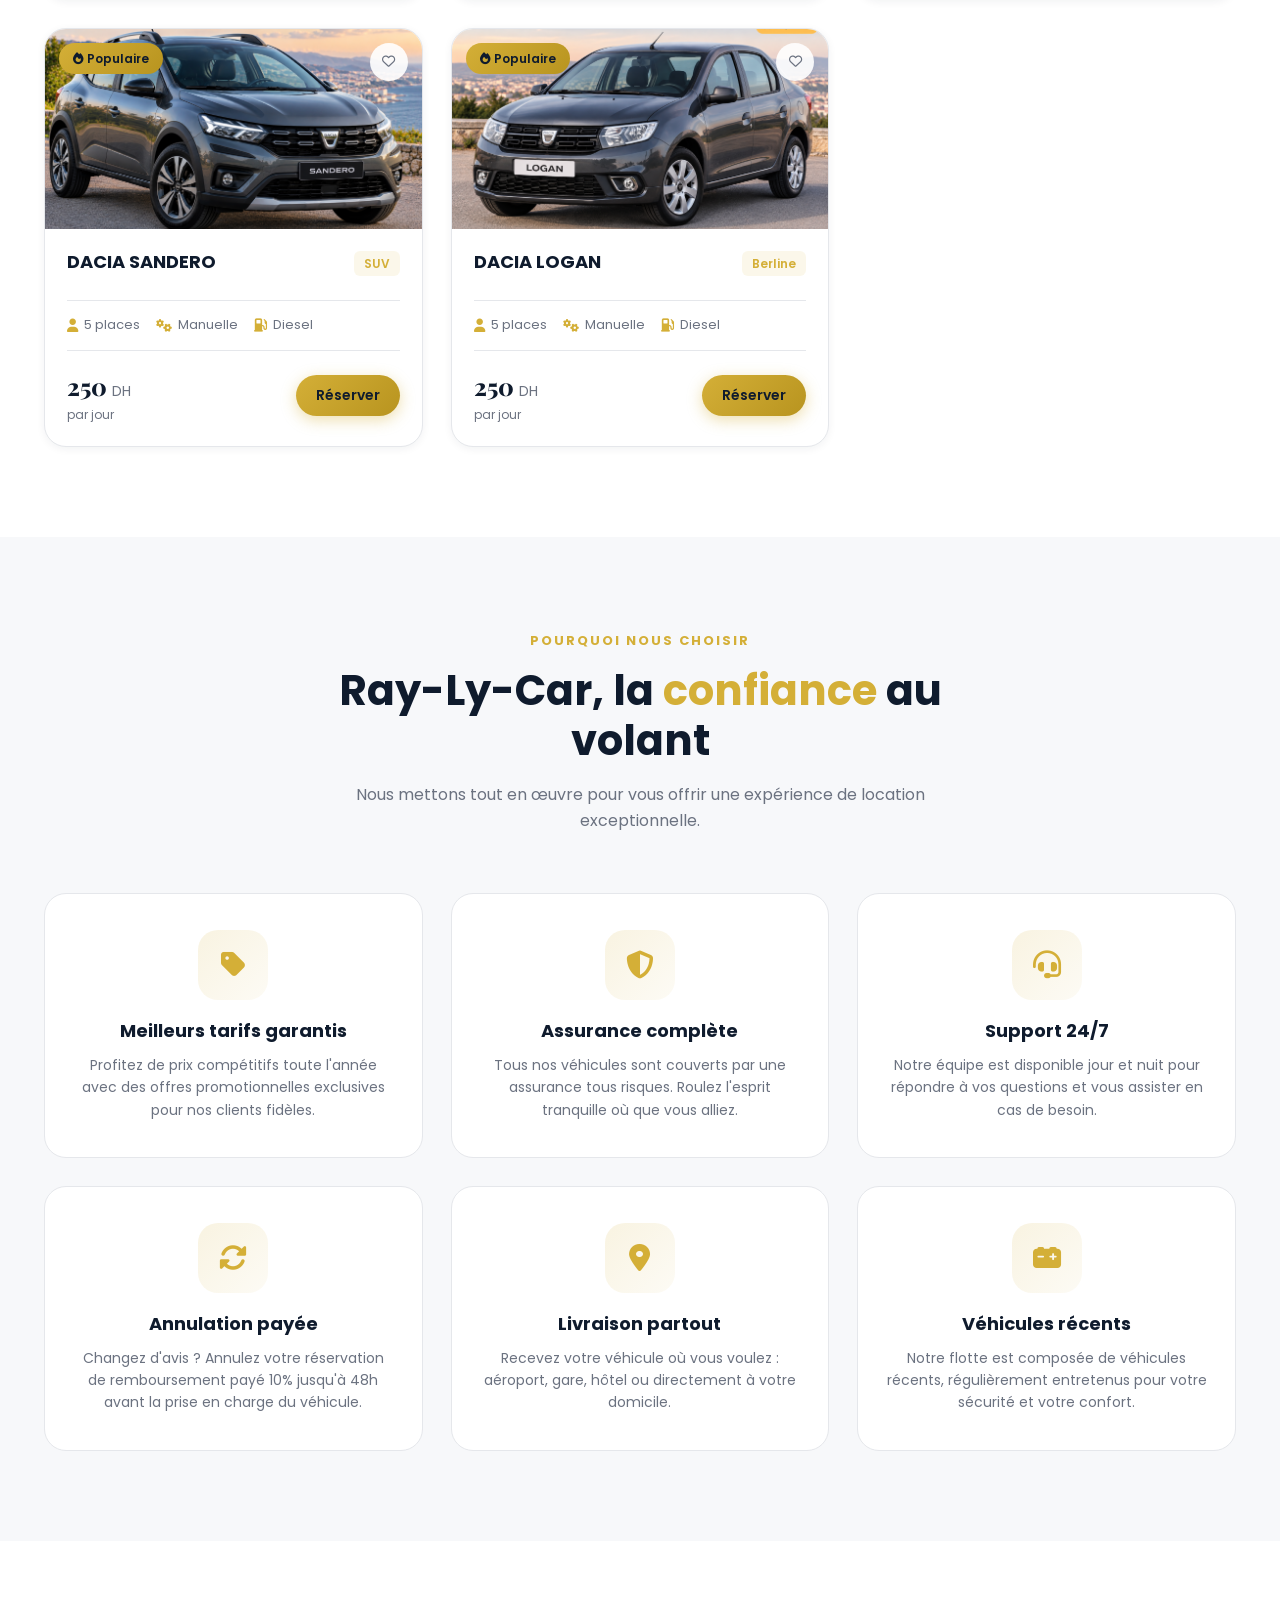
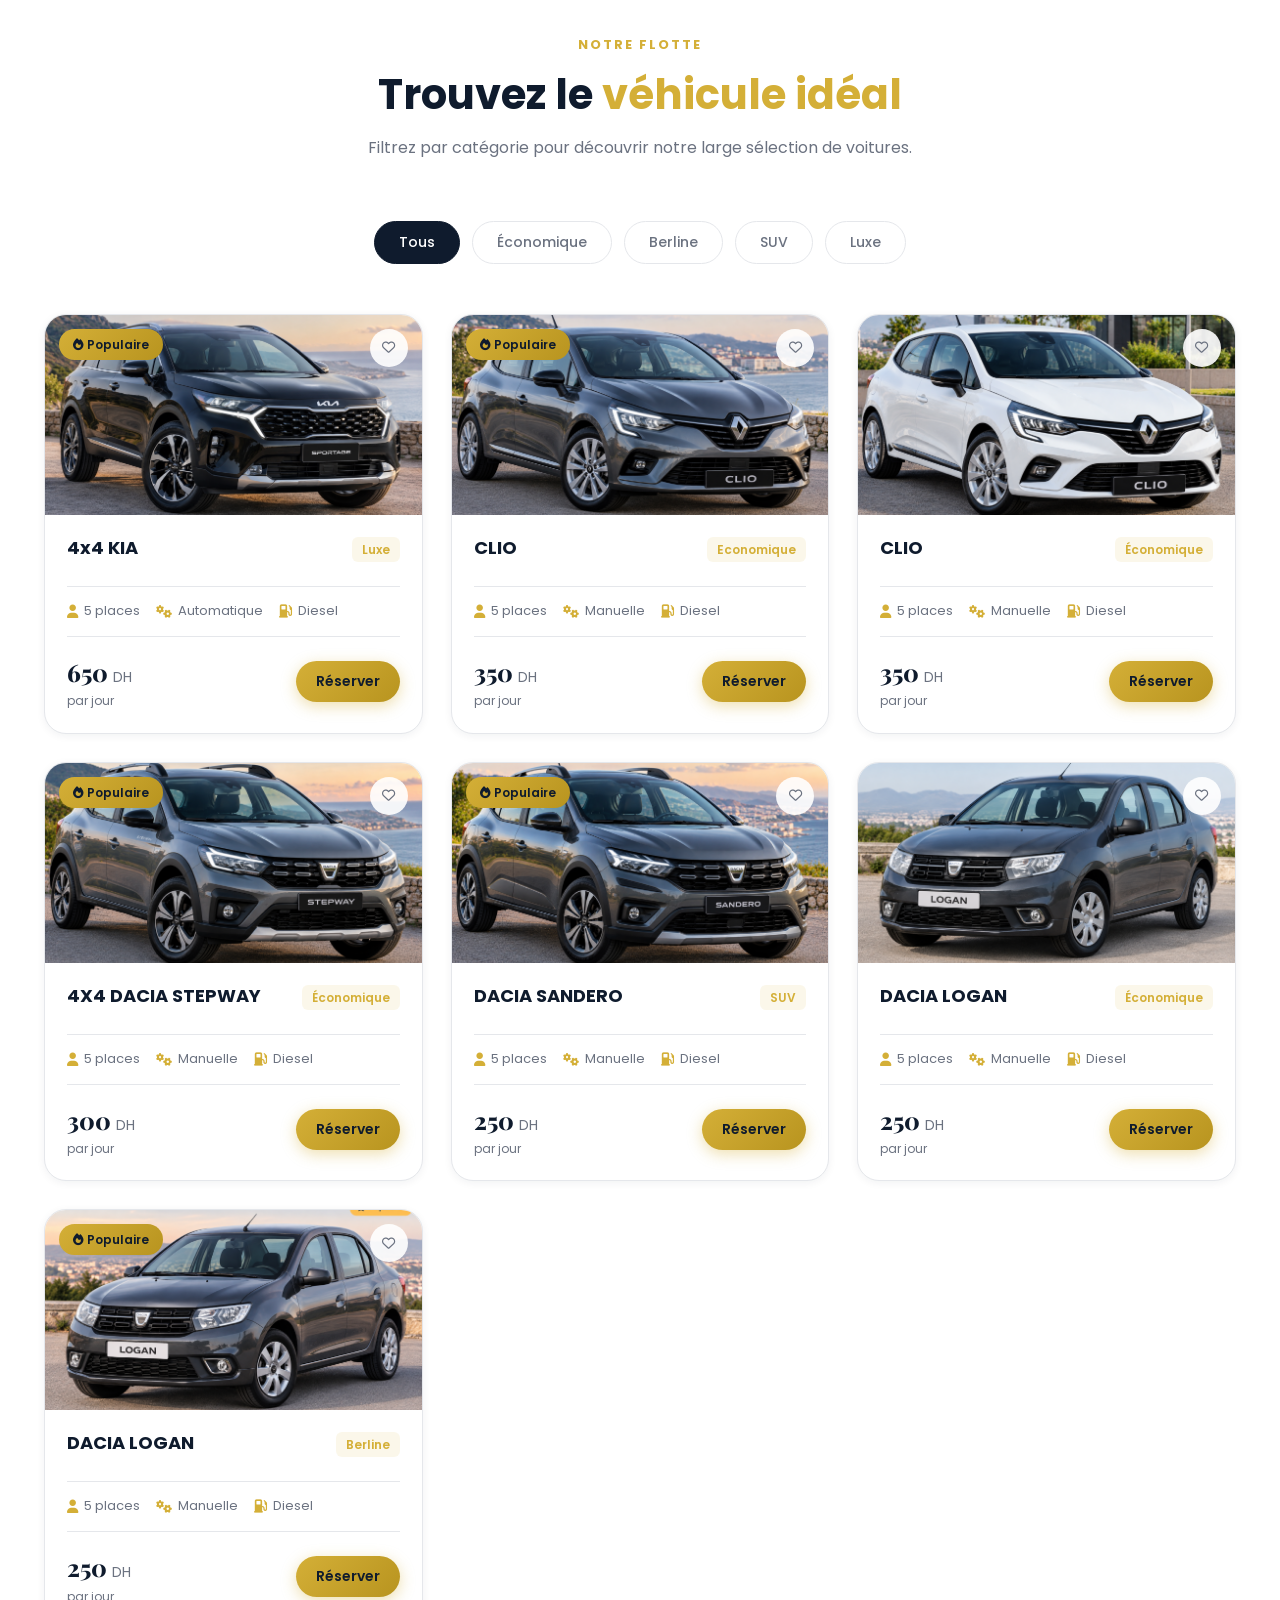
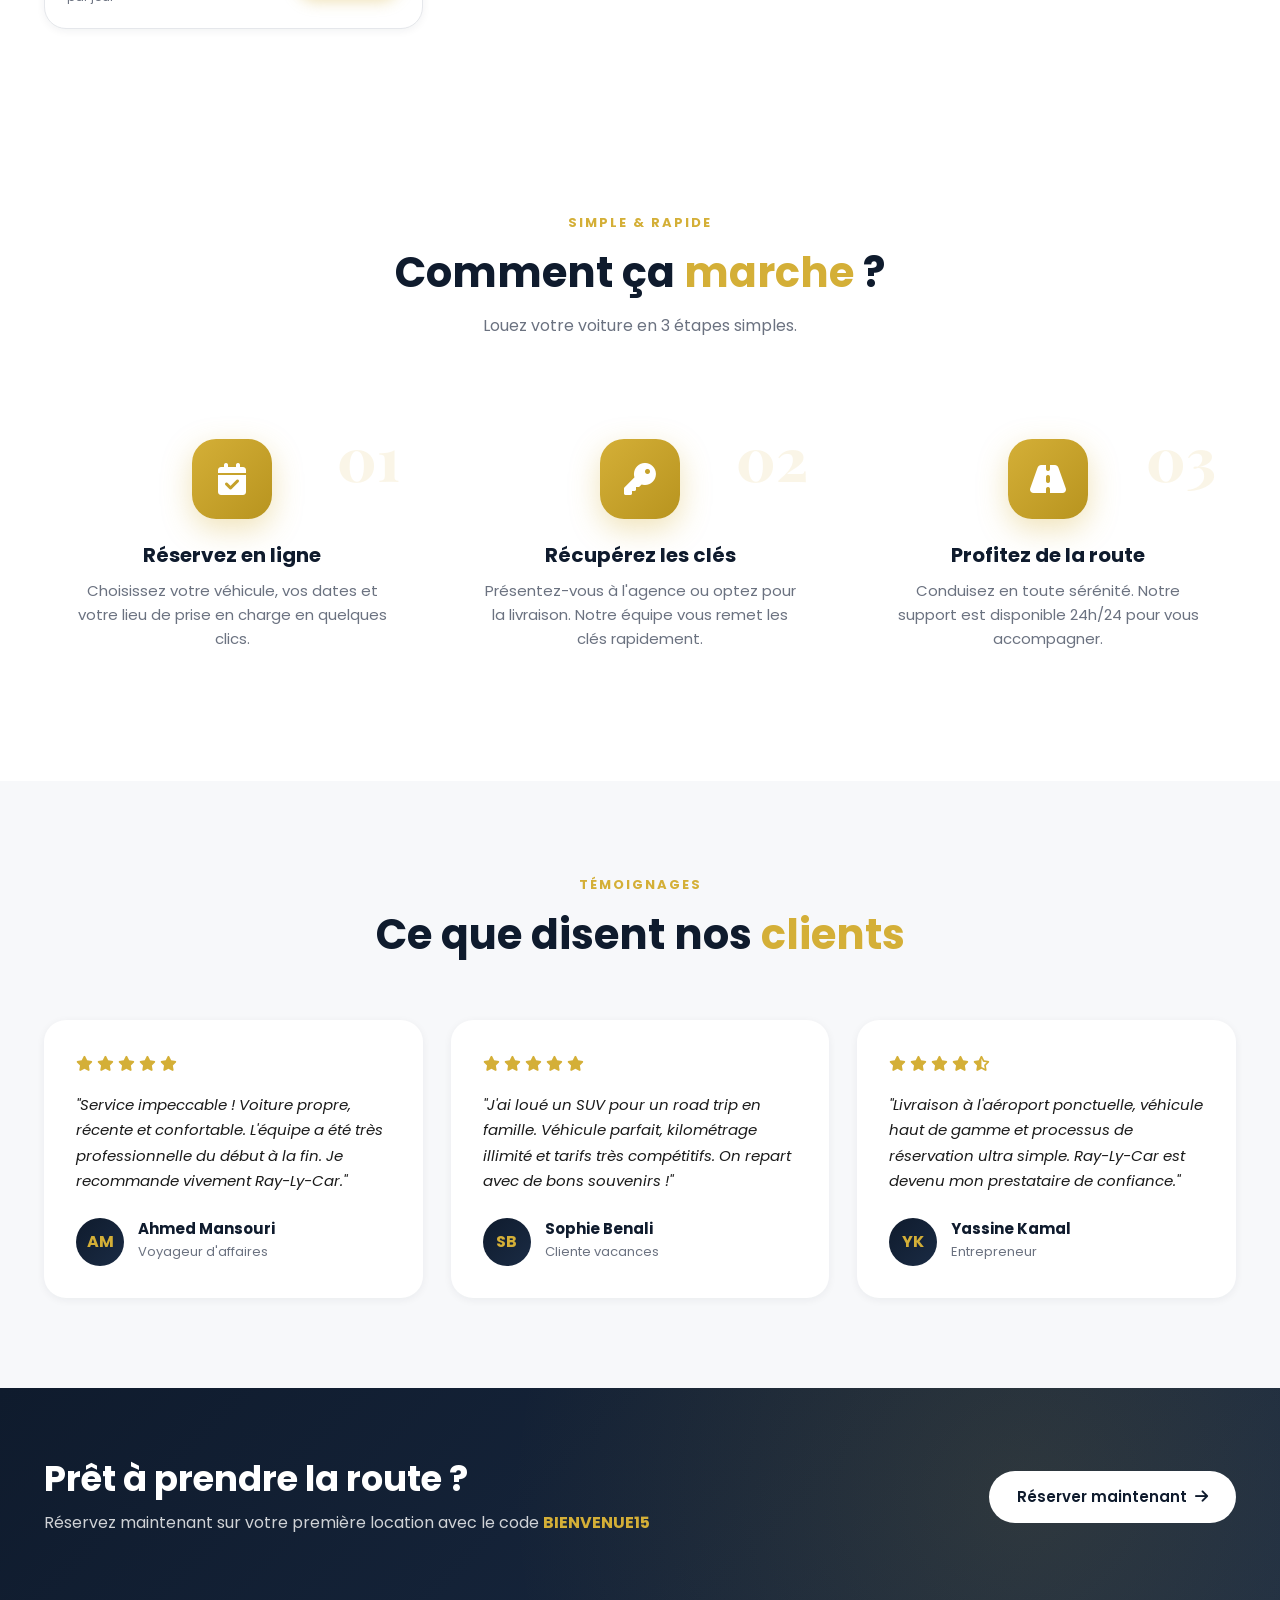
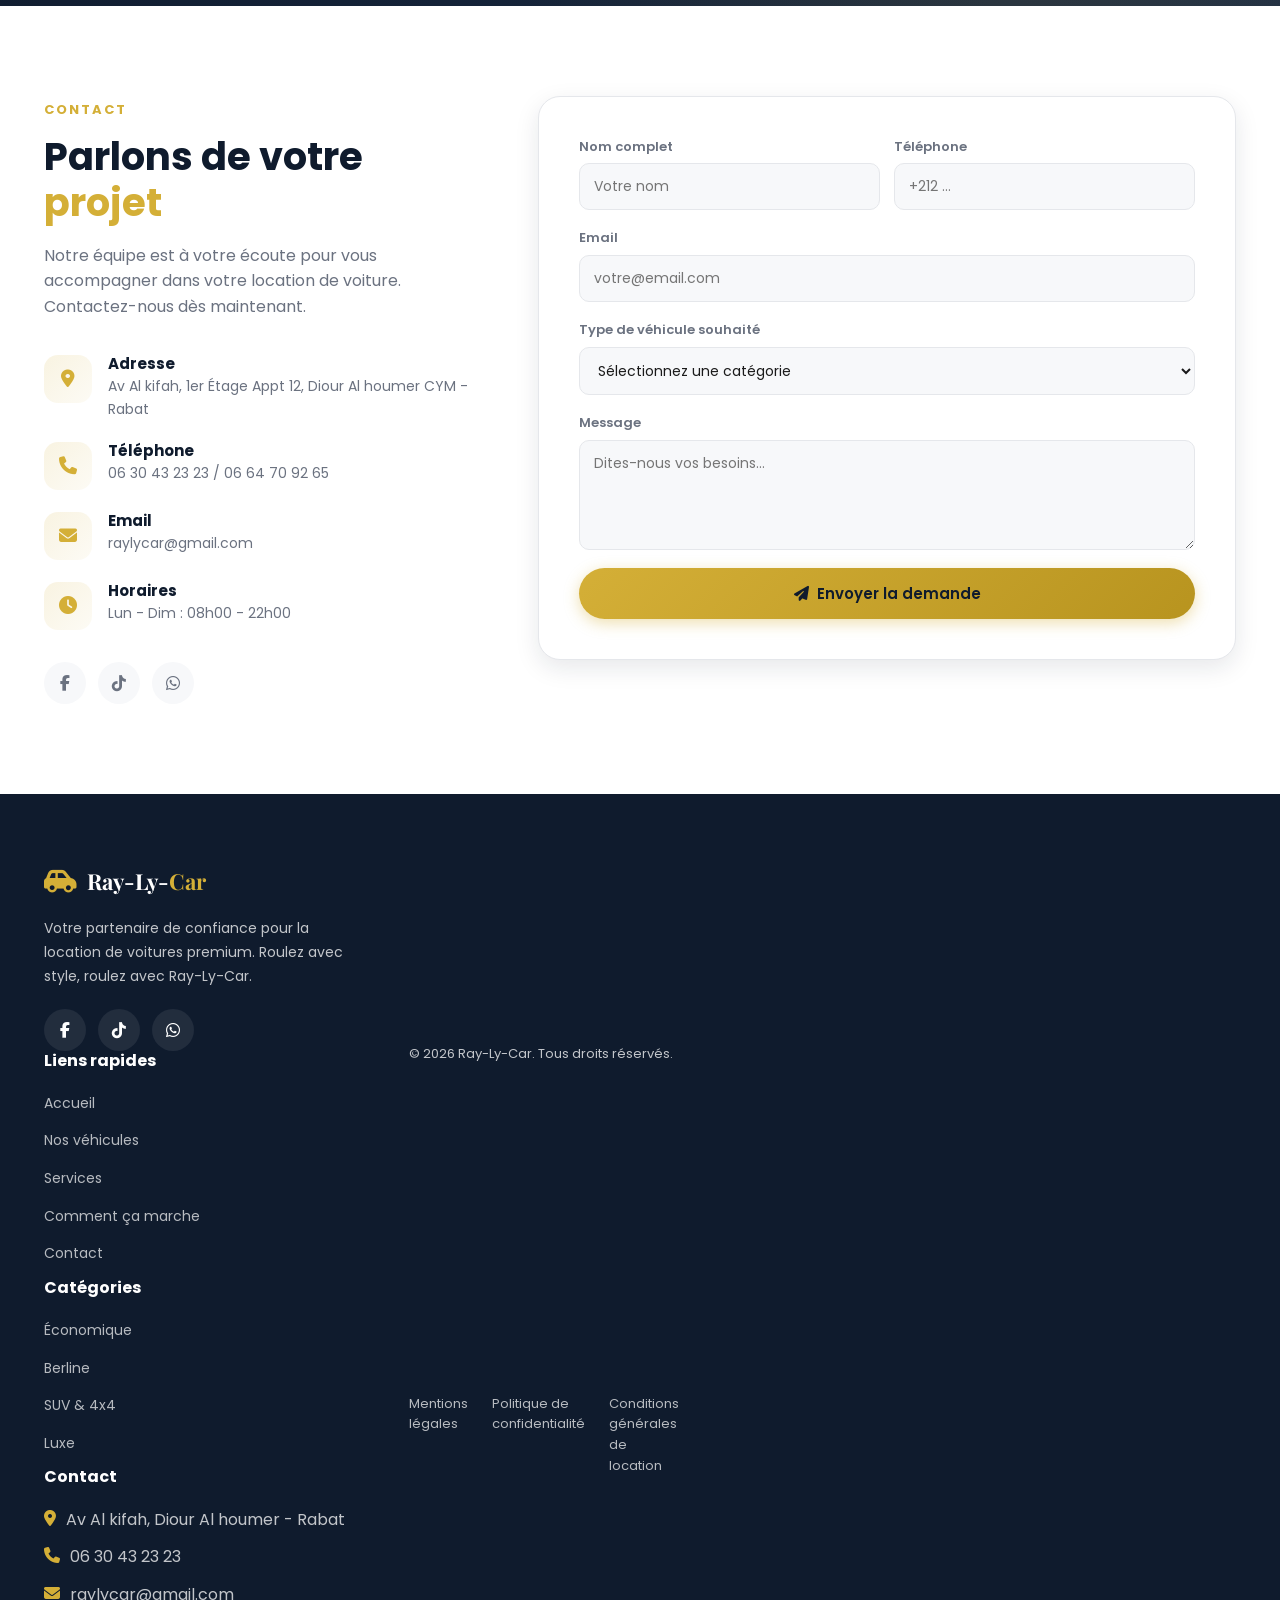
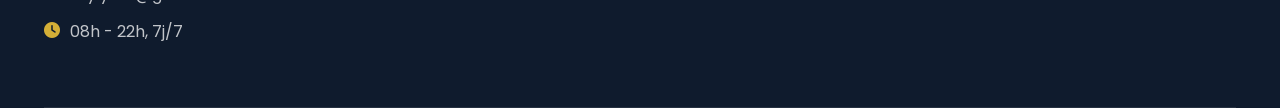
==== commit c4ee2b18: "Refactor social links in index.html Updated social links section with improved structure and added W" ====
--- a/index.html
+++ b/index.html
@@ -443,12 +443,24 @@
                         <span>Ray-Ly-<strong>Car</strong></span>
                     </a>
                     <p>Votre partenaire de confiance pour la location de voitures premium. Roulez avec style, roulez avec Ray-Ly-Car.</p>
-                    <div class="social-links">
-                        <a href="#" aria-label="Facebook"><i class="fa-brands fa-facebook-f"></i></a>
-                        <a href="#" aria-label="TIKTOK"><i class="fa-brands fa-tiktok"></i></a>    
-                        <a href="#" aria-label="WhatsApp"><i class="fa-brands fa-whatsapp"></i></a>
-                    </div>
-                </div>
+                   
+<div class="social-links">
+    <a href="#" aria-label="Facebook">
+        <i class="fa-brands fa-facebook-f"></i>
+    </a>
+
+    <a href="#" aria-label="TikTok">
+        <i class="fa-brands fa-tiktok"></i>
+    </a>
+
+    <a href="https://wa.me/212630434323"
+       target="_blank"
+       rel="noopener noreferrer"
+       aria-label="WhatsApp">
+        <i class="fa-brands fa-whatsapp"></i>
+    </a>
+</div>
+
 
                 <div class="footer-col">
                     <h4>Liens rapides</h4>
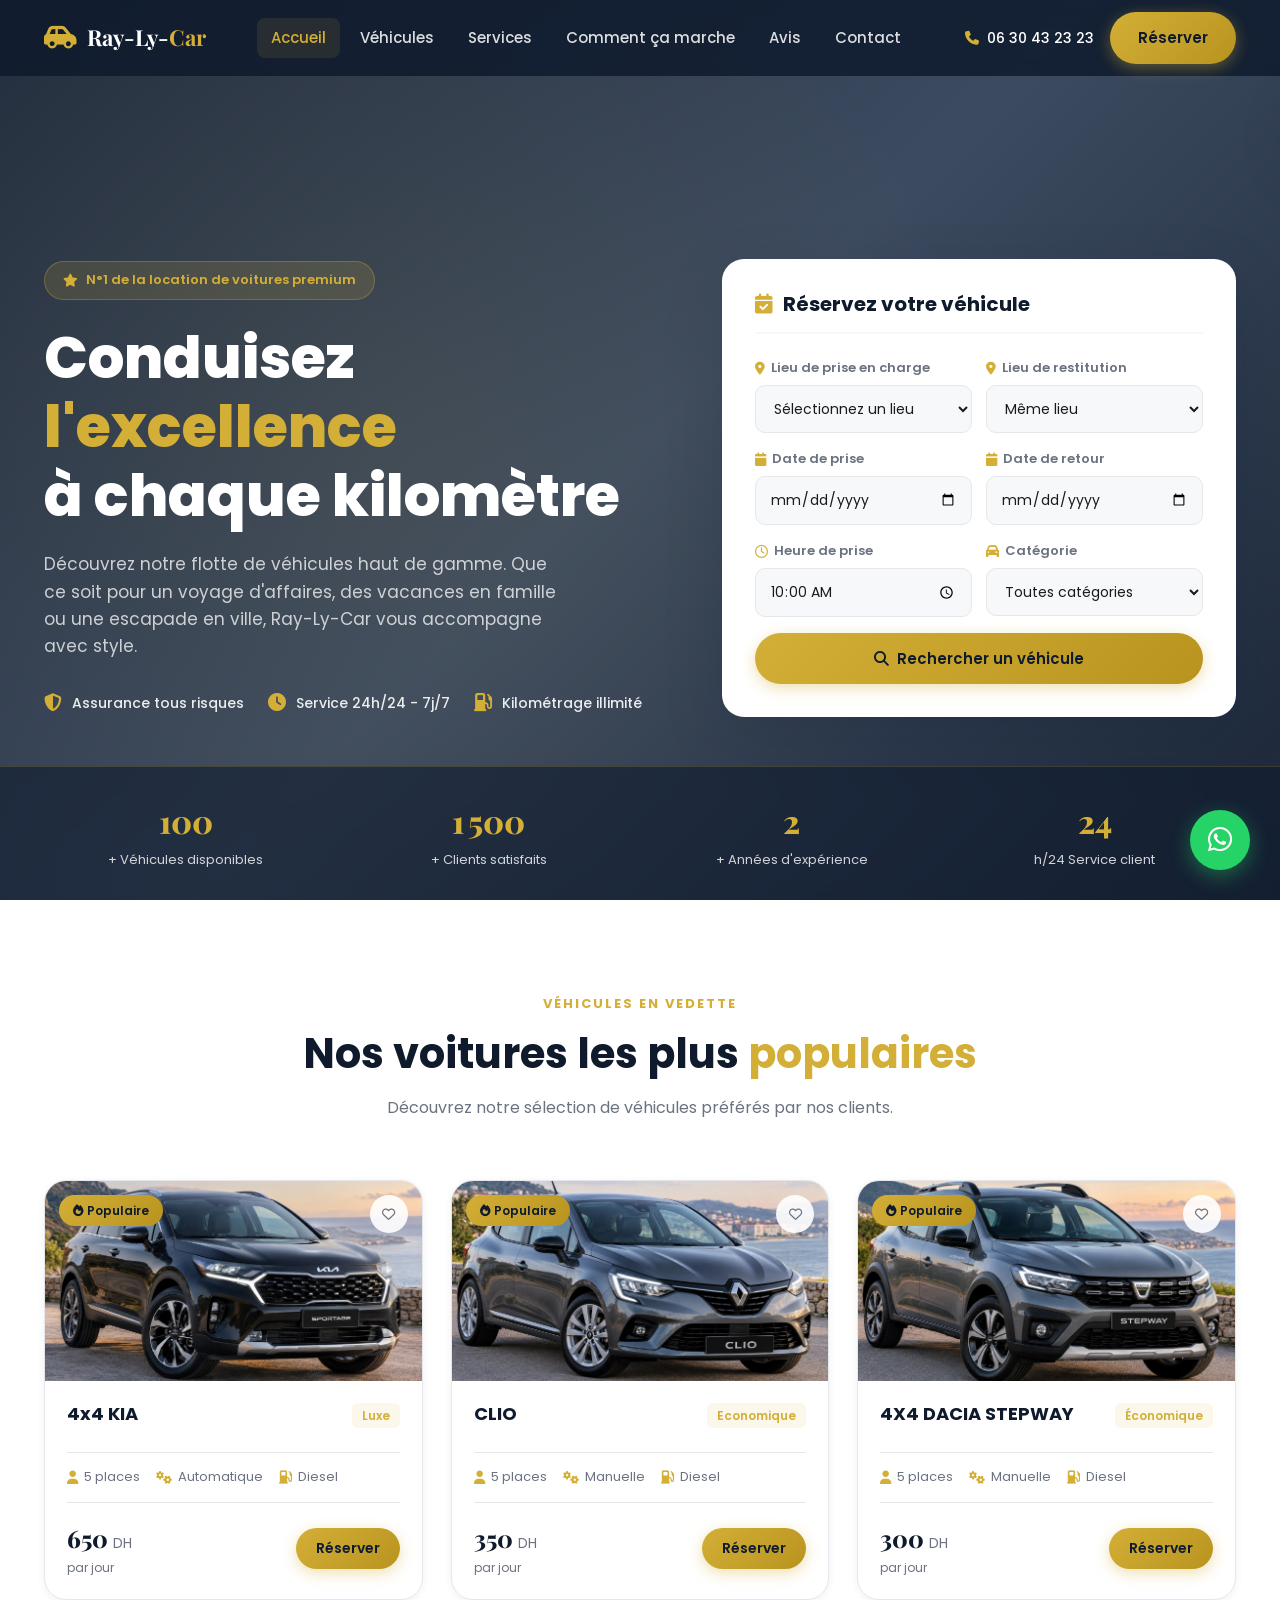
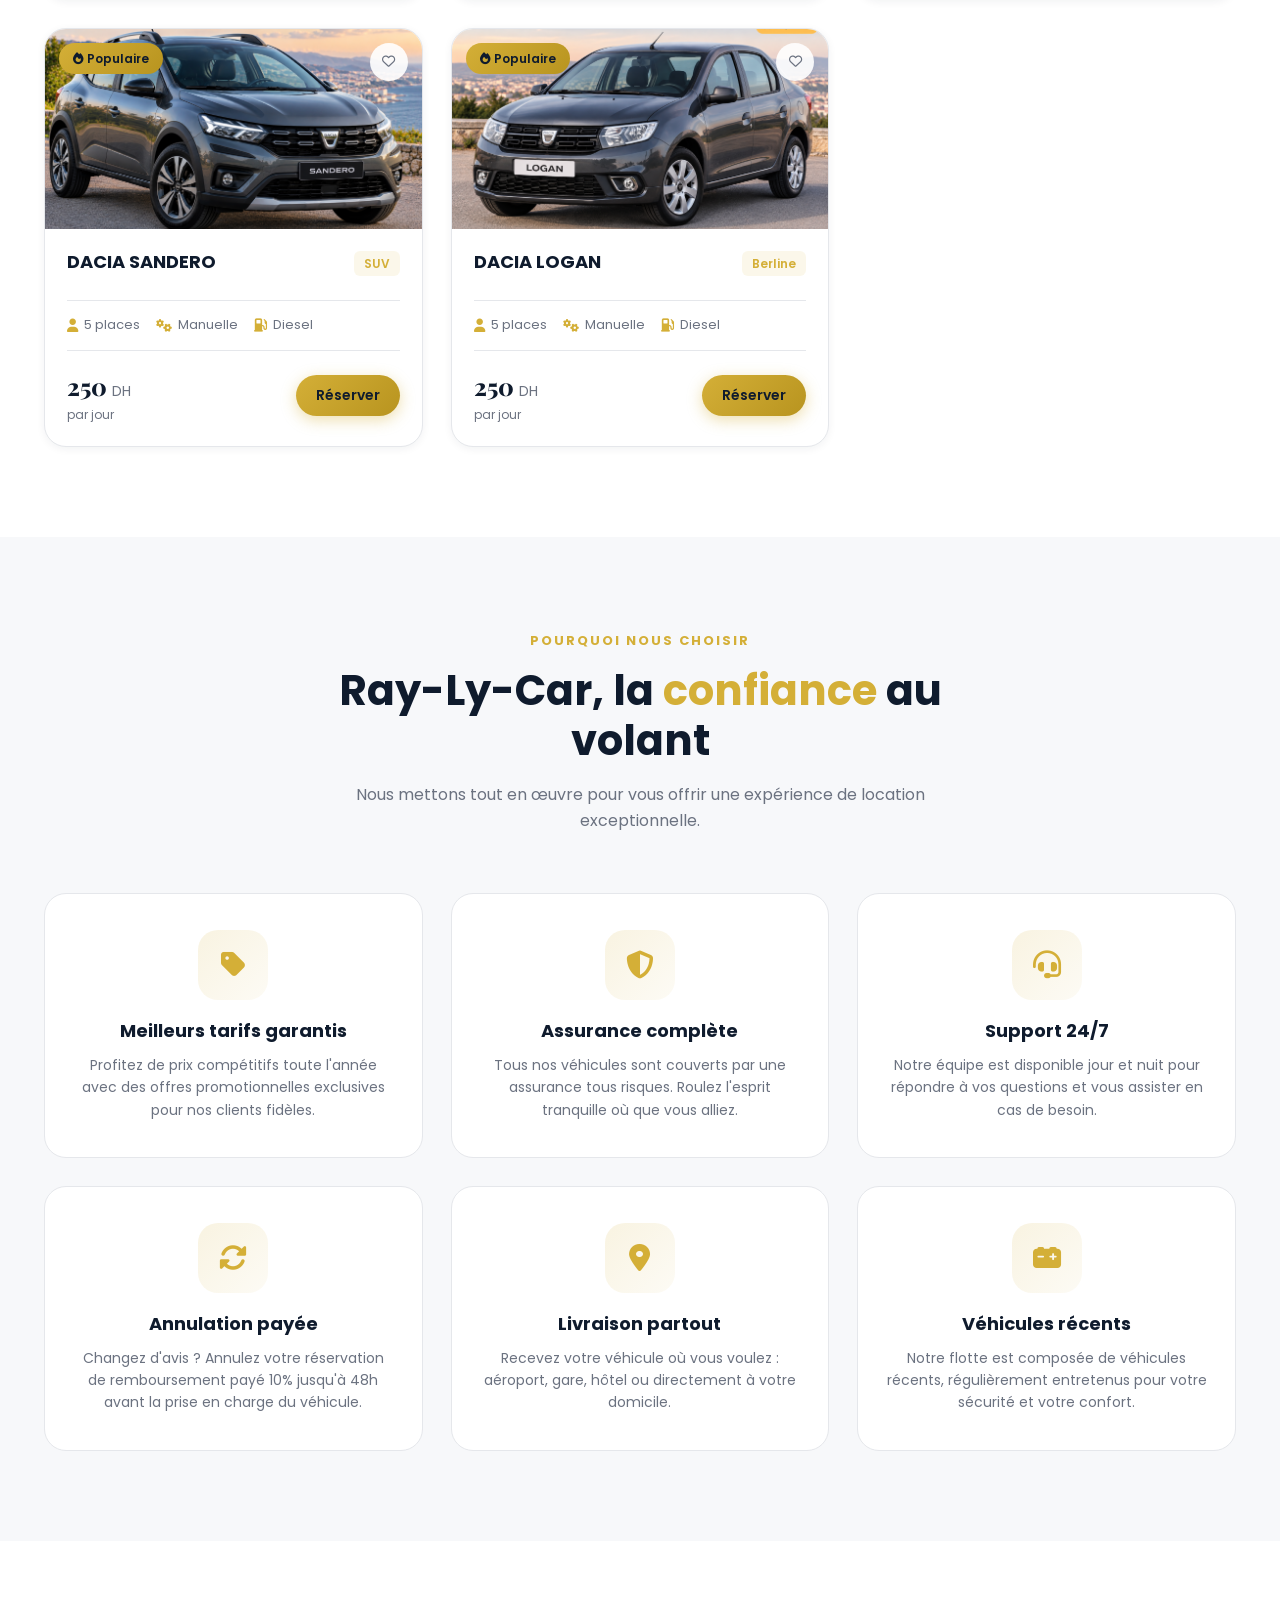
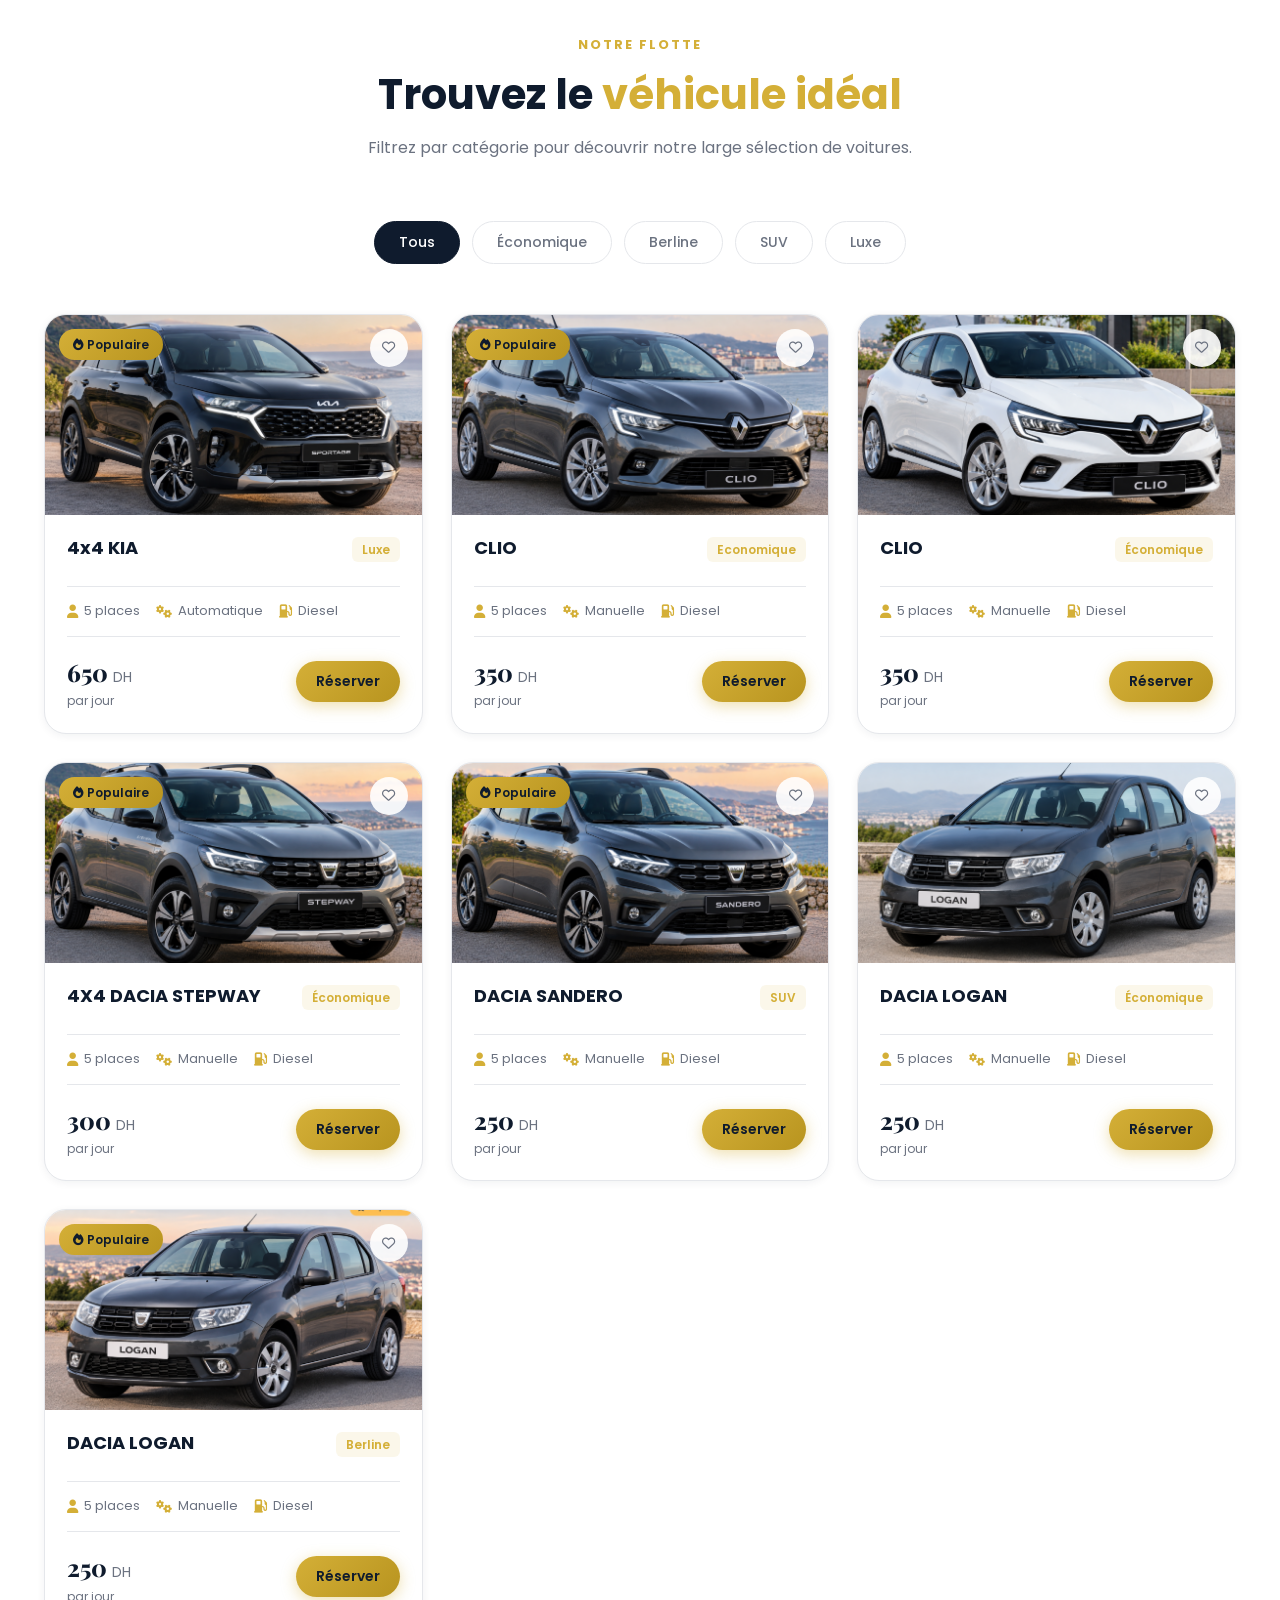
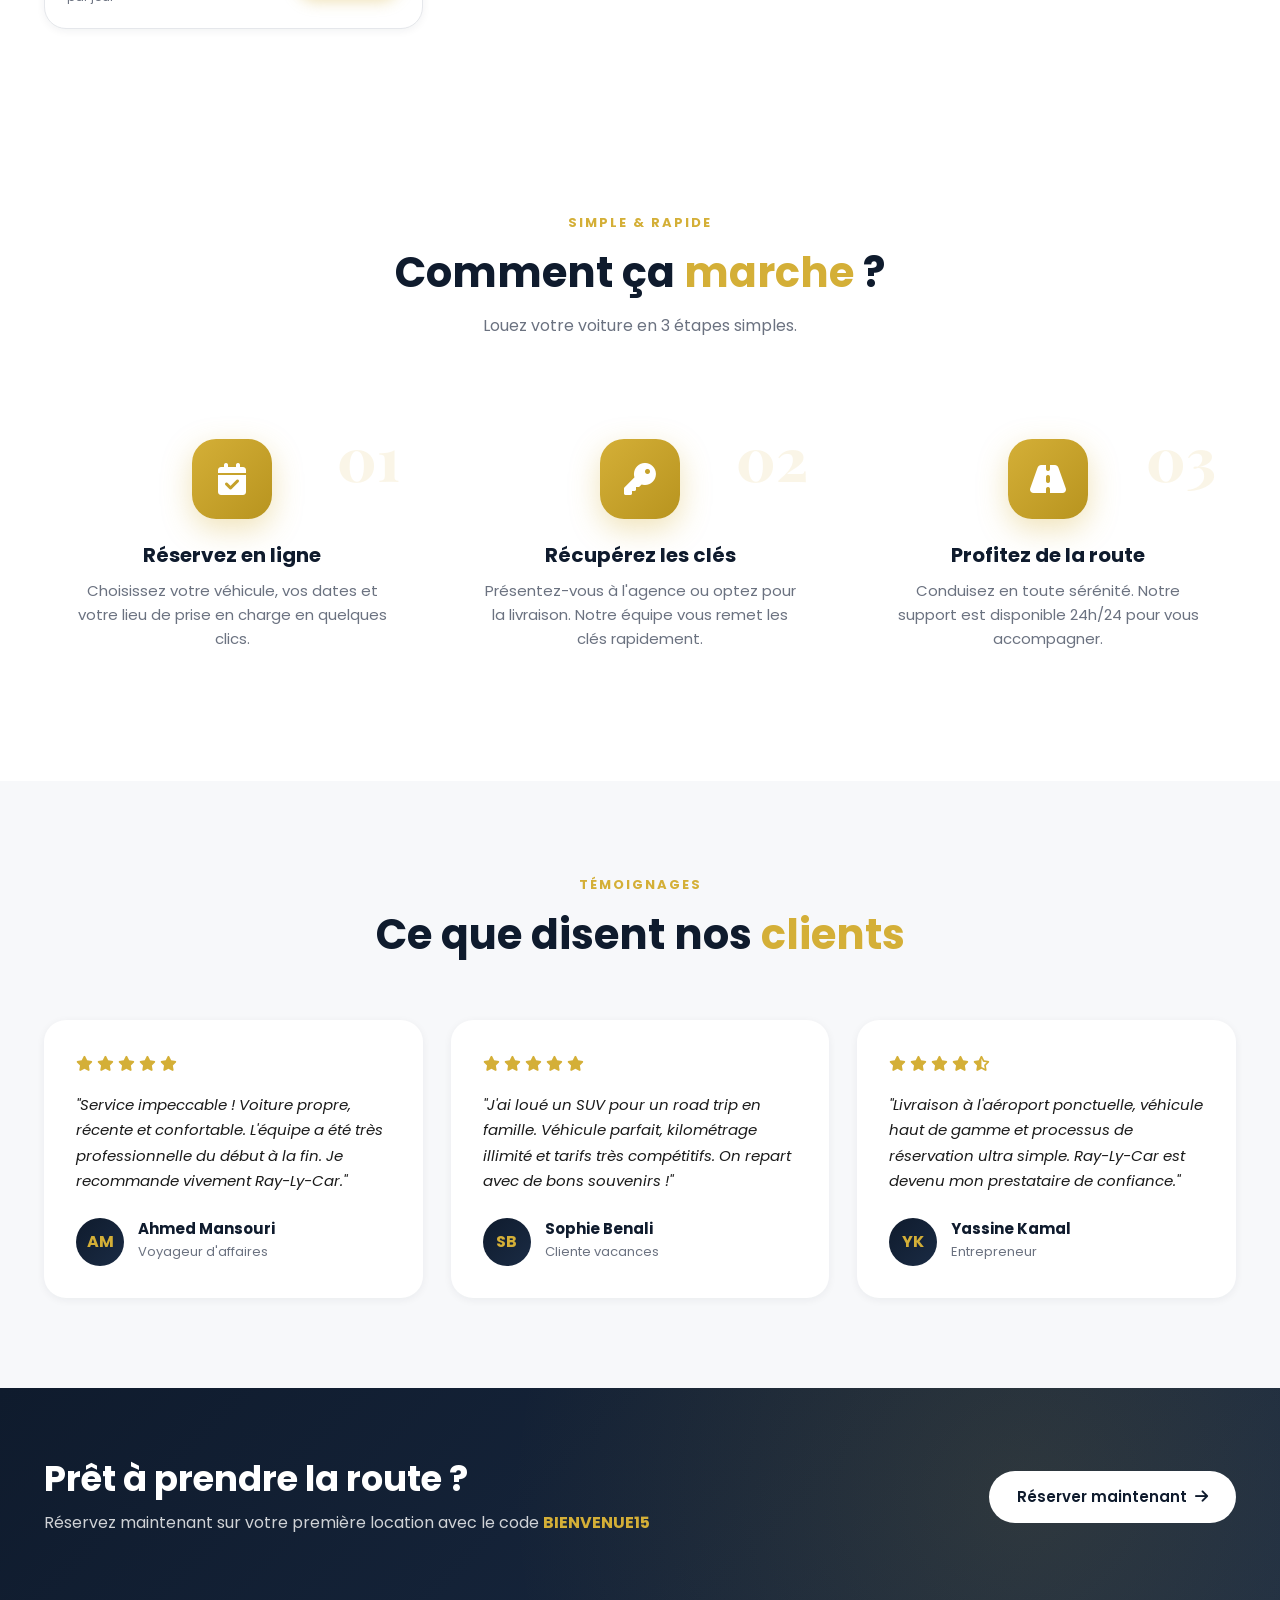
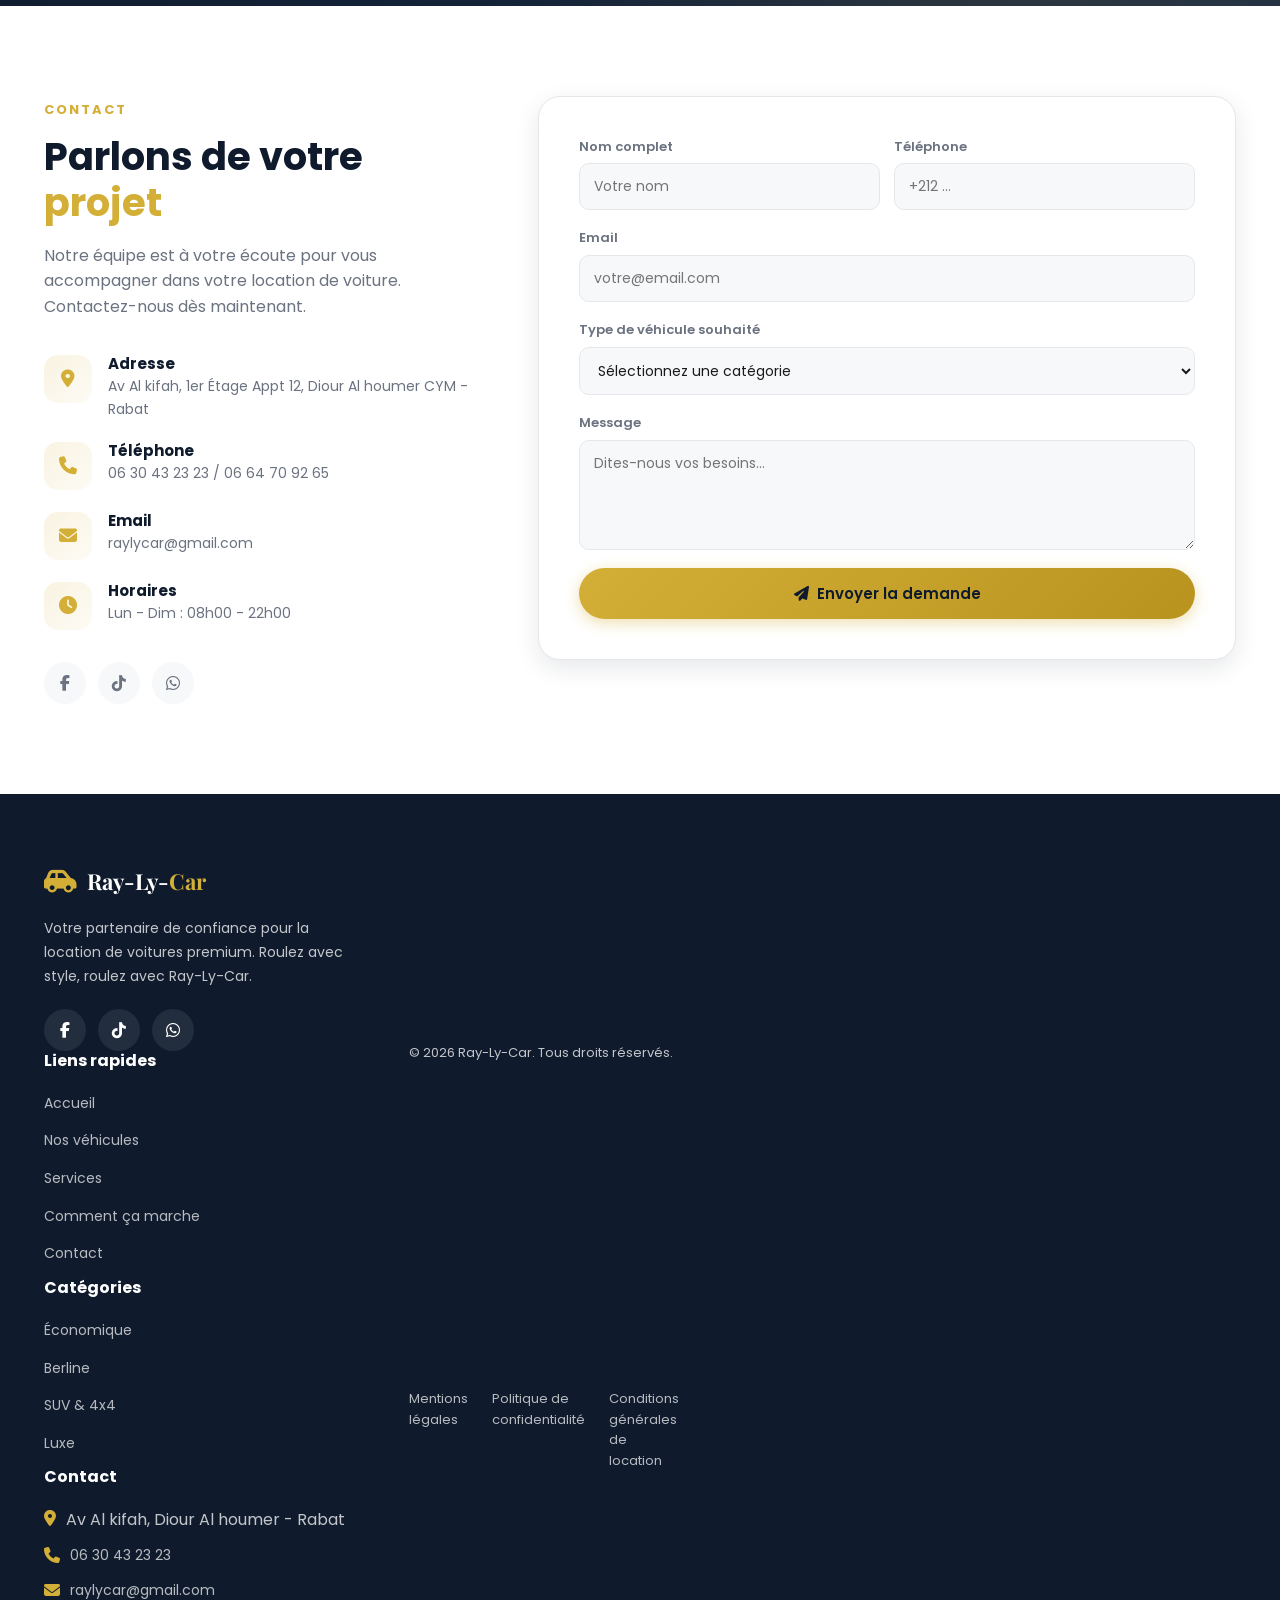
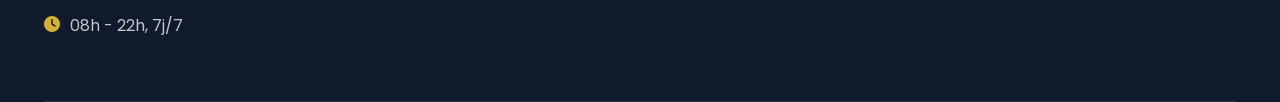
==== commit 7ac3dd22: "Update contact information with clickable links" ====
--- a/index.html
+++ b/index.html
@@ -488,8 +488,19 @@
                     <h4>Contact</h4>
                     <ul class="footer-contact">
                         <li><i class="fa-solid fa-location-dot"></i> Av Al kifah, Diour Al houmer - Rabat</li>
-                        <li><i class="fa-solid fa-phone"></i> 06 30 43 23 23</li>
-                        <li><i class="fa-solid fa-envelope"></i> raylycar@gmail.com</li>
+                       
+                         
+<li>
+    <i class="fa-solid fa-phone"></i>
+    <a href="tel:+212630434323">06 30 43 23 23</a>
+</li>
+
+<li>
+    <i class="fa-solid fa-envelope"></i>
+    <a href="mailto:raylycar@gmail.com">raylycar@gmail.com</a>
+</li>
+
+
                         <li><i class="fa-solid fa-clock"></i> 08h - 22h, 7j/7</li>
                     </ul>
                 </div>
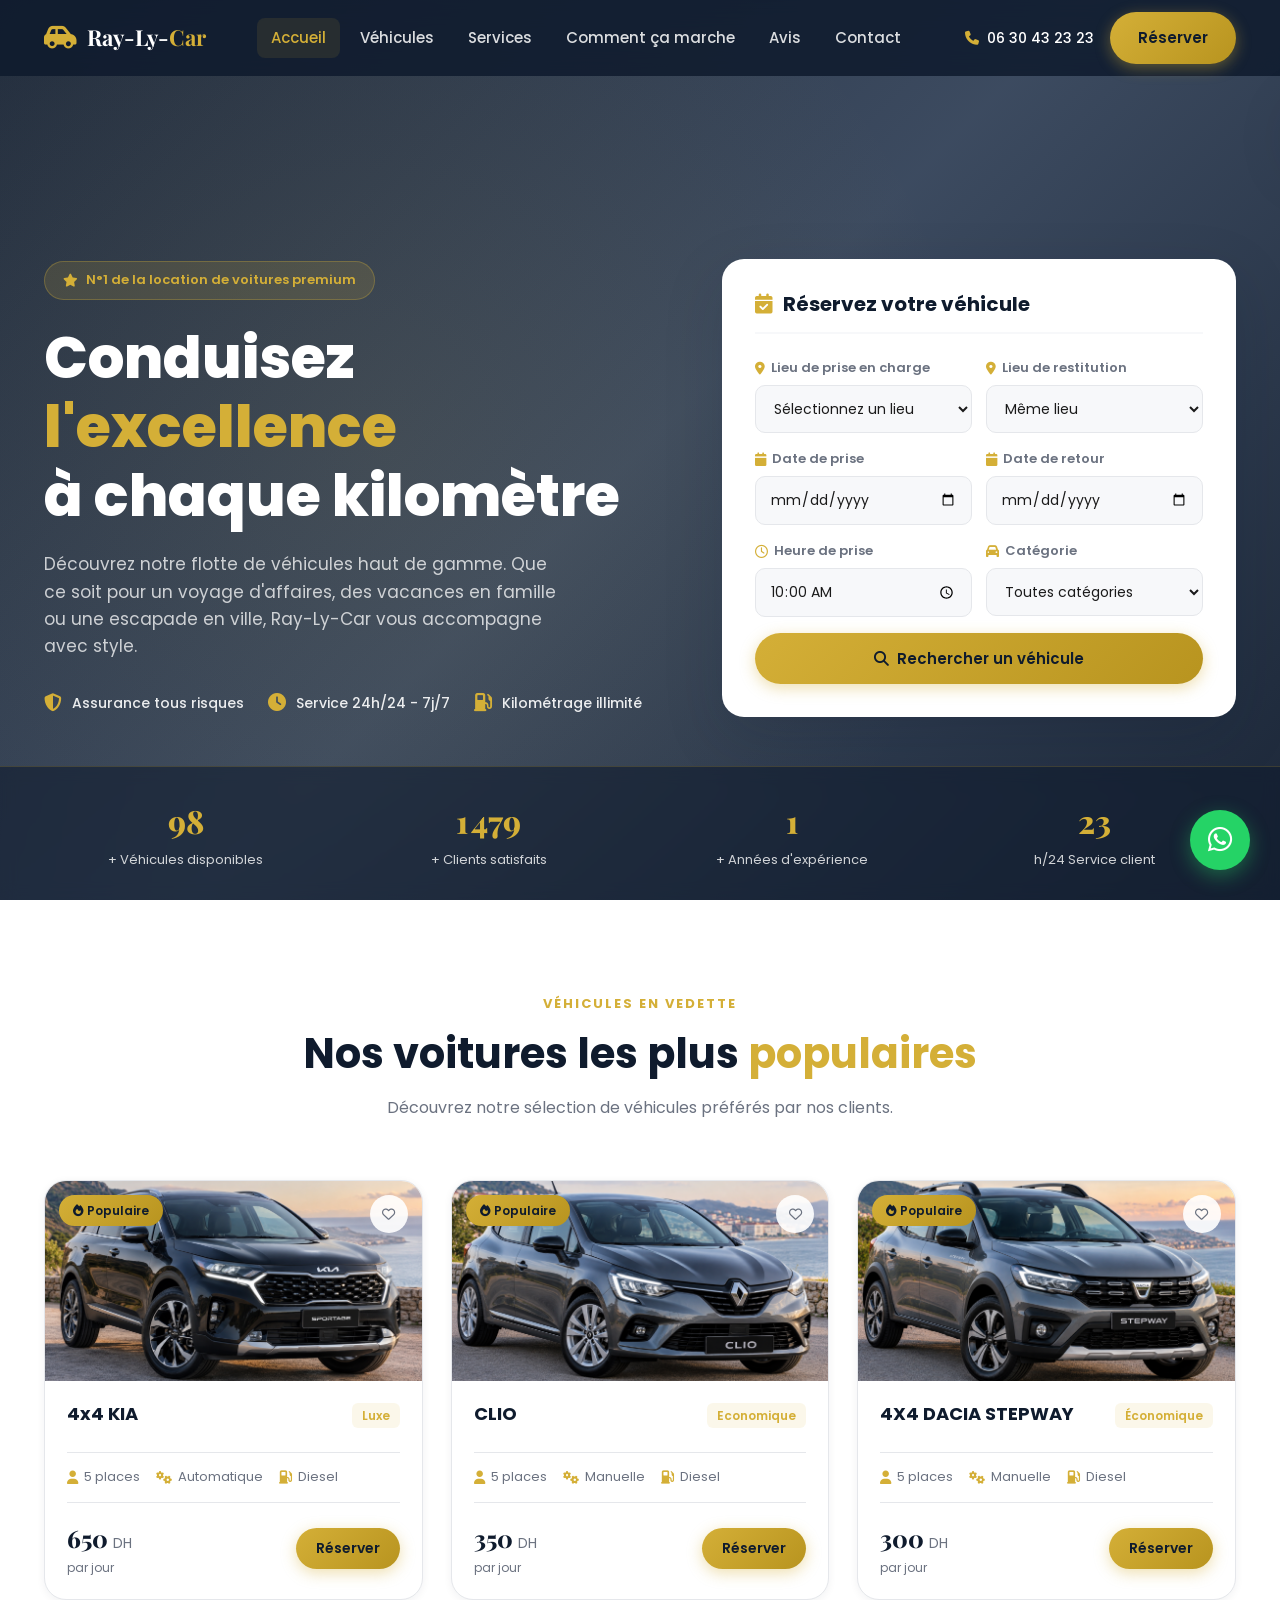
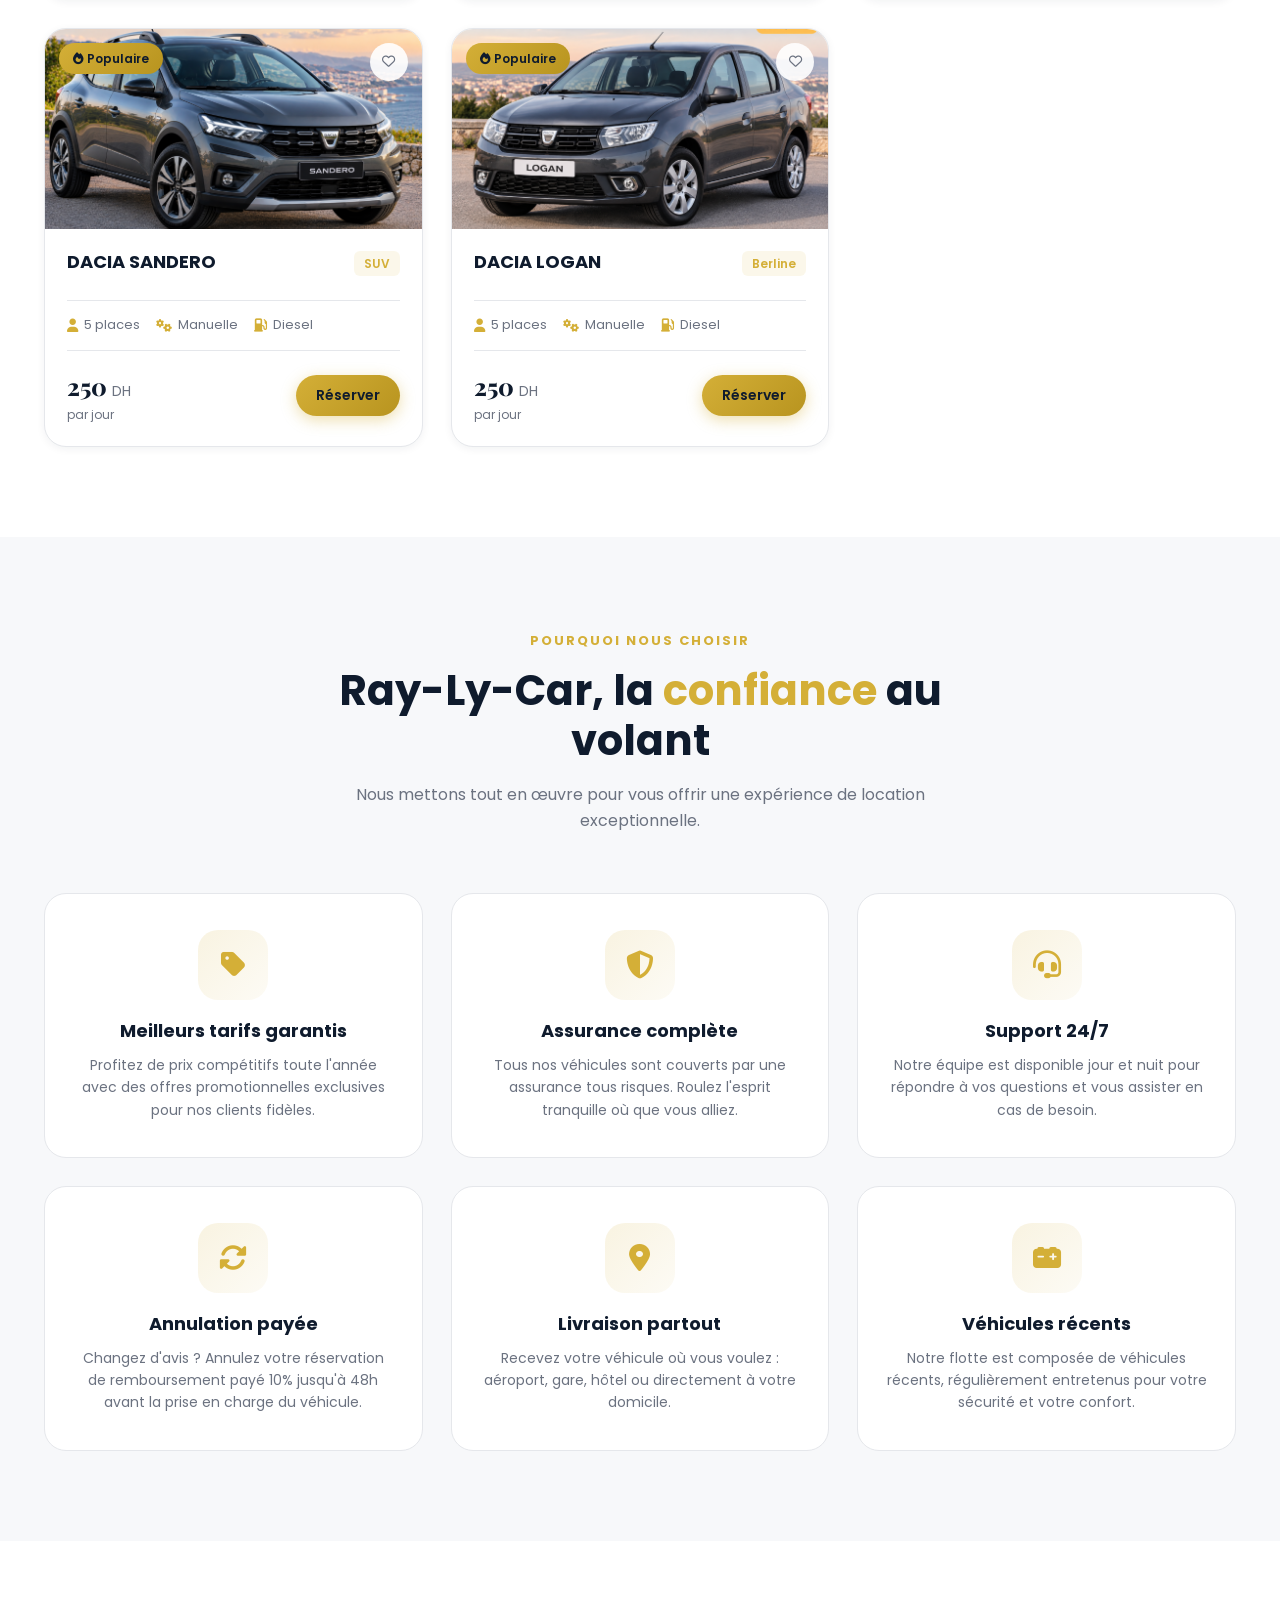
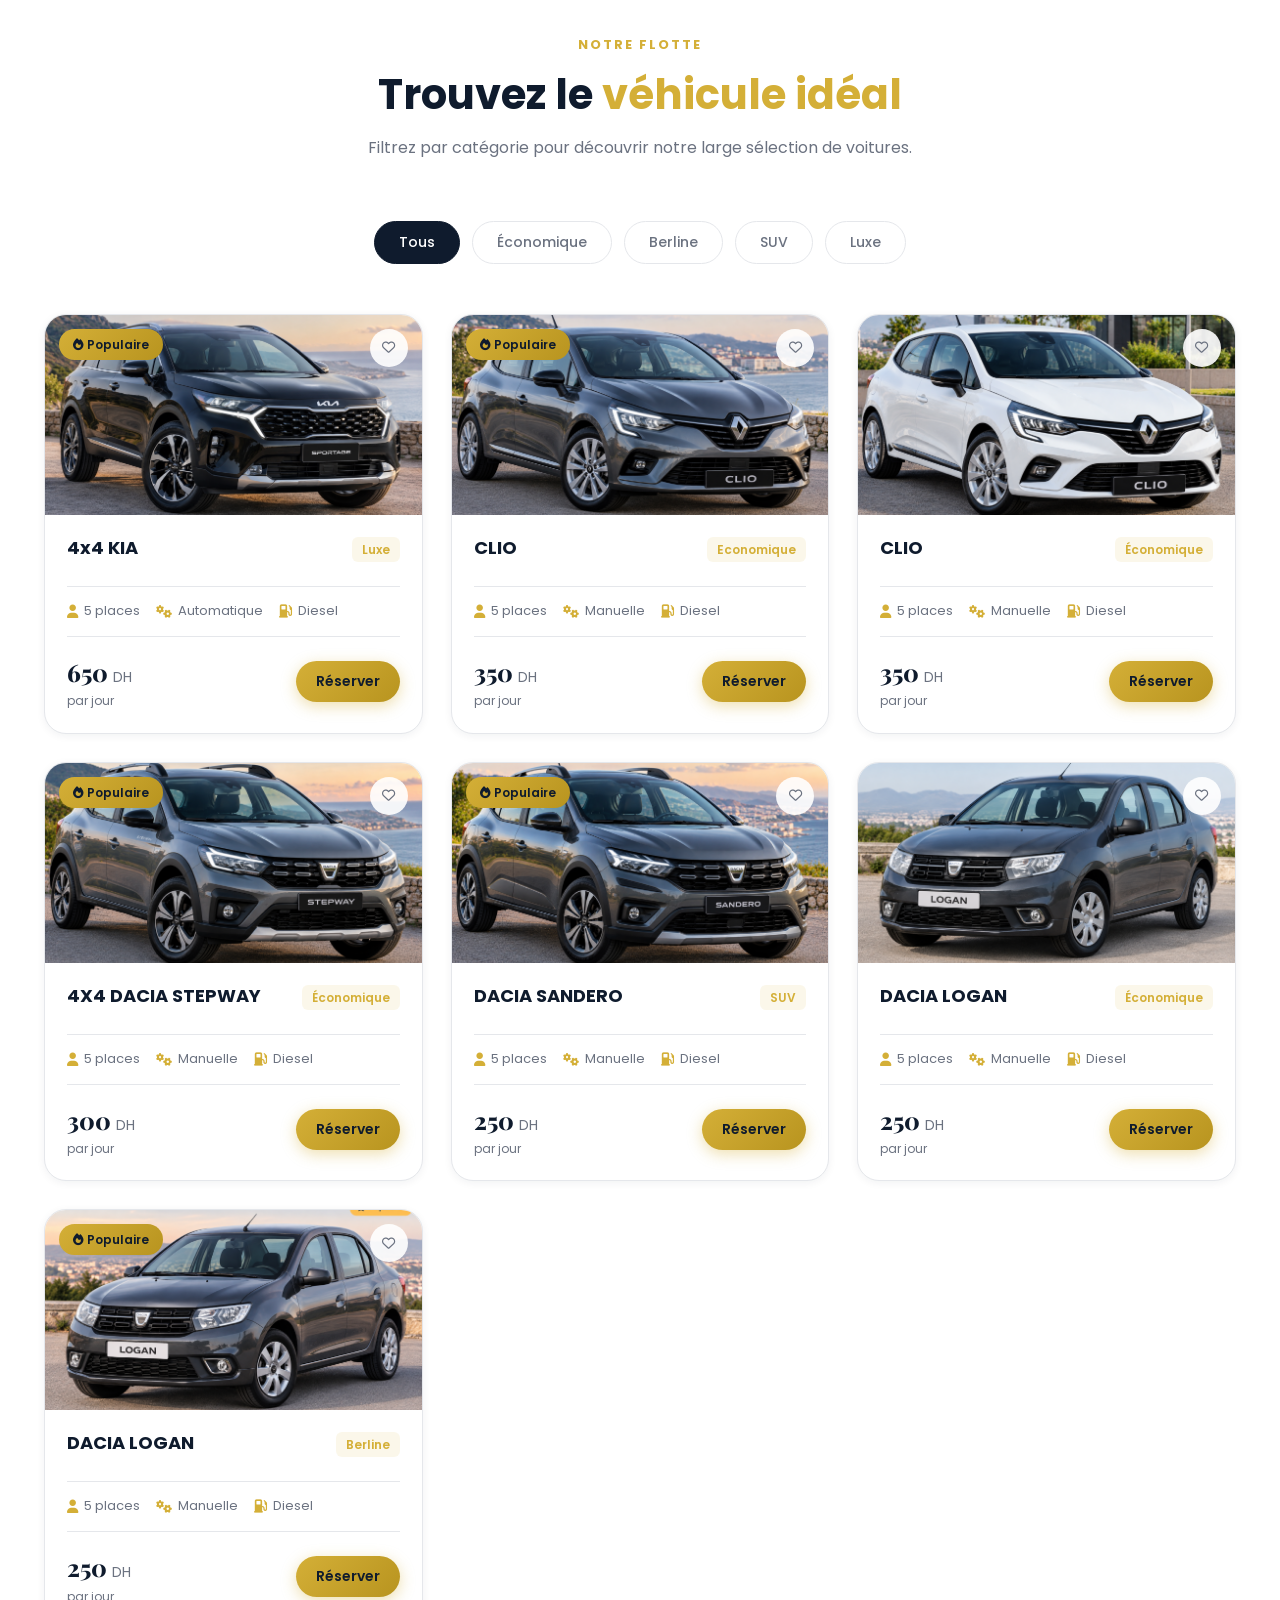
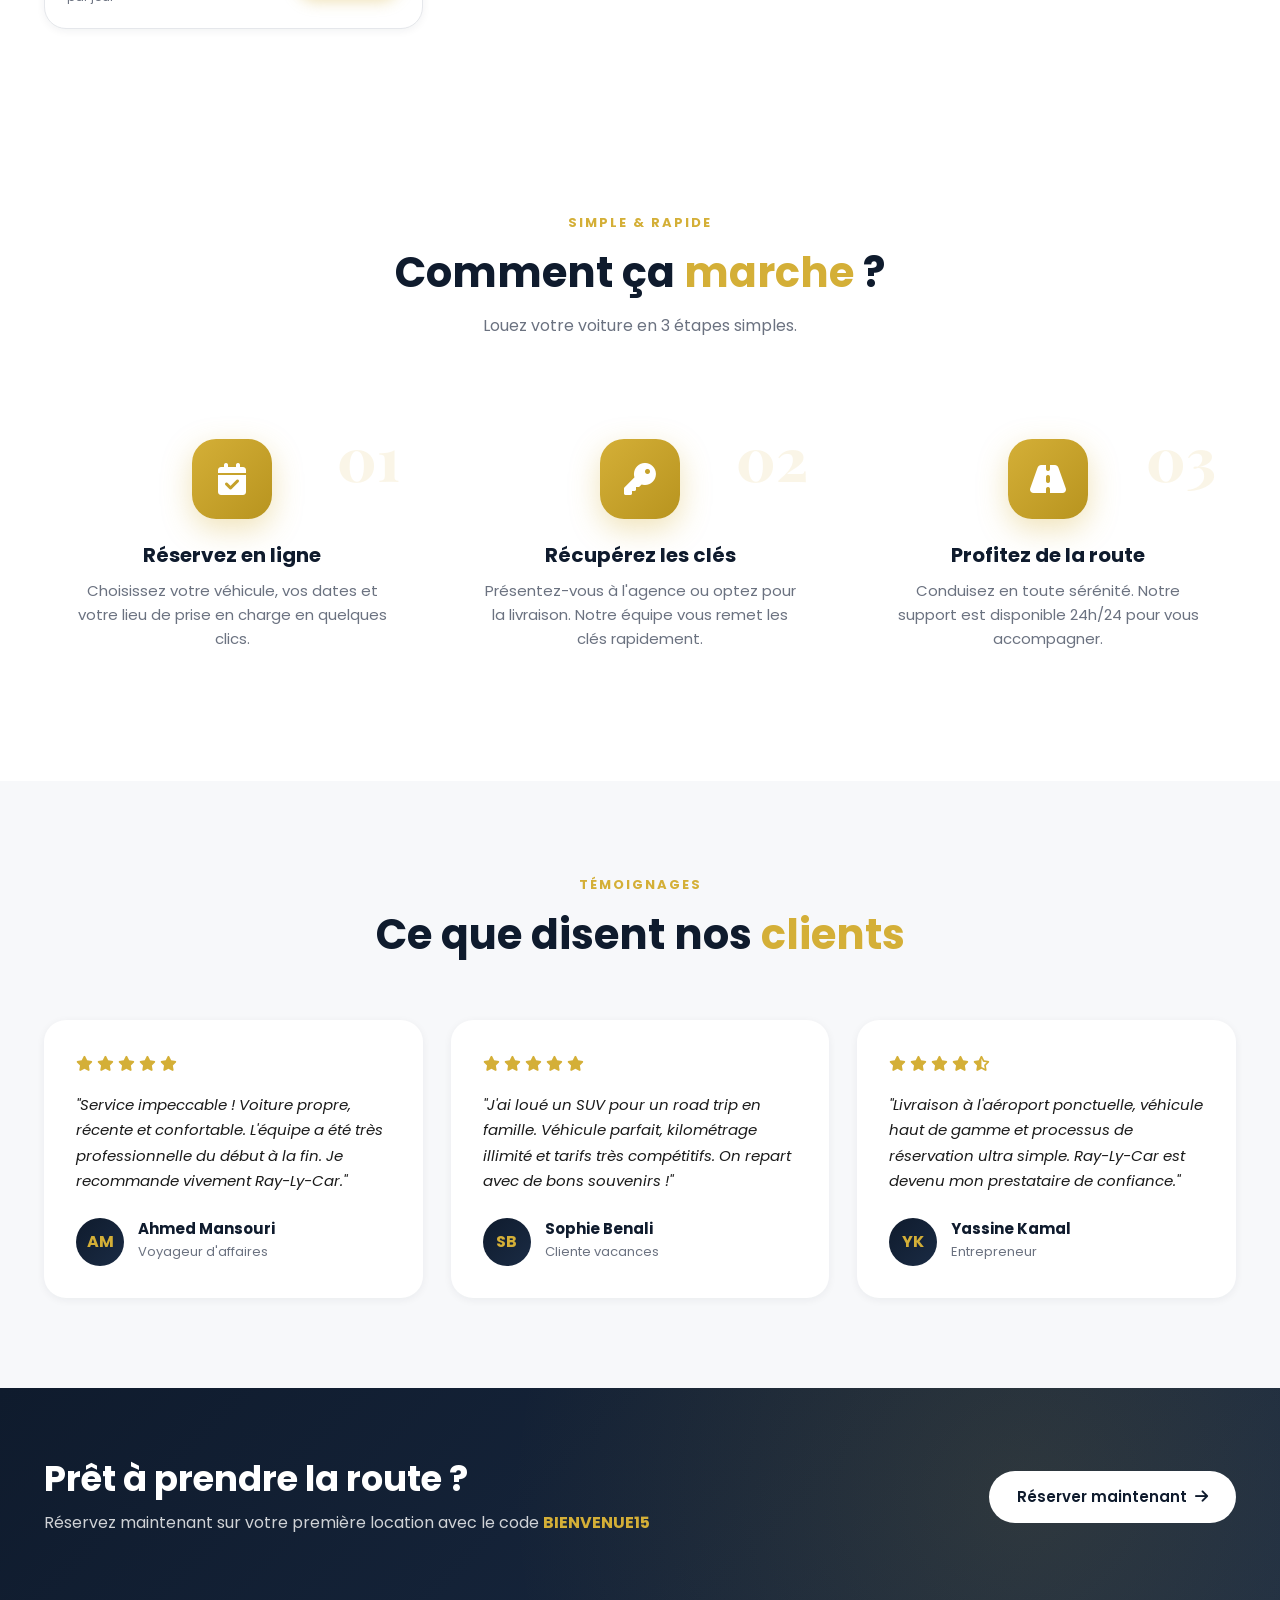
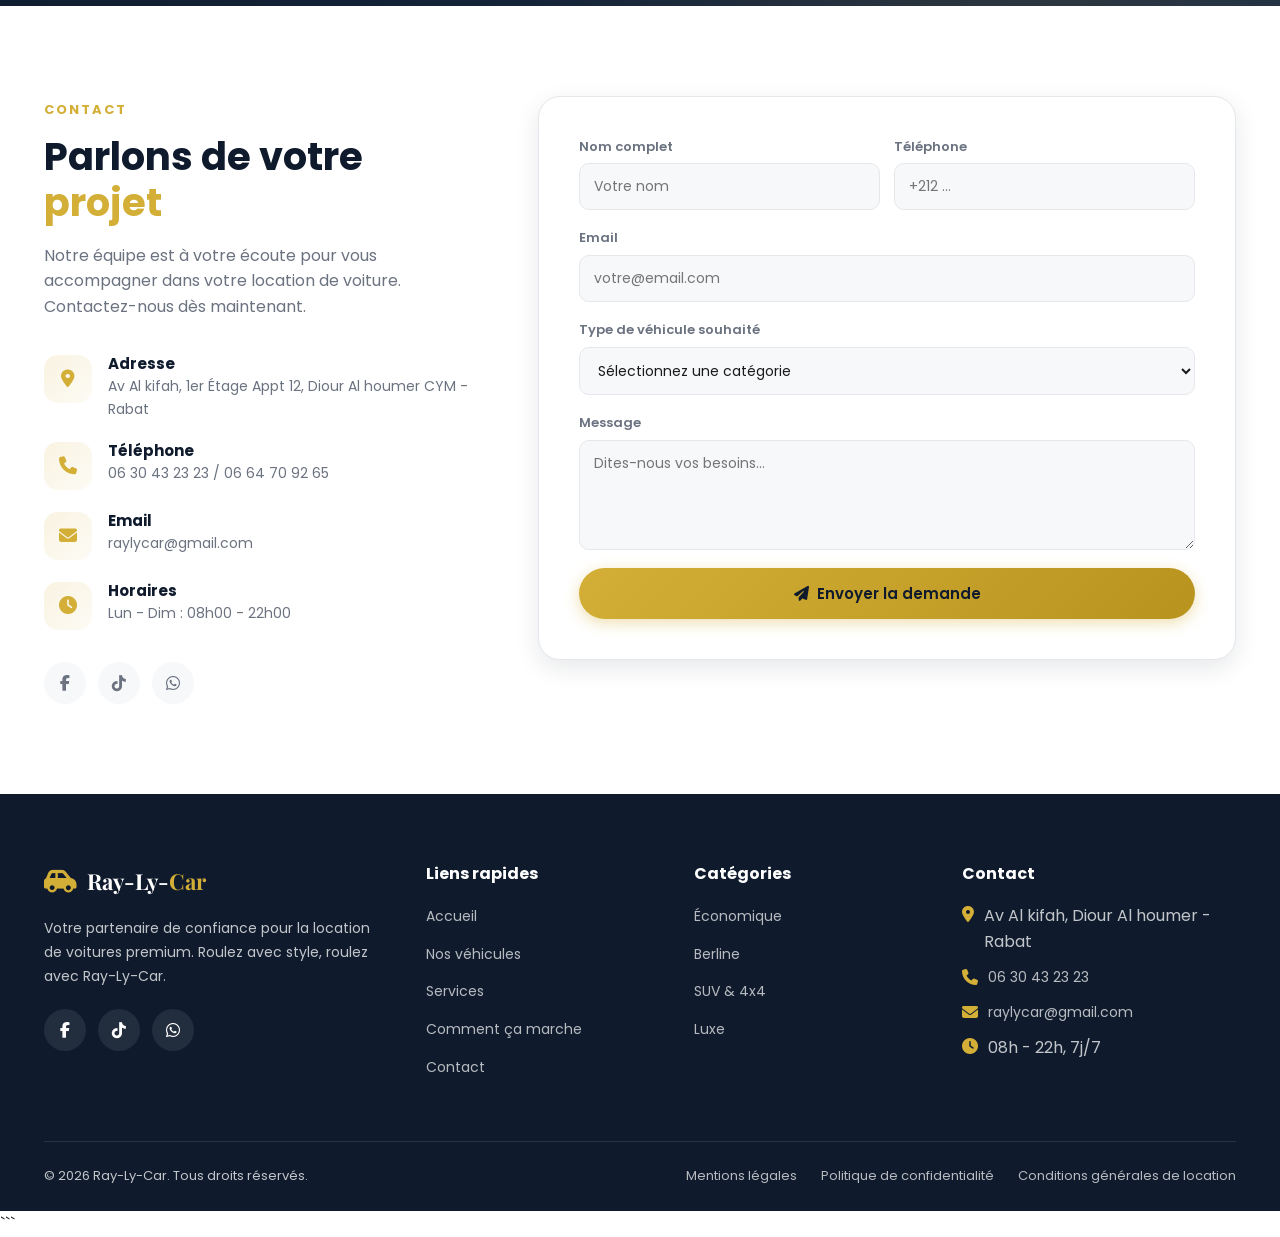
==== commit 9853aad3: "Refactor footer section in index.html" ====
--- a/index.html
+++ b/index.html
@@ -433,90 +433,105 @@
         </div>
     </section>
 
-    <!-- ============ FOOTER ============ -->
-    <footer class="footer">
-        <div class="container">
-            <div class="footer-grid">
-                <div class="footer-col footer-brand">
-                    <a href="#home" class="logo">
-                        <i class="fa-solid fa-car-side"></i>
-                        <span>Ray-Ly-<strong>Car</strong></span>
+   
+<!-- ============ FOOTER ============ -->
+<footer class="footer">
+    <div class="container">
+        <div class="footer-grid">
+
+            <!-- Identité -->
+            <div class="footer-col footer-brand">
+                <a href="#home" class="logo">
+                    <i class="fa-solid fa-car-side"></i>
+                    <span>Ray-Ly-<strong>Car</strong></span>
+                </a>
+
+                <p>
+                    Votre partenaire de confiance pour la location de voitures
+                    premium. Roulez avec style, roulez avec Ray-Ly-Car.
+                </p>
+
+                <div class="social-links">
+                    <a href="#" aria-label="Facebook">
+                        <i class="fa-brands fa-facebook-f"></i>
                     </a>
-                    <p>Votre partenaire de confiance pour la location de voitures premium. Roulez avec style, roulez avec Ray-Ly-Car.</p>
-                   
-<div class="social-links">
-    <a href="#" aria-label="Facebook">
-        <i class="fa-brands fa-facebook-f"></i>
-    </a>
-
-    <a href="#" aria-label="TikTok">
-        <i class="fa-brands fa-tiktok"></i>
-    </a>
-
-    <a href="https://wa.me/212630434323"
-       target="_blank"
-       rel="noopener noreferrer"
-       aria-label="WhatsApp">
-        <i class="fa-brands fa-whatsapp"></i>
-    </a>
-</div>
-
-
-                <div class="footer-col">
-                    <h4>Liens rapides</h4>
-                    <ul>
-                        <li><a href="#home">Accueil</a></li>
-                        <li><a href="#fleet">Nos véhicules</a></li>
-                        <li><a href="#services">Services</a></li>
-                        <li><a href="#process">Comment ça marche</a></li>
-                        <li><a href="#contact">Contact</a></li>
-                    </ul>
-                </div>
-
-                <div class="footer-col">
-                    <h4>Catégories</h4>
-                    <ul>
-                        <li><a href="#fleet">Économique</a></li>
-                        <li><a href="#fleet">Berline</a></li>
-                        <li><a href="#fleet">SUV & 4x4</a></li>
-                        <li><a href="#fleet">Luxe</a></li>
-                       
-                    </ul>
-                </div>
-
-                <div class="footer-col">
-                    <h4>Contact</h4>
-                    <ul class="footer-contact">
-                        <li><i class="fa-solid fa-location-dot"></i> Av Al kifah, Diour Al houmer - Rabat</li>
-                       
-                         
-<li>
-    <i class="fa-solid fa-phone"></i>
-    <a href="tel:+212630434323">06 30 43 23 23</a>
-</li>
-
-<li>
-    <i class="fa-solid fa-envelope"></i>
-    <a href="mailto:raylycar@gmail.com">raylycar@gmail.com</a>
-</li>
-
-
-                        <li><i class="fa-solid fa-clock"></i> 08h - 22h, 7j/7</li>
-                    </ul>
-                </div>
-            </div>
-
-            <div class="footer-bottom">
-                <p>&copy; 2026 Ray-Ly-Car. Tous droits réservés.</p>
-                <div class="footer-legal">
-                    <a href="mentions-legales.html">Mentions légales</a>
-                    <a href="politique-confidentialite.html">Politique de confidentialité</a>
-                    <a href="cgv.html">Conditions générales de location</a>
-                    
-                </div>
-            </div>
-        </div>
-    </footer>
+
+                    <a href="#" aria-label="TikTok">
+                        <i class="fa-brands fa-tiktok"></i>
+                    </a>
+
+                    <a href="https://wa.me/212630434323"
+                       target="_blank"
+                       rel="noopener noreferrer"
+                       aria-label="WhatsApp">
+                        <i class="fa-brands fa-whatsapp"></i>
+                    </a>
+                </div>
+            </div>
+
+            <!-- Liens rapides -->
+            <div class="footer-col">
+                <h4>Liens rapides</h4>
+                <ul>
+                    <li><a href="#home">Accueil</a></li>
+                    <li><a href="#fleet">Nos véhicules</a></li>
+                    <li><a href="#services">Services</a></li>
+                    <li><a href="#process">Comment ça marche</a></li>
+                    <li><a href="#contact">Contact</a></li>
+                </ul>
+            </div>
+
+            <!-- Catégories -->
+            <div class="footer-col">
+                <h4>Catégories</h4>
+                <ul>
+                    <li><a href="#fleet">Économique</a></li>
+                    <li><a href="#fleet">Berline</a></li>
+                    <li><a href="#fleet">SUV &amp; 4x4</a></li>
+                    <li><a href="#fleet">Luxe</a></li>
+                </ul>
+            </div>
+
+            <!-- Contact -->
+            <div class="footer-col">
+                <h4>Contact</h4>
+                <ul class="footer-contact">
+                    <li>
+                        <i class="fa-solid fa-location-dot"></i>
+                        <span>Av Al kifah, Diour Al houmer - Rabat</span>
+                    </li>
+                    <li>
+                        <i class="fa-solid fa-phone"></i>
+                        <a href="tel:+212630434323">06 30 43 23 23</a>
+                    </li>
+                    <li>
+                        <i class="fa-solid fa-envelope"></i>
+                        <a href="mailto:raylycar@gmail.com">raylycar@gmail.com</a>
+                    </li>
+                    <li>
+                        <i class="fa-solid fa-clock"></i>
+                        <span>08h - 22h, 7j/7</span>
+                    </li>
+                </ul>
+            </div>
+
+        </div>
+
+        <!-- Bas du footer -->
+        <div class="footer-bottom">
+            <p>&copy; 2026 Ray-Ly-Car. Tous droits réservés.</p>
+
+            <div class="footer-legal">
+                <a href="mentions-legales.html">Mentions légales</a>
+                <a href="politique-confidentialite.html">
+                    Politique de confidentialité
+                </a>
+                <a href="cgv.html">Conditions générales de location</a>
+            </div>
+        </div>
+    </div>
+</footer>
+```
 
     <!-- Floating WhatsApp -->
     <a href="https://wa.me/212630432323" class="whatsapp-float" target="_blank" aria-label="WhatsApp">
--- a/css/style.css
+++ b/css/style.css
@@ -1272,4 +1272,107 @@
         padding: 8px 16px;
         font-size: 13px;
     }
-}
+   
+/* ================================
+   PAGES JURIDIQUES - RAY-LY-CAR
+   ================================ */
+
+.legal-page {
+    max-width: 900px;
+    margin: 0 auto;
+    padding: 130px 24px 80px;
+    min-height: 70vh;
+}
+
+.legal-page h1 {
+    color: var(--primary);
+    font-size: clamp(2rem, 4vw, 2.8rem);
+    margin-bottom: 12px;
+    padding-bottom: 20px;
+    border-bottom: 3px solid var(--accent);
+}
+
+.legal-page > p:first-of-type {
+    color: var(--text-light);
+    font-size: 14px;
+    margin-bottom: 32px;
+}
+
+.legal-page section {
+    margin: 32px 0;
+    padding: 28px;
+    background: var(--bg-light);
+    border: 1px solid var(--border);
+    border-radius: var(--radius);
+}
+
+.legal-page h2 {
+    color: var(--primary);
+    font-size: 1.35rem;
+    margin-bottom: 16px;
+}
+
+.legal-page p {
+    color: var(--text-light);
+    margin-bottom: 14px;
+    line-height: 1.8;
+    overflow-wrap: anywhere;
+}
+
+.legal-page ul {
+    padding-left: 24px;
+    margin: 16px 0;
+}
+
+.legal-page li {
+    color: var(--text);
+    margin-bottom: 10px;
+    line-height: 1.7;
+    overflow-wrap: anywhere;
+}
+
+.legal-page a {
+    color: var(--accent-dark);
+    text-decoration: underline;
+    text-underline-offset: 3px;
+}
+
+.legal-page a:hover {
+    color: var(--primary);
+}
+
+.legal-page > p:last-child {
+    margin-top: 36px;
+}
+
+.legal-page > p:last-child a {
+    display: inline-block;
+    padding: 12px 20px;
+    background: var(--primary);
+    color: var(--white);
+    border-radius: 8px;
+    text-decoration: none;
+    transition: var(--transition);
+}
+
+.legal-page > p:last-child a:hover {
+    background: var(--primary-light);
+    color: var(--accent);
+}
+
+@media (max-width: 600px) {
+    .legal-page {
+        padding: 110px 16px 50px;
+    }
+
+    .legal-page section {
+        padding: 20px 16px;
+        margin: 24px 0;
+    }
+
+    .legal-page h2 {
+        font-size: 1.15rem;
+    }
+}
+
+}
